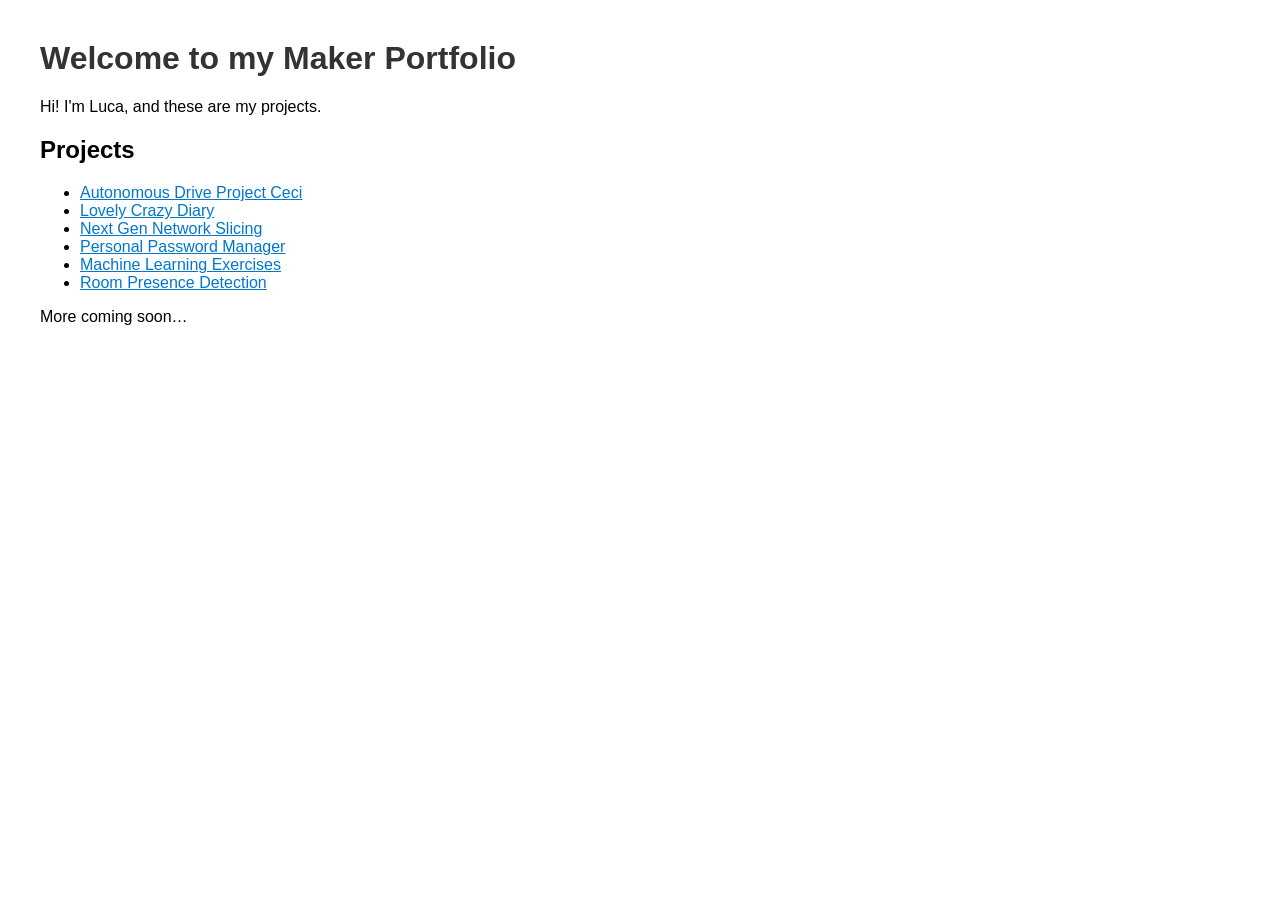
==== index.html @ e9050672 "first commit test1" ====
<!DOCTYPE html>
<html>
<head>
  <meta charset="UTF-8">
  <title>Luca Hardonk – Maker Portfolio</title>
  <style>
    body { font-family: Arial; margin: 40px; max-width: 800px; }
    h1 { color: #333; }
    a { color: #0077cc; }
  </style>
</head>
<body>
  <h1>Welcome to my Maker Portfolio</h1>
  <p>Hi! I'm Luca, and these are my projects.</p>

  <h2>Projects</h2>
  <ul>
    <li><a href="https://github.com/lucahardonk/Autonomous_Drive_Project_Ceci">Autonomous Drive Project Ceci</a></li>
    <li><a href="https://github.com/lucahardonk/lovely_crazy_diary">Lovely Crazy Diary</a></li>
    <li><a href="https://github.com/lucahardonk/next_gen_network_slicing">Next Gen Network Slicing</a></li>
    <li><a href="https://github.com/lucahardonk/personal_password_manager">Personal Password Manager</a></li>
    <li><a href="https://github.com/lucahardonk/MachineLearningExercises">Machine Learning Exercises</a></li>
    <li><a href="https://github.com/lucahardonk/room_presence_detection">Room Presence Detection</a></li>
  </ul>

  <p>More coming soon…</p>
</body>
</html>
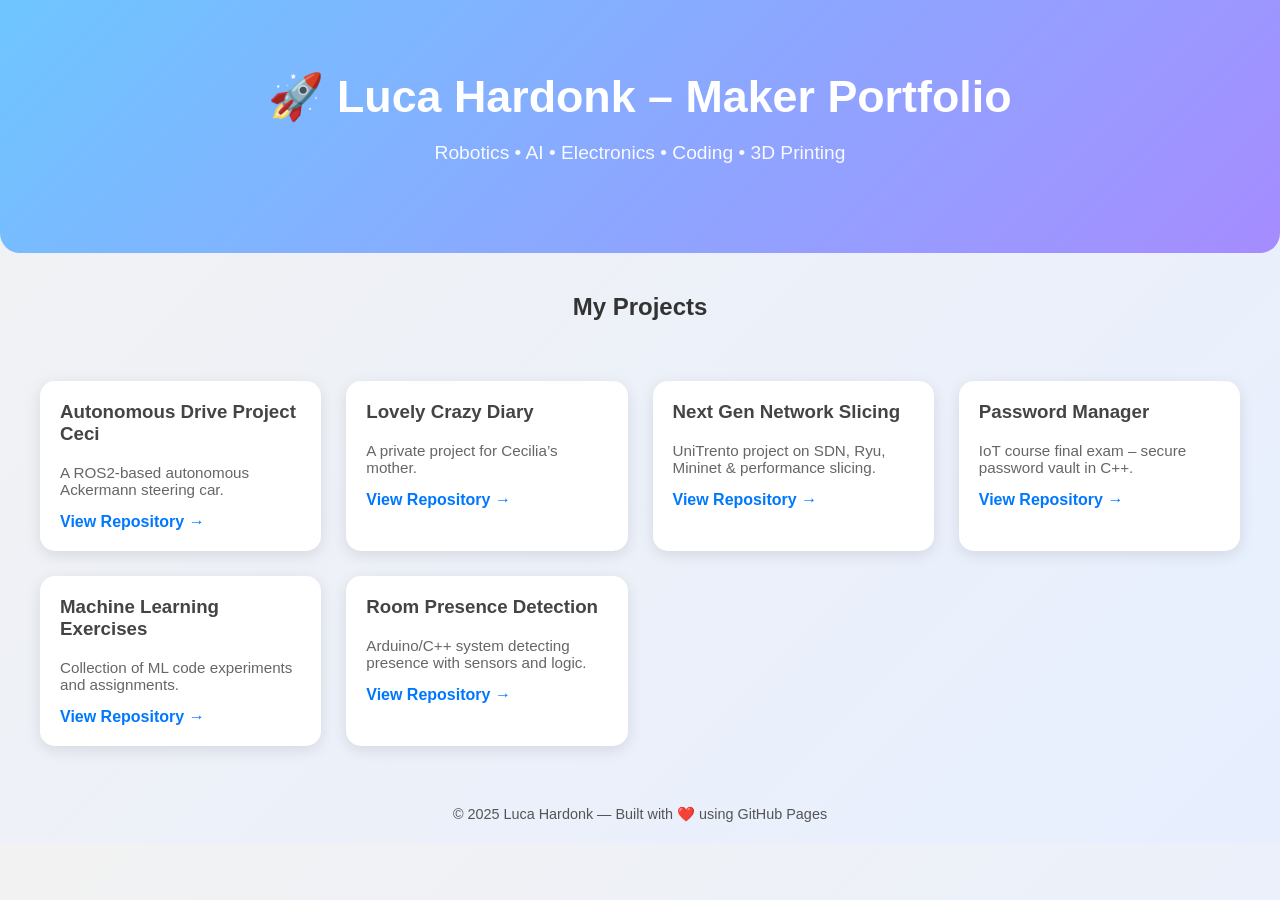
==== commit 1edc42bb: "Update index.html test2" ====
--- a/index.html
+++ b/index.html
@@ -1,29 +1,181 @@
 <!DOCTYPE html>
-<html>
+<html lang="en">
 <head>
-  <meta charset="UTF-8">
-  <title>Luca Hardonk – Maker Portfolio</title>
-  <style>
-    body { font-family: Arial; margin: 40px; max-width: 800px; }
-    h1 { color: #333; }
-    a { color: #0077cc; }
-  </style>
+<meta charset="UTF-8">
+<title>Luca Hardonk – Maker Portfolio</title>
+<meta name="viewport" content="width=device-width, initial-scale=1">
+
+<style>
+  /* ---------------- GLOBAL STYLE ---------------- */
+  body {
+    margin: 0;
+    font-family: 'Segoe UI', Arial, sans-serif;
+    background: linear-gradient(135deg, #f2f2f2, #e7efff);
+    color: #333;
+  }
+
+  h1, h2 {
+    text-align: center;
+    margin-top: 40px;
+  }
+
+  /* ---------------- HEADER BANNER ---------------- */
+  .hero {
+    text-align: center;
+    padding: 70px 20px;
+    background: linear-gradient(135deg, #6ec6ff, #a68cff);
+    color: white;
+    border-bottom-left-radius: 20px;
+    border-bottom-right-radius: 20px;
+    animation: fadeIn 1.5s ease-out;
+  }
+
+  .hero h1 {
+    margin: 0;
+    font-size: 2.8em;
+  }
+
+  .hero p {
+    font-size: 1.2em;
+    opacity: 0.95;
+  }
+
+  @keyframes fadeIn {
+    from { opacity: 0; transform: translateY(-20px); }
+    to { opacity: 1; transform: translateY(0); }
+  }
+
+  /* ---------------- PROJECT GRID ---------------- */
+  .project-grid {
+    display: grid;
+    grid-template-columns: repeat(auto-fit, minmax(260px, 1fr));
+    gap: 25px;
+    padding: 40px;
+    max-width: 1200px;
+    margin: 0 auto;
+  }
+
+  .card {
+    background: white;
+    padding: 20px;
+    border-radius: 15px;
+    box-shadow: 0 4px 15px rgba(0,0,0,0.1);
+    transition: transform 0.25s, box-shadow 0.25s;
+    cursor: pointer;
+    position: relative;
+    overflow: hidden;
+  }
+
+  .card:hover {
+    transform: translateY(-6px);
+    box-shadow: 0 8px 20px rgba(0,0,0,0.15);
+  }
+
+  .card h3 {
+    margin-top: 0;
+    color: #444;
+  }
+
+  .card p {
+    color: #666;
+    font-size: 0.95em;
+  }
+
+  .card a {
+    text-decoration: none;
+    color: #0077ff;
+    font-weight: bold;
+  }
+
+  /* Playful hover background */
+  .card::before {
+    content: "";
+    position: absolute;
+    top: -40%;
+    left: -40%;
+    width: 200%;
+    height: 200%;
+    background: radial-gradient(circle, rgba(0,140,255,0.25), rgba(255,255,255,0));
+    transform: scale(0);
+    transition: 0.5s;
+    border-radius: 50%;
+  }
+
+  .card:hover::before {
+    transform: scale(1);
+  }
+
+  /* ---------------- FOOTER ---------------- */
+  footer {
+    text-align: center;
+    padding: 20px;
+    color: #555;
+    font-size: 0.9em;
+  }
+
+</style>
 </head>
+
 <body>
-  <h1>Welcome to my Maker Portfolio</h1>
-  <p>Hi! I'm Luca, and these are my projects.</p>
 
-  <h2>Projects</h2>
-  <ul>
-    <li><a href="https://github.com/lucahardonk/Autonomous_Drive_Project_Ceci">Autonomous Drive Project Ceci</a></li>
-    <li><a href="https://github.com/lucahardonk/lovely_crazy_diary">Lovely Crazy Diary</a></li>
-    <li><a href="https://github.com/lucahardonk/next_gen_network_slicing">Next Gen Network Slicing</a></li>
-    <li><a href="https://github.com/lucahardonk/personal_password_manager">Personal Password Manager</a></li>
-    <li><a href="https://github.com/lucahardonk/MachineLearningExercises">Machine Learning Exercises</a></li>
-    <li><a href="https://github.com/lucahardonk/room_presence_detection">Room Presence Detection</a></li>
-  </ul>
+<!-- HERO SECTION -->
+<div class="hero">
+  <h1>🚀 Luca Hardonk – Maker Portfolio</h1>
+  <p>Robotics • AI • Electronics • Coding • 3D Printing</p>
+</div>
 
-  <p>More coming soon…</p>
+<h2>My Projects</h2>
+
+<!-- PROJECT GRID -->
+<div class="project-grid">
+
+  <div class="card" onclick="openLink('https://github.com/lucahardonk/Autonomous_Drive_Project_Ceci')">
+    <h3>Autonomous Drive Project Ceci</h3>
+    <p>A ROS2-based autonomous Ackermann steering car.</p>
+    <a href="#">View Repository →</a>
+  </div>
+
+  <div class="card" onclick="openLink('https://github.com/lucahardonk/lovely_crazy_diary')">
+    <h3>Lovely Crazy Diary</h3>
+    <p>A private project for Cecilia’s mother.</p>
+    <a href="#">View Repository →</a>
+  </div>
+
+  <div class="card" onclick="openLink('https://github.com/lucahardonk/next_gen_network_slicing')">
+    <h3>Next Gen Network Slicing</h3>
+    <p>UniTrento project on SDN, Ryu, Mininet & performance slicing.</p>
+    <a href="#">View Repository →</a>
+  </div>
+
+  <div class="card" onclick="openLink('https://github.com/lucahardonk/personal_password_manager')">
+    <h3>Password Manager</h3>
+    <p>IoT course final exam – secure password vault in C++.</p>
+    <a href="#">View Repository →</a>
+  </div>
+
+  <div class="card" onclick="openLink('https://github.com/lucahardonk/MachineLearningExercises')">
+    <h3>Machine Learning Exercises</h3>
+    <p>Collection of ML code experiments and assignments.</p>
+    <a href="#">View Repository →</a>
+  </div>
+
+  <div class="card" onclick="openLink('https://github.com/lucahardonk/room_presence_detection')">
+    <h3>Room Presence Detection</h3>
+    <p>Arduino/C++ system detecting presence with sensors and logic.</p>
+    <a href="#">View Repository →</a>
+  </div>
+
+</div>
+
+<footer>
+  © 2025 Luca Hardonk — Built with ❤️ using GitHub Pages
+</footer>
+
+<script>
+function openLink(url) {
+  window.location.href = url;
+}
+</script>
+
 </body>
 </html>
-
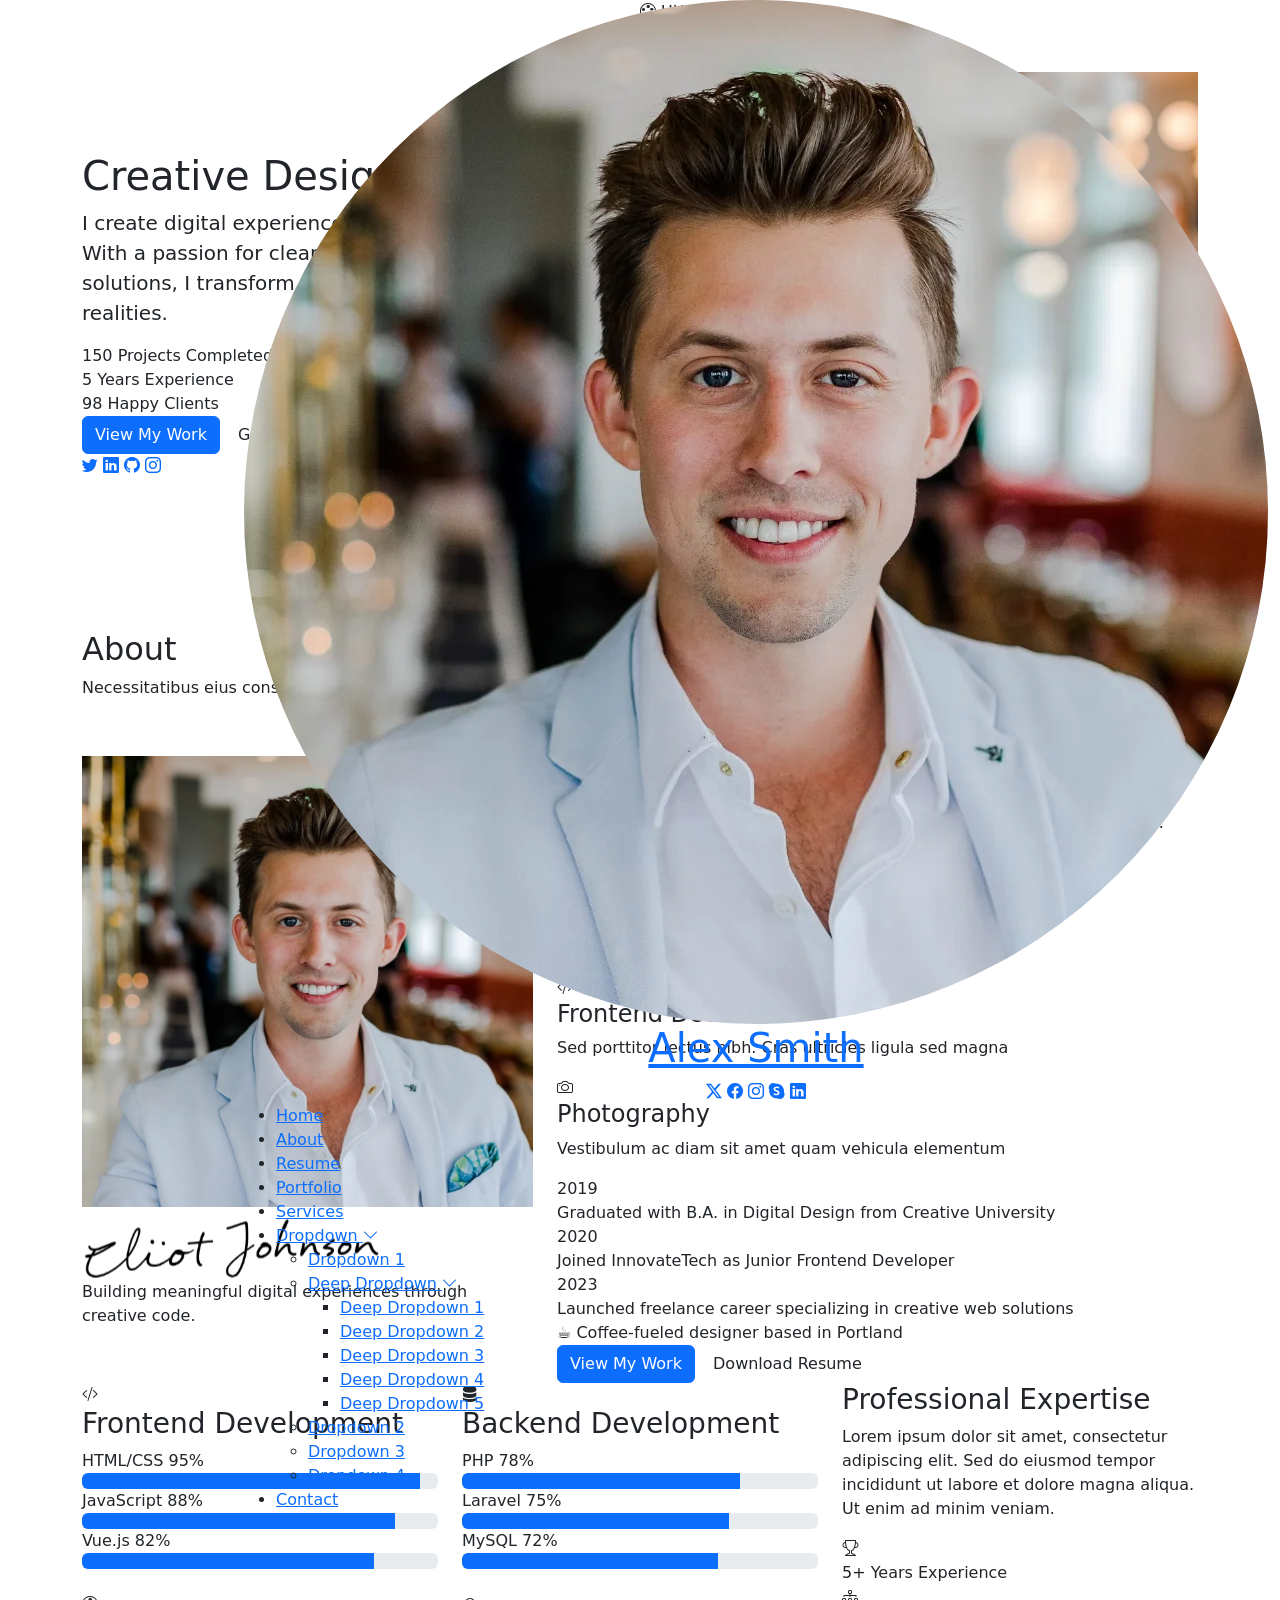
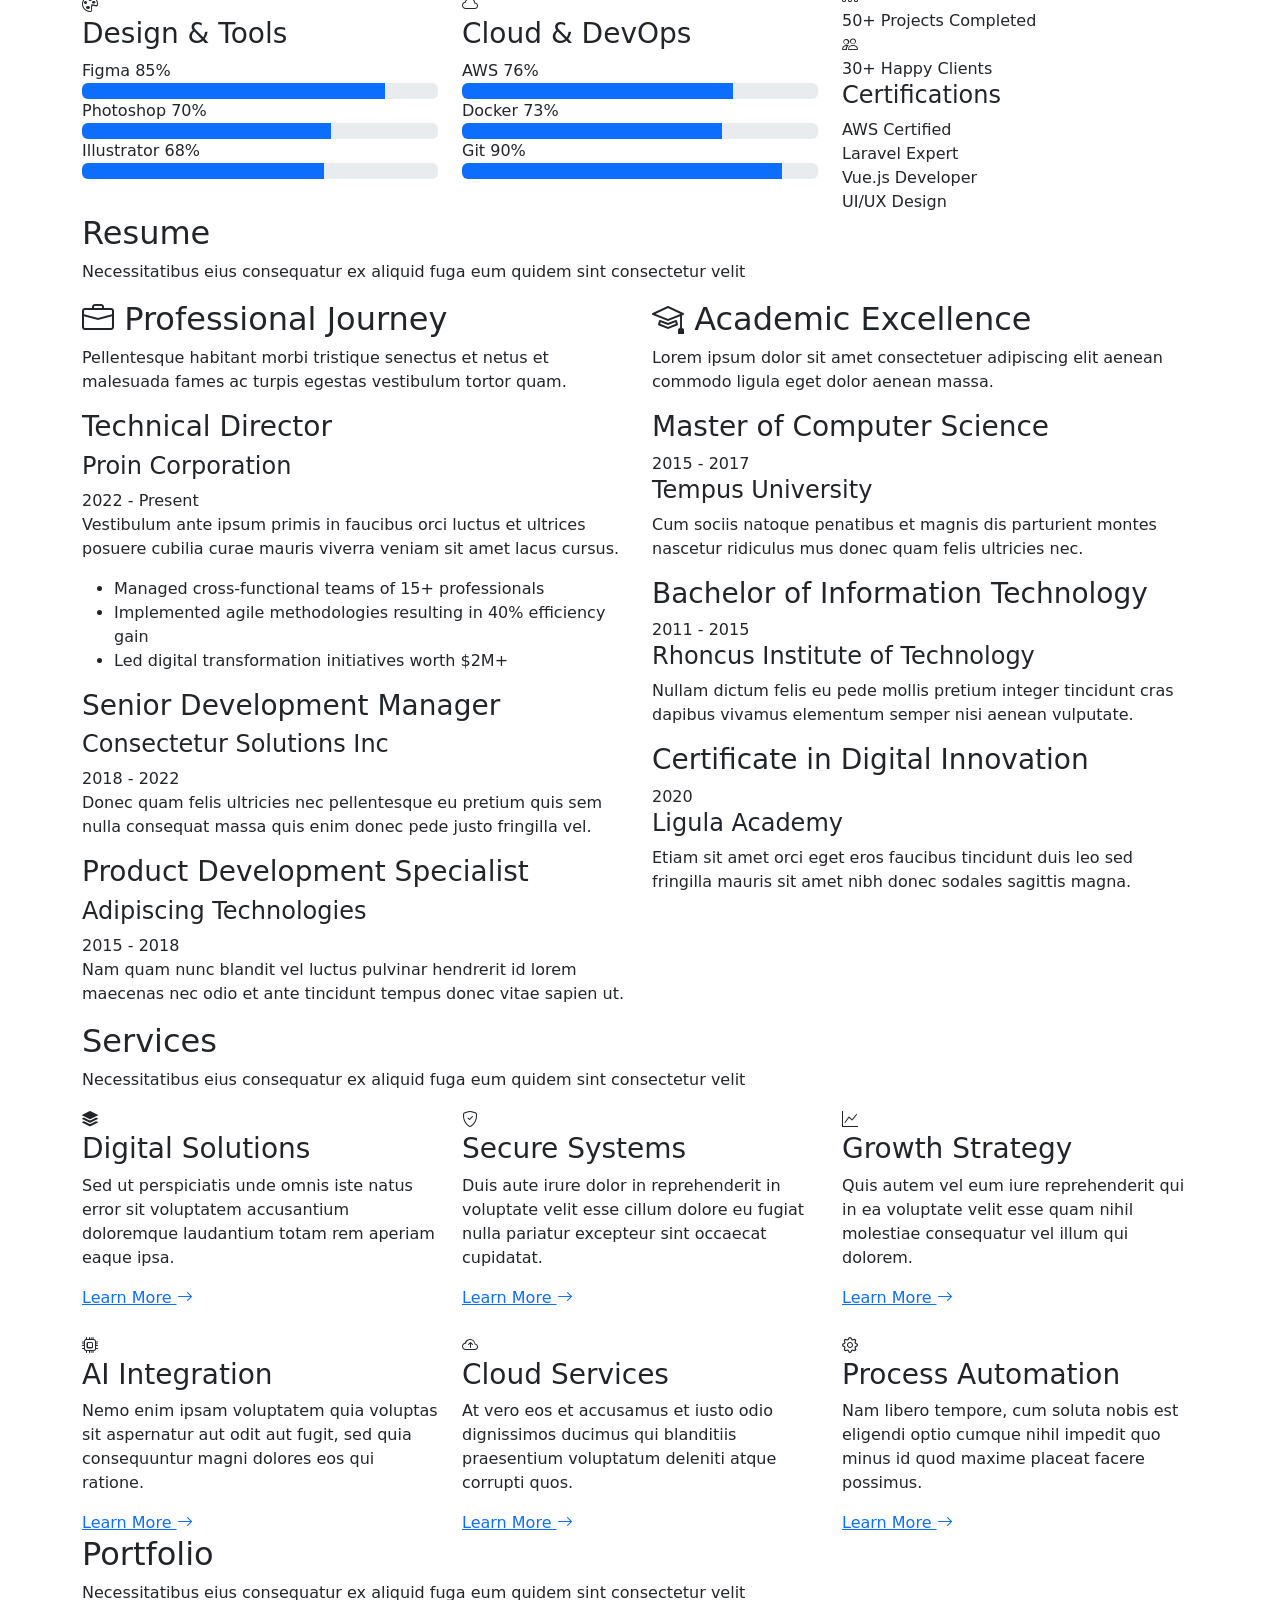
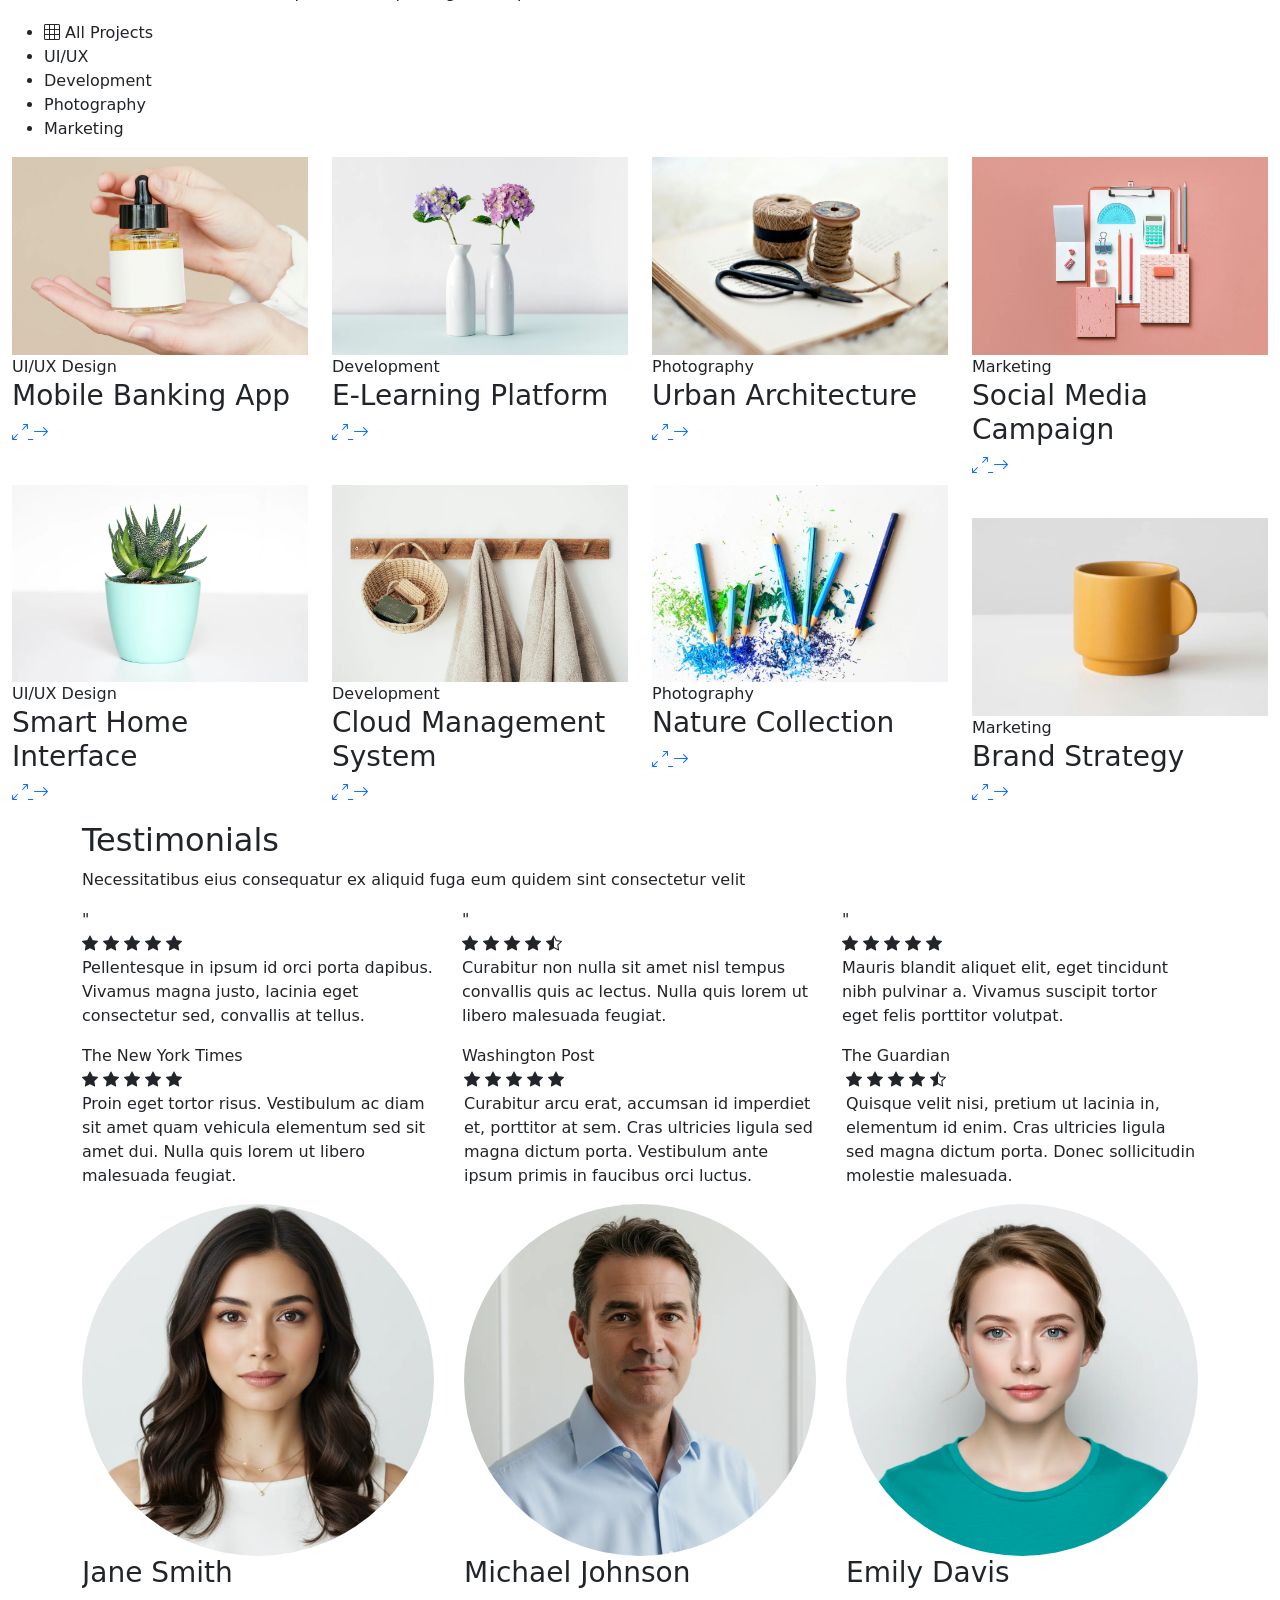
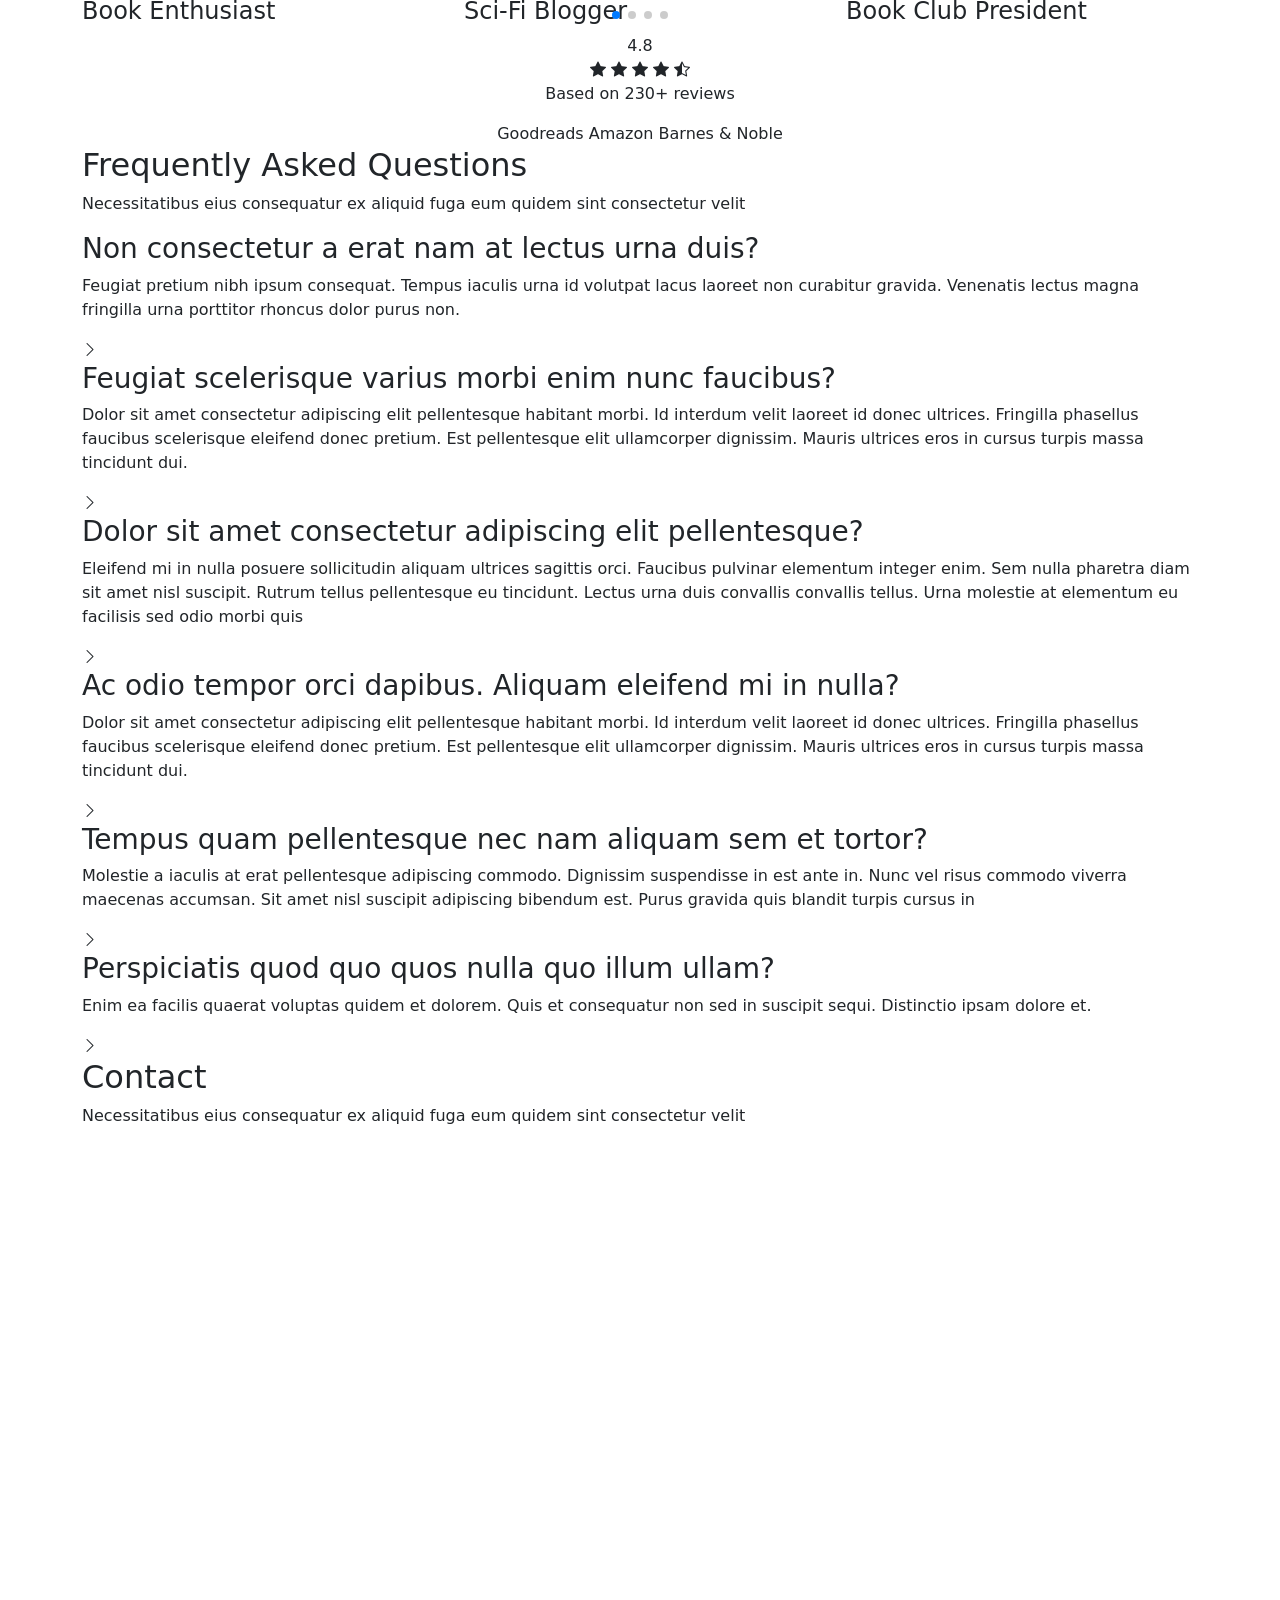
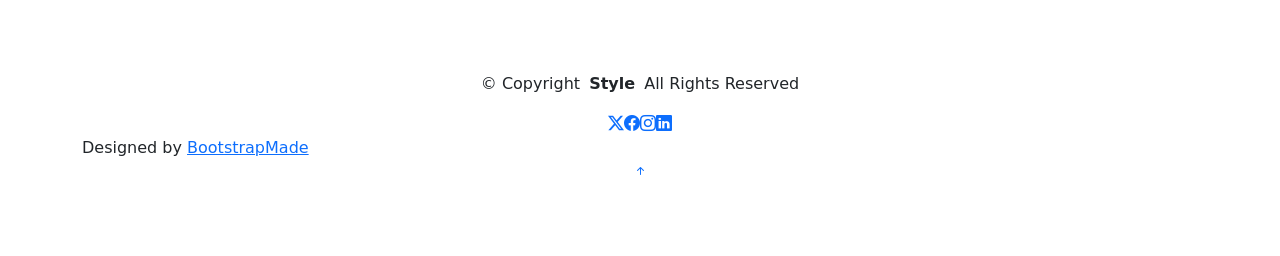
==== commit 1c657d6a: "first commit of the template + backup zip" ====
--- a/index.html
+++ b/index.html
@@ -1,181 +1,1373 @@
 <!DOCTYPE html>
 <html lang="en">
+
 <head>
-<meta charset="UTF-8">
-<title>Luca Hardonk – Maker Portfolio</title>
-<meta name="viewport" content="width=device-width, initial-scale=1">
-
-<style>
-  /* ---------------- GLOBAL STYLE ---------------- */
-  body {
-    margin: 0;
-    font-family: 'Segoe UI', Arial, sans-serif;
-    background: linear-gradient(135deg, #f2f2f2, #e7efff);
-    color: #333;
-  }
-
-  h1, h2 {
-    text-align: center;
-    margin-top: 40px;
-  }
-
-  /* ---------------- HEADER BANNER ---------------- */
-  .hero {
-    text-align: center;
-    padding: 70px 20px;
-    background: linear-gradient(135deg, #6ec6ff, #a68cff);
-    color: white;
-    border-bottom-left-radius: 20px;
-    border-bottom-right-radius: 20px;
-    animation: fadeIn 1.5s ease-out;
-  }
-
-  .hero h1 {
-    margin: 0;
-    font-size: 2.8em;
-  }
-
-  .hero p {
-    font-size: 1.2em;
-    opacity: 0.95;
-  }
-
-  @keyframes fadeIn {
-    from { opacity: 0; transform: translateY(-20px); }
-    to { opacity: 1; transform: translateY(0); }
-  }
-
-  /* ---------------- PROJECT GRID ---------------- */
-  .project-grid {
-    display: grid;
-    grid-template-columns: repeat(auto-fit, minmax(260px, 1fr));
-    gap: 25px;
-    padding: 40px;
-    max-width: 1200px;
-    margin: 0 auto;
-  }
-
-  .card {
-    background: white;
-    padding: 20px;
-    border-radius: 15px;
-    box-shadow: 0 4px 15px rgba(0,0,0,0.1);
-    transition: transform 0.25s, box-shadow 0.25s;
-    cursor: pointer;
-    position: relative;
-    overflow: hidden;
-  }
-
-  .card:hover {
-    transform: translateY(-6px);
-    box-shadow: 0 8px 20px rgba(0,0,0,0.15);
-  }
-
-  .card h3 {
-    margin-top: 0;
-    color: #444;
-  }
-
-  .card p {
-    color: #666;
-    font-size: 0.95em;
-  }
-
-  .card a {
-    text-decoration: none;
-    color: #0077ff;
-    font-weight: bold;
-  }
-
-  /* Playful hover background */
-  .card::before {
-    content: "";
-    position: absolute;
-    top: -40%;
-    left: -40%;
-    width: 200%;
-    height: 200%;
-    background: radial-gradient(circle, rgba(0,140,255,0.25), rgba(255,255,255,0));
-    transform: scale(0);
-    transition: 0.5s;
-    border-radius: 50%;
-  }
-
-  .card:hover::before {
-    transform: scale(1);
-  }
-
-  /* ---------------- FOOTER ---------------- */
-  footer {
-    text-align: center;
-    padding: 20px;
-    color: #555;
-    font-size: 0.9em;
-  }
-
-</style>
+  <meta charset="utf-8">
+  <meta content="width=device-width, initial-scale=1.0" name="viewport">
+  <title>Index - Style Bootstrap Template</title>
+  <meta name="description" content="">
+  <meta name="keywords" content="">
+
+  <!-- Favicons -->
+  <link href="assets/img/favicon.png" rel="icon">
+  <link href="assets/img/apple-touch-icon.png" rel="apple-touch-icon">
+
+  <!-- Fonts -->
+  <link href="https://fonts.googleapis.com" rel="preconnect">
+  <link href="https://fonts.gstatic.com" rel="preconnect" crossorigin>
+  <link href="https://fonts.googleapis.com/css2?family=Roboto:ital,wght@0,100;0,300;0,400;0,500;0,700;0,900;1,100;1,300;1,400;1,500;1,700;1,900&family=Open+Sans:ital,wght@0,300;0,400;0,500;0,600;0,700;0,800;1,300;1,400;1,500;1,600;1,700;1,800&family=Quicksand:wght@300;400;500;600;700&display=swap" rel="stylesheet">
+
+  <!-- Vendor CSS Files -->
+  <link href="assets/vendor/bootstrap/css/bootstrap.min.css" rel="stylesheet">
+  <link href="assets/vendor/bootstrap-icons/bootstrap-icons.css" rel="stylesheet">
+  <link href="assets/vendor/aos/aos.css" rel="stylesheet">
+  <link href="assets/vendor/glightbox/css/glightbox.min.css" rel="stylesheet">
+  <link href="assets/vendor/swiper/swiper-bundle.min.css" rel="stylesheet">
+
+  <!-- Main CSS File -->
+  <link href="assets/css/main.css" rel="stylesheet">
+
+  <!-- =======================================================
+  * Template Name: Style
+  * Template URL: https://bootstrapmade.com/style-bootstrap-portfolio-template/
+  * Updated: Jul 02 2025 with Bootstrap v5.3.7
+  * Author: BootstrapMade.com
+  * License: https://bootstrapmade.com/license/
+  ======================================================== -->
 </head>
 
-<body>
-
-<!-- HERO SECTION -->
-<div class="hero">
-  <h1>🚀 Luca Hardonk – Maker Portfolio</h1>
-  <p>Robotics • AI • Electronics • Coding • 3D Printing</p>
-</div>
-
-<h2>My Projects</h2>
-
-<!-- PROJECT GRID -->
-<div class="project-grid">
-
-  <div class="card" onclick="openLink('https://github.com/lucahardonk/Autonomous_Drive_Project_Ceci')">
-    <h3>Autonomous Drive Project Ceci</h3>
-    <p>A ROS2-based autonomous Ackermann steering car.</p>
-    <a href="#">View Repository →</a>
-  </div>
-
-  <div class="card" onclick="openLink('https://github.com/lucahardonk/lovely_crazy_diary')">
-    <h3>Lovely Crazy Diary</h3>
-    <p>A private project for Cecilia’s mother.</p>
-    <a href="#">View Repository →</a>
-  </div>
-
-  <div class="card" onclick="openLink('https://github.com/lucahardonk/next_gen_network_slicing')">
-    <h3>Next Gen Network Slicing</h3>
-    <p>UniTrento project on SDN, Ryu, Mininet & performance slicing.</p>
-    <a href="#">View Repository →</a>
-  </div>
-
-  <div class="card" onclick="openLink('https://github.com/lucahardonk/personal_password_manager')">
-    <h3>Password Manager</h3>
-    <p>IoT course final exam – secure password vault in C++.</p>
-    <a href="#">View Repository →</a>
-  </div>
-
-  <div class="card" onclick="openLink('https://github.com/lucahardonk/MachineLearningExercises')">
-    <h3>Machine Learning Exercises</h3>
-    <p>Collection of ML code experiments and assignments.</p>
-    <a href="#">View Repository →</a>
-  </div>
-
-  <div class="card" onclick="openLink('https://github.com/lucahardonk/room_presence_detection')">
-    <h3>Room Presence Detection</h3>
-    <p>Arduino/C++ system detecting presence with sensors and logic.</p>
-    <a href="#">View Repository →</a>
-  </div>
-
-</div>
-
-<footer>
-  © 2025 Luca Hardonk — Built with ❤️ using GitHub Pages
-</footer>
-
-<script>
-function openLink(url) {
-  window.location.href = url;
-}
-</script>
+<body class="index-page">
+
+  <header id="header" class="header d-flex align-items-center fixed-top">
+    <div class="container-fluid position-relative d-flex align-items-center justify-content-between">
+
+      <a href="index.html" class="logo d-flex align-items-center">
+        <!-- Uncomment the line below if you also wish to use an image logo -->
+        <!-- <img src="assets/img/logo.webp" alt=""> -->
+        <!-- Uncomment the line below if you also wish to use an text logo -->
+        <!-- <h1 class="sitename">Style</h1>  -->
+      </a>
+
+      <nav id="navmenu" class="navmenu">
+
+        <div class="profile-img">
+          <img src="assets/img/profile/profile-square-1.webp" alt="" class="img-fluid rounded-circle">
+        </div>
+
+        <a href="index.html" class="logo d-flex align-items-center justify-content-center active">
+          <!-- Uncomment the line below if you also wish to use an image logo -->
+          <!-- <img src="assets/img/logo.webp" alt=""> -->
+          <h1 class="sitename">Alex Smith</h1>
+        </a>
+
+        <div class="social-links text-center">
+          <a href="#" class="twitter"><i class="bi bi-twitter-x"></i></a>
+          <a href="#" class="facebook"><i class="bi bi-facebook"></i></a>
+          <a href="#" class="instagram"><i class="bi bi-instagram"></i></a>
+          <a href="#" class="google-plus"><i class="bi bi-skype"></i></a>
+          <a href="#" class="linkedin"><i class="bi bi-linkedin"></i></a>
+        </div>
+
+        <ul>
+          <li><a href="#hero">Home</a></li>
+          <li><a href="#about">About</a></li>
+          <li><a href="#resume">Resume</a></li>
+          <li><a href="#portfolio">Portfolio</a></li>
+          <li><a href="#services">Services</a></li>
+          <li class="dropdown"><a href="#"><span>Dropdown</span> <i class="bi bi-chevron-down toggle-dropdown"></i></a>
+            <ul>
+              <li><a href="#">Dropdown 1</a></li>
+              <li class="dropdown"><a href="#"><span>Deep Dropdown</span> <i class="bi bi-chevron-down toggle-dropdown"></i></a>
+                <ul>
+                  <li><a href="#">Deep Dropdown 1</a></li>
+                  <li><a href="#">Deep Dropdown 2</a></li>
+                  <li><a href="#">Deep Dropdown 3</a></li>
+                  <li><a href="#">Deep Dropdown 4</a></li>
+                  <li><a href="#">Deep Dropdown 5</a></li>
+                </ul>
+              </li>
+              <li><a href="#">Dropdown 2</a></li>
+              <li><a href="#">Dropdown 3</a></li>
+              <li><a href="#">Dropdown 4</a></li>
+            </ul>
+          </li>
+          <li><a href="#contact">Contact</a></li>
+        </ul>
+        <i class="mobile-nav-toggle d-xl-none bi bi-list"></i>
+      </nav>
+
+    </div>
+  </header>
+
+  <main class="main">
+
+    <!-- Hero Section -->
+    <section id="hero" class="hero section">
+
+      <div class="container">
+        <div class="row g-0 align-items-center">
+
+          <div class="col-lg-6 hero-content" data-aos="fade-right" data-aos-delay="100">
+            <div class="content-wrapper">
+              <h1 class="hero-title">Creative <span class="typed" data-typed-items="Designer, Developer, Freelancer, Artist"></span></h1>
+              <p class="lead">I create digital experiences that inspire and engage. With a passion for clean design and innovative solutions, I transform ideas into beautiful, functional realities.</p>
+
+              <div class="hero-stats" data-aos="fade-up" data-aos-delay="200">
+                <div class="stat-item">
+                  <span class="purecounter" data-purecounter-start="0" data-purecounter-end="150" data-purecounter-duration="2">0</span>
+                  <span class="stat-label">Projects Completed</span>
+                </div>
+                <div class="stat-item">
+                  <span class="purecounter" data-purecounter-start="0" data-purecounter-end="5" data-purecounter-duration="2">0</span>
+                  <span class="stat-label">Years Experience</span>
+                </div>
+                <div class="stat-item">
+                  <span class="purecounter" data-purecounter-start="0" data-purecounter-end="98" data-purecounter-duration="2">0</span>
+                  <span class="stat-label">Happy Clients</span>
+                </div>
+              </div>
+
+              <div class="hero-actions" data-aos="fade-up" data-aos-delay="300">
+                <a href="#portfolio" class="btn btn-primary">View My Work</a>
+                <a href="#contact" class="btn btn-outline">Get In Touch</a>
+              </div>
+
+              <div class="social-links" data-aos="fade-up" data-aos-delay="400">
+                <a href="#"><i class="bi bi-twitter"></i></a>
+                <a href="#"><i class="bi bi-linkedin"></i></a>
+                <a href="#"><i class="bi bi-github"></i></a>
+                <a href="#"><i class="bi bi-instagram"></i></a>
+              </div>
+            </div>
+          </div>
+
+          <div class="col-lg-6 hero-image" data-aos="fade-left" data-aos-delay="200">
+            <div class="image-container">
+              <div class="floating-elements">
+                <div class="floating-card card-1" data-aos="zoom-in" data-aos-delay="300">
+                  <i class="bi bi-palette"></i>
+                  <span>UI/UX Design</span>
+                </div>
+                <div class="floating-card card-2" data-aos="zoom-in" data-aos-delay="400">
+                  <i class="bi bi-code-slash"></i>
+                  <span>Development</span>
+                </div>
+                <div class="floating-card card-3" data-aos="zoom-in" data-aos-delay="500">
+                  <i class="bi bi-lightning"></i>
+                  <span>Creative Ideas</span>
+                </div>
+              </div>
+              <img src="assets/img/profile/profile-square-1.webp" alt="Portfolio Hero" class="img-fluid hero-main-image">
+              <div class="image-overlay"></div>
+            </div>
+          </div>
+
+        </div>
+      </div>
+
+    </section><!-- /Hero Section -->
+
+    <!-- About Section -->
+    <section id="about" class="about section">
+
+      <!-- Section Title -->
+      <div class="container section-title">
+        <h2>About</h2>
+        <p>Necessitatibus eius consequatur ex aliquid fuga eum quidem sint consectetur velit</p>
+      </div><!-- End Section Title -->
+
+      <div class="container" data-aos="fade-up" data-aos-delay="100">
+
+        <div class="row align-items-center">
+
+          <div class="col-lg-5" data-aos="fade-right" data-aos-delay="200">
+            <div class="profile-image-wrapper">
+              <div class="profile-image">
+                <img src="assets/img/profile/profile-square-1.webp" alt="Profile" class="img-fluid">
+              </div>
+              <div class="signature-section">
+                <img src="assets/img/misc/signature-1.webp" alt="Signature" class="signature">
+                <p class="quote">Building meaningful digital experiences through creative code.</p>
+              </div>
+            </div>
+          </div>
+
+          <div class="col-lg-7" data-aos="fade-left" data-aos-delay="300">
+            <div class="about-content">
+              <div class="intro">
+                <h2>Hi, I'm Brandon - a Creative Developer</h2>
+                <p>Lorem ipsum dolor sit amet, consectetur adipiscing elit. Pellentesque habitant morbi tristique senectus et netus et malesuada fames ac turpis egestas. Vestibulum tortor quam, feugiat vitae, ultricies eget, tempor sit amet, ante. Donec eu libero sit amet quam egestas semper.</p>
+              </div>
+
+              <div class="skills-grid">
+                <div class="skill-item" data-aos="zoom-in" data-aos-delay="400">
+                  <div class="skill-icon">
+                    <i class="bi bi-palette"></i>
+                  </div>
+                  <h4>UI/UX Design</h4>
+                  <p>Mauris blandit aliquet elit, eget tincidunt nibh pulvinar</p>
+                </div>
+                <div class="skill-item" data-aos="zoom-in" data-aos-delay="450">
+                  <div class="skill-icon">
+                    <i class="bi bi-code-slash"></i>
+                  </div>
+                  <h4>Frontend Dev</h4>
+                  <p>Sed porttitor lectus nibh. Cras ultricies ligula sed magna</p>
+                </div>
+                <div class="skill-item" data-aos="zoom-in" data-aos-delay="500">
+                  <div class="skill-icon">
+                    <i class="bi bi-camera"></i>
+                  </div>
+                  <h4>Photography</h4>
+                  <p>Vestibulum ac diam sit amet quam vehicula elementum</p>
+                </div>
+              </div>
+
+              <div class="journey-timeline" data-aos="fade-up" data-aos-delay="300">
+                <div class="timeline-item">
+                  <div class="year">2019</div>
+                  <div class="description">Graduated with B.A. in Digital Design from Creative University</div>
+                </div>
+                <div class="timeline-item">
+                  <div class="year">2020</div>
+                  <div class="description">Joined InnovateTech as Junior Frontend Developer</div>
+                </div>
+                <div class="timeline-item">
+                  <div class="year">2023</div>
+                  <div class="description">Launched freelance career specializing in creative web solutions</div>
+                </div>
+              </div>
+
+              <div class="cta-section" data-aos="fade-up" data-aos-delay="400">
+                <div class="fun-fact">
+                  <span class="emoji">☕</span>
+                  <span class="text">Coffee-fueled designer based in Portland</span>
+                </div>
+                <div class="action-buttons">
+                  <a href="#portfolio" class="btn btn-primary">View My Work</a>
+                  <a href="#" class="btn btn-outline">Download Resume</a>
+                </div>
+              </div>
+
+            </div>
+          </div>
+
+        </div>
+
+      </div>
+
+    </section><!-- /About Section -->
+
+    <!-- Skills Section -->
+    <section id="skills" class="skills section">
+
+      <div class="container" data-aos="fade-up" data-aos-delay="100">
+
+        <div class="row">
+          <div class="col-lg-8">
+            <div class="skills-grid">
+              <div class="row g-4">
+                <div class="col-md-6" data-aos="flip-left" data-aos-delay="200">
+                  <div class="skill-card">
+                    <div class="skill-header">
+                      <i class="bi bi-code-slash"></i>
+                      <h3>Frontend Development</h3>
+                    </div>
+                    <div class="skills-animation">
+                      <div class="skill-item">
+                        <div class="skill-info">
+                          <span class="skill-name">HTML/CSS</span>
+                          <span class="skill-percentage">95%</span>
+                        </div>
+                        <div class="skill-bar progress">
+                          <div class="progress-bar" role="progressbar" aria-valuenow="95" aria-valuemin="0" aria-valuemax="100"></div>
+                        </div>
+                      </div>
+
+                      <div class="skill-item">
+                        <div class="skill-info">
+                          <span class="skill-name">JavaScript</span>
+                          <span class="skill-percentage">88%</span>
+                        </div>
+                        <div class="skill-bar progress">
+                          <div class="progress-bar" role="progressbar" aria-valuenow="88" aria-valuemin="0" aria-valuemax="100"></div>
+                        </div>
+                      </div>
+
+                      <div class="skill-item">
+                        <div class="skill-info">
+                          <span class="skill-name">Vue.js</span>
+                          <span class="skill-percentage">82%</span>
+                        </div>
+                        <div class="skill-bar progress">
+                          <div class="progress-bar" role="progressbar" aria-valuenow="82" aria-valuemin="0" aria-valuemax="100"></div>
+                        </div>
+                      </div>
+                    </div>
+                  </div><!-- End Frontend Card -->
+                </div>
+
+                <div class="col-md-6" data-aos="flip-left" data-aos-delay="300">
+                  <div class="skill-card">
+                    <div class="skill-header">
+                      <i class="bi bi-server"></i>
+                      <h3>Backend Development</h3>
+                    </div>
+                    <div class="skills-animation">
+                      <div class="skill-item">
+                        <div class="skill-info">
+                          <span class="skill-name">PHP</span>
+                          <span class="skill-percentage">78%</span>
+                        </div>
+                        <div class="skill-bar progress">
+                          <div class="progress-bar" role="progressbar" aria-valuenow="78" aria-valuemin="0" aria-valuemax="100"></div>
+                        </div>
+                      </div>
+
+                      <div class="skill-item">
+                        <div class="skill-info">
+                          <span class="skill-name">Laravel</span>
+                          <span class="skill-percentage">75%</span>
+                        </div>
+                        <div class="skill-bar progress">
+                          <div class="progress-bar" role="progressbar" aria-valuenow="75" aria-valuemin="0" aria-valuemax="100"></div>
+                        </div>
+                      </div>
+
+                      <div class="skill-item">
+                        <div class="skill-info">
+                          <span class="skill-name">MySQL</span>
+                          <span class="skill-percentage">72%</span>
+                        </div>
+                        <div class="skill-bar progress">
+                          <div class="progress-bar" role="progressbar" aria-valuenow="72" aria-valuemin="0" aria-valuemax="100"></div>
+                        </div>
+                      </div>
+                    </div>
+                  </div><!-- End Backend Card -->
+                </div>
+
+                <div class="col-md-6" data-aos="flip-left" data-aos-delay="400">
+                  <div class="skill-card">
+                    <div class="skill-header">
+                      <i class="bi bi-palette"></i>
+                      <h3>Design &amp; Tools</h3>
+                    </div>
+                    <div class="skills-animation">
+                      <div class="skill-item">
+                        <div class="skill-info">
+                          <span class="skill-name">Figma</span>
+                          <span class="skill-percentage">85%</span>
+                        </div>
+                        <div class="skill-bar progress">
+                          <div class="progress-bar" role="progressbar" aria-valuenow="85" aria-valuemin="0" aria-valuemax="100"></div>
+                        </div>
+                      </div>
+
+                      <div class="skill-item">
+                        <div class="skill-info">
+                          <span class="skill-name">Photoshop</span>
+                          <span class="skill-percentage">70%</span>
+                        </div>
+                        <div class="skill-bar progress">
+                          <div class="progress-bar" role="progressbar" aria-valuenow="70" aria-valuemin="0" aria-valuemax="100"></div>
+                        </div>
+                      </div>
+
+                      <div class="skill-item">
+                        <div class="skill-info">
+                          <span class="skill-name">Illustrator</span>
+                          <span class="skill-percentage">68%</span>
+                        </div>
+                        <div class="skill-bar progress">
+                          <div class="progress-bar" role="progressbar" aria-valuenow="68" aria-valuemin="0" aria-valuemax="100"></div>
+                        </div>
+                      </div>
+                    </div>
+                  </div><!-- End Design Card -->
+                </div>
+
+                <div class="col-md-6" data-aos="flip-left" data-aos-delay="500">
+                  <div class="skill-card">
+                    <div class="skill-header">
+                      <i class="bi bi-cloud"></i>
+                      <h3>Cloud &amp; DevOps</h3>
+                    </div>
+                    <div class="skills-animation">
+                      <div class="skill-item">
+                        <div class="skill-info">
+                          <span class="skill-name">AWS</span>
+                          <span class="skill-percentage">76%</span>
+                        </div>
+                        <div class="skill-bar progress">
+                          <div class="progress-bar" role="progressbar" aria-valuenow="76" aria-valuemin="0" aria-valuemax="100"></div>
+                        </div>
+                      </div>
+
+                      <div class="skill-item">
+                        <div class="skill-info">
+                          <span class="skill-name">Docker</span>
+                          <span class="skill-percentage">73%</span>
+                        </div>
+                        <div class="skill-bar progress">
+                          <div class="progress-bar" role="progressbar" aria-valuenow="73" aria-valuemin="0" aria-valuemax="100"></div>
+                        </div>
+                      </div>
+
+                      <div class="skill-item">
+                        <div class="skill-info">
+                          <span class="skill-name">Git</span>
+                          <span class="skill-percentage">90%</span>
+                        </div>
+                        <div class="skill-bar progress">
+                          <div class="progress-bar" role="progressbar" aria-valuenow="90" aria-valuemin="0" aria-valuemax="100"></div>
+                        </div>
+                      </div>
+                    </div>
+                  </div><!-- End DevOps Card -->
+                </div>
+              </div>
+            </div><!-- End Skills Grid -->
+          </div>
+
+          <div class="col-lg-4">
+            <div class="skills-summary" data-aos="fade-left" data-aos-delay="200">
+              <h3>Professional Expertise</h3>
+              <p>Lorem ipsum dolor sit amet, consectetur adipiscing elit. Sed do eiusmod tempor incididunt ut labore et dolore magna aliqua. Ut enim ad minim veniam.</p>
+
+              <div class="summary-stats">
+                <div class="stat-item" data-aos="zoom-in" data-aos-delay="300">
+                  <div class="stat-circle">
+                    <i class="bi bi-trophy"></i>
+                  </div>
+                  <div class="stat-info">
+                    <span class="stat-number">5+</span>
+                    <span class="stat-label">Years Experience</span>
+                  </div>
+                </div>
+
+                <div class="stat-item" data-aos="zoom-in" data-aos-delay="400">
+                  <div class="stat-circle">
+                    <i class="bi bi-diagram-3"></i>
+                  </div>
+                  <div class="stat-info">
+                    <span class="stat-number">50+</span>
+                    <span class="stat-label">Projects Completed</span>
+                  </div>
+                </div>
+
+                <div class="stat-item" data-aos="zoom-in" data-aos-delay="500">
+                  <div class="stat-circle">
+                    <i class="bi bi-people"></i>
+                  </div>
+                  <div class="stat-info">
+                    <span class="stat-number">30+</span>
+                    <span class="stat-label">Happy Clients</span>
+                  </div>
+                </div>
+              </div>
+
+              <div class="skills-badges" data-aos="fade-up" data-aos-delay="600">
+                <h4>Certifications</h4>
+                <div class="badge-list">
+                  <div class="skill-badge">AWS Certified</div>
+                  <div class="skill-badge">Laravel Expert</div>
+                  <div class="skill-badge">Vue.js Developer</div>
+                  <div class="skill-badge">UI/UX Design</div>
+                </div>
+              </div>
+            </div><!-- End Skills Summary -->
+          </div>
+        </div>
+
+      </div>
+
+    </section><!-- /Skills Section -->
+
+    <!-- Resume Section -->
+    <section id="resume" class="resume section">
+
+      <!-- Section Title -->
+      <div class="container section-title">
+        <h2>Resume</h2>
+        <p>Necessitatibus eius consequatur ex aliquid fuga eum quidem sint consectetur velit</p>
+      </div><!-- End Section Title -->
+
+      <div class="container" data-aos="fade-up" data-aos-delay="100">
+
+        <div class="row">
+          <div class="col-lg-6" data-aos="fade-right" data-aos-delay="200">
+            <div class="experience-section">
+              <div class="section-header">
+                <h2><i class="bi bi-briefcase"></i> Professional Journey</h2>
+                <p class="section-subtitle">Pellentesque habitant morbi tristique senectus et netus et malesuada fames ac turpis egestas vestibulum tortor quam.</p>
+              </div>
+
+              <div class="experience-cards">
+                <div class="experience-card" data-aos="zoom-in" data-aos-delay="300">
+                  <div class="card-header">
+                    <div class="role-info">
+                      <h3>Technical Director</h3>
+                      <h4>Proin Corporation</h4>
+                    </div>
+                    <span class="duration">2022 - Present</span>
+                  </div>
+                  <div class="card-body">
+                    <p>Vestibulum ante ipsum primis in faucibus orci luctus et ultrices posuere cubilia curae mauris viverra veniam sit amet lacus cursus.</p>
+                    <ul class="achievements">
+                      <li>Managed cross-functional teams of 15+ professionals</li>
+                      <li>Implemented agile methodologies resulting in 40% efficiency gain</li>
+                      <li>Led digital transformation initiatives worth $2M+</li>
+                    </ul>
+                  </div>
+                </div>
+
+                <div class="experience-card" data-aos="zoom-in" data-aos-delay="400">
+                  <div class="card-header">
+                    <div class="role-info">
+                      <h3>Senior Development Manager</h3>
+                      <h4>Consectetur Solutions Inc</h4>
+                    </div>
+                    <span class="duration">2018 - 2022</span>
+                  </div>
+                  <div class="card-body">
+                    <p>Donec quam felis ultricies nec pellentesque eu pretium quis sem nulla consequat massa quis enim donec pede justo fringilla vel.</p>
+                  </div>
+                </div>
+
+                <div class="experience-card" data-aos="zoom-in" data-aos-delay="500">
+                  <div class="card-header">
+                    <div class="role-info">
+                      <h3>Product Development Specialist</h3>
+                      <h4>Adipiscing Technologies</h4>
+                    </div>
+                    <span class="duration">2015 - 2018</span>
+                  </div>
+                  <div class="card-body">
+                    <p>Nam quam nunc blandit vel luctus pulvinar hendrerit id lorem maecenas nec odio et ante tincidunt tempus donec vitae sapien ut.</p>
+                  </div>
+                </div>
+              </div>
+            </div>
+          </div>
+
+          <div class="col-lg-6" data-aos="fade-left" data-aos-delay="200">
+            <div class="education-section">
+              <div class="section-header">
+                <h2><i class="bi bi-mortarboard"></i> Academic Excellence</h2>
+                <p class="section-subtitle">Lorem ipsum dolor sit amet consectetuer adipiscing elit aenean commodo ligula eget dolor aenean massa.</p>
+              </div>
+
+              <div class="education-timeline">
+                <div class="timeline-track"></div>
+
+                <div class="education-item" data-aos="slide-up" data-aos-delay="300">
+                  <div class="timeline-marker"></div>
+                  <div class="education-content">
+                    <div class="degree-header">
+                      <h3>Master of Computer Science</h3>
+                      <span class="year">2015 - 2017</span>
+                    </div>
+                    <h4 class="institution">Tempus University</h4>
+                    <p>Cum sociis natoque penatibus et magnis dis parturient montes nascetur ridiculus mus donec quam felis ultricies nec.</p>
+                  </div>
+                </div>
+
+                <div class="education-item" data-aos="slide-up" data-aos-delay="400">
+                  <div class="timeline-marker"></div>
+                  <div class="education-content">
+                    <div class="degree-header">
+                      <h3>Bachelor of Information Technology</h3>
+                      <span class="year">2011 - 2015</span>
+                    </div>
+                    <h4 class="institution">Rhoncus Institute of Technology</h4>
+                    <p>Nullam dictum felis eu pede mollis pretium integer tincidunt cras dapibus vivamus elementum semper nisi aenean vulputate.</p>
+                  </div>
+                </div>
+
+                <div class="education-item" data-aos="slide-up" data-aos-delay="500">
+                  <div class="timeline-marker"></div>
+                  <div class="education-content">
+                    <div class="degree-header">
+                      <h3>Certificate in Digital Innovation</h3>
+                      <span class="year">2020</span>
+                    </div>
+                    <h4 class="institution">Ligula Academy</h4>
+                    <p>Etiam sit amet orci eget eros faucibus tincidunt duis leo sed fringilla mauris sit amet nibh donec sodales sagittis magna.</p>
+                  </div>
+                </div>
+              </div>
+            </div>
+          </div>
+        </div>
+
+      </div>
+
+    </section><!-- /Resume Section -->
+
+    <!-- Services Section -->
+    <section id="services" class="services section">
+
+      <!-- Section Title -->
+      <div class="container section-title">
+        <h2>Services</h2>
+        <p>Necessitatibus eius consequatur ex aliquid fuga eum quidem sint consectetur velit</p>
+      </div><!-- End Section Title -->
+
+      <div class="container" data-aos="fade-up" data-aos-delay="100">
+
+        <div class="row g-4">
+
+          <!-- Card 1 -->
+          <div class="col-lg-4 col-md-6" data-aos="fade-up" data-aos-delay="100">
+            <div class="service-item">
+              <div class="icon">
+                <i class="bi bi-stack"></i>
+              </div>
+              <h3>Digital Solutions</h3>
+              <p>Sed ut perspiciatis unde omnis iste natus error sit voluptatem accusantium doloremque laudantium totam rem aperiam eaque ipsa.</p>
+              <div class="card-links">
+                <a href="#" class="link-item">
+                  Learn More
+                  <i class="bi bi-arrow-right"></i>
+                </a>
+              </div>
+            </div>
+          </div><!-- End Service Item -->
+
+          <!-- Card 2 -->
+          <div class="col-lg-4 col-md-6" data-aos="fade-up" data-aos-delay="200">
+            <div class="service-item">
+              <div class="icon">
+                <i class="bi bi-shield-check"></i>
+              </div>
+              <h3>Secure Systems</h3>
+              <p>Duis aute irure dolor in reprehenderit in voluptate velit esse cillum dolore eu fugiat nulla pariatur excepteur sint occaecat cupidatat.</p>
+              <div class="card-links">
+                <a href="#" class="link-item">
+                  Learn More
+                  <i class="bi bi-arrow-right"></i>
+                </a>
+              </div>
+            </div>
+          </div><!-- End Service Item -->
+
+          <!-- Card 3 -->
+          <div class="col-lg-4 col-md-6" data-aos="fade-up" data-aos-delay="300">
+            <div class="service-item">
+              <div class="icon">
+                <i class="bi bi-graph-up"></i>
+              </div>
+              <h3>Growth Strategy</h3>
+              <p>Quis autem vel eum iure reprehenderit qui in ea voluptate velit esse quam nihil molestiae consequatur vel illum qui dolorem.</p>
+              <div class="card-links">
+                <a href="#" class="link-item">
+                  Learn More
+                  <i class="bi bi-arrow-right"></i>
+                </a>
+              </div>
+            </div>
+          </div><!-- End Service Item -->
+
+          <!-- Card 4 -->
+          <div class="col-lg-4 col-md-6" data-aos="fade-up" data-aos-delay="100">
+            <div class="service-item">
+              <div class="icon">
+                <i class="bi bi-cpu"></i>
+              </div>
+              <h3>AI Integration</h3>
+              <p>Nemo enim ipsam voluptatem quia voluptas sit aspernatur aut odit aut fugit, sed quia consequuntur magni dolores eos qui ratione.</p>
+              <div class="card-links">
+                <a href="#" class="link-item">
+                  Learn More
+                  <i class="bi bi-arrow-right"></i>
+                </a>
+              </div>
+            </div>
+          </div><!-- End Service Item -->
+
+          <!-- Card 5 -->
+          <div class="col-lg-4 col-md-6" data-aos="fade-up" data-aos-delay="200">
+            <div class="service-item">
+              <div class="icon">
+                <i class="bi bi-cloud-arrow-up"></i>
+              </div>
+              <h3>Cloud Services</h3>
+              <p>At vero eos et accusamus et iusto odio dignissimos ducimus qui blanditiis praesentium voluptatum deleniti atque corrupti quos.</p>
+              <div class="card-links">
+                <a href="#" class="link-item">
+                  Learn More
+                  <i class="bi bi-arrow-right"></i>
+                </a>
+              </div>
+            </div>
+          </div><!-- End Service Item -->
+
+          <!-- Card 6 -->
+          <div class="col-lg-4 col-md-6" data-aos="fade-up" data-aos-delay="300">
+            <div class="service-item">
+              <div class="icon">
+                <i class="bi bi-gear"></i>
+              </div>
+              <h3>Process Automation</h3>
+              <p>Nam libero tempore, cum soluta nobis est eligendi optio cumque nihil impedit quo minus id quod maxime placeat facere possimus.</p>
+              <div class="card-links">
+                <a href="#" class="link-item">
+                  Learn More
+                  <i class="bi bi-arrow-right"></i>
+                </a>
+              </div>
+            </div>
+          </div><!-- End Service Item -->
+
+        </div>
+
+      </div>
+
+    </section><!-- /Services Section -->
+
+    <!-- Portfolio Section -->
+    <section id="portfolio" class="portfolio section">
+
+      <!-- Section Title -->
+      <div class="container section-title">
+        <h2>Portfolio</h2>
+        <p>Necessitatibus eius consequatur ex aliquid fuga eum quidem sint consectetur velit</p>
+      </div><!-- End Section Title -->
+
+      <div class="container-fluid" data-aos="fade-up" data-aos-delay="100">
+
+        <div class="isotope-layout" data-default-filter="*" data-layout="masonry" data-sort="original-order">
+
+          <ul class="portfolio-filters isotope-filters" data-aos="fade-up" data-aos-delay="200">
+            <li data-filter="*" class="filter-active">
+              <i class="bi bi-grid-3x3"></i> All Projects
+            </li>
+            <li data-filter=".filter-ui">
+              UI/UX
+            </li>
+            <li data-filter=".filter-development">
+              Development
+            </li>
+            <li data-filter=".filter-photography">
+              Photography
+            </li>
+            <li data-filter=".filter-marketing">
+              Marketing
+            </li>
+          </ul>
+
+          <div class="row g-4 isotope-container" data-aos="fade-up" data-aos-delay="300">
+
+            <div class="col-xl-3 col-lg-4 col-md-6 portfolio-item isotope-item filter-ui">
+              <article class="portfolio-entry">
+                <figure class="entry-image">
+                  <img src="assets/img/portfolio/portfolio-1.webp" class="img-fluid" alt="" loading="lazy">
+                  <div class="entry-overlay">
+                    <div class="overlay-content">
+                      <div class="entry-meta">UI/UX Design</div>
+                      <h3 class="entry-title">Mobile Banking App</h3>
+                      <div class="entry-links">
+                        <a href="assets/img/portfolio/portfolio-1.webp" class="glightbox" data-gallery="portfolio-gallery-ui" data-glightbox="title: Mobile Banking App; description: Praesent commodo cursus magna, vel scelerisque nisl consectetur.">
+                          <i class="bi bi-arrows-angle-expand"></i>
+                        </a>
+                        <a href="portfolio-details.html">
+                          <i class="bi bi-arrow-right"></i>
+                        </a>
+                      </div>
+                    </div>
+                  </div>
+                </figure>
+              </article>
+            </div><!-- End Portfolio Item -->
+
+            <div class="col-xl-3 col-lg-4 col-md-6 portfolio-item isotope-item filter-development">
+              <article class="portfolio-entry">
+                <figure class="entry-image">
+                  <img src="assets/img/portfolio/portfolio-10.webp" class="img-fluid" alt="" loading="lazy">
+                  <div class="entry-overlay">
+                    <div class="overlay-content">
+                      <div class="entry-meta">Development</div>
+                      <h3 class="entry-title">E-Learning Platform</h3>
+                      <div class="entry-links">
+                        <a href="assets/img/portfolio/portfolio-10.webp" class="glightbox" data-gallery="portfolio-gallery-development" data-glightbox="title: E-Learning Platform; description: Nulla vitae elit libero, a pharetra augue mollis interdum.">
+                          <i class="bi bi-arrows-angle-expand"></i>
+                        </a>
+                        <a href="portfolio-details.html">
+                          <i class="bi bi-arrow-right"></i>
+                        </a>
+                      </div>
+                    </div>
+                  </div>
+                </figure>
+              </article>
+            </div><!-- End Portfolio Item -->
+
+            <div class="col-xl-3 col-lg-4 col-md-6 portfolio-item isotope-item filter-photography">
+              <article class="portfolio-entry">
+                <figure class="entry-image">
+                  <img src="assets/img/portfolio/portfolio-7.webp" class="img-fluid" alt="" loading="lazy">
+                  <div class="entry-overlay">
+                    <div class="overlay-content">
+                      <div class="entry-meta">Photography</div>
+                      <h3 class="entry-title">Urban Architecture</h3>
+                      <div class="entry-links">
+                        <a href="assets/img/portfolio/portfolio-7.webp" class="glightbox" data-gallery="portfolio-gallery-photography" data-glightbox="title: Urban Architecture; description: Sed ut perspiciatis unde omnis iste natus error sit voluptatem.">
+                          <i class="bi bi-arrows-angle-expand"></i>
+                        </a>
+                        <a href="portfolio-details.html">
+                          <i class="bi bi-arrow-right"></i>
+                        </a>
+                      </div>
+                    </div>
+                  </div>
+                </figure>
+              </article>
+            </div><!-- End Portfolio Item -->
+
+            <div class="col-xl-3 col-lg-4 col-md-6 portfolio-item isotope-item filter-marketing">
+              <article class="portfolio-entry">
+                <figure class="entry-image">
+                  <img src="assets/img/portfolio/portfolio-4.webp" class="img-fluid" alt="" loading="lazy">
+                  <div class="entry-overlay">
+                    <div class="overlay-content">
+                      <div class="entry-meta">Marketing</div>
+                      <h3 class="entry-title">Social Media Campaign</h3>
+                      <div class="entry-links">
+                        <a href="assets/img/portfolio/portfolio-4.webp" class="glightbox" data-gallery="portfolio-gallery-marketing" data-glightbox="title: Social Media Campaign; description: Quis autem vel eum iure reprehenderit qui in ea voluptate.">
+                          <i class="bi bi-arrows-angle-expand"></i>
+                        </a>
+                        <a href="portfolio-details.html">
+                          <i class="bi bi-arrow-right"></i>
+                        </a>
+                      </div>
+                    </div>
+                  </div>
+                </figure>
+              </article>
+            </div><!-- End Portfolio Item -->
+
+            <div class="col-xl-3 col-lg-4 col-md-6 portfolio-item isotope-item filter-ui">
+              <article class="portfolio-entry">
+                <figure class="entry-image">
+                  <img src="assets/img/portfolio/portfolio-2.webp" class="img-fluid" alt="" loading="lazy">
+                  <div class="entry-overlay">
+                    <div class="overlay-content">
+                      <div class="entry-meta">UI/UX Design</div>
+                      <h3 class="entry-title">Smart Home Interface</h3>
+                      <div class="entry-links">
+                        <a href="assets/img/portfolio/portfolio-2.webp" class="glightbox" data-gallery="portfolio-gallery-ui" data-glightbox="title: Smart Home Interface; description: At vero eos et accusamus et iusto odio dignissimos ducimus.">
+                          <i class="bi bi-arrows-angle-expand"></i>
+                        </a>
+                        <a href="portfolio-details.html">
+                          <i class="bi bi-arrow-right"></i>
+                        </a>
+                      </div>
+                    </div>
+                  </div>
+                </figure>
+              </article>
+            </div><!-- End Portfolio Item -->
+
+            <div class="col-xl-3 col-lg-4 col-md-6 portfolio-item isotope-item filter-development">
+              <article class="portfolio-entry">
+                <figure class="entry-image">
+                  <img src="assets/img/portfolio/portfolio-11.webp" class="img-fluid" alt="" loading="lazy">
+                  <div class="entry-overlay">
+                    <div class="overlay-content">
+                      <div class="entry-meta">Development</div>
+                      <h3 class="entry-title">Cloud Management System</h3>
+                      <div class="entry-links">
+                        <a href="assets/img/portfolio/portfolio-11.webp" class="glightbox" data-gallery="portfolio-gallery-development" data-glightbox="title: Cloud Management System; description: Temporibus autem quibusdam et aut officiis debitis.">
+                          <i class="bi bi-arrows-angle-expand"></i>
+                        </a>
+                        <a href="portfolio-details.html">
+                          <i class="bi bi-arrow-right"></i>
+                        </a>
+                      </div>
+                    </div>
+                  </div>
+                </figure>
+              </article>
+            </div><!-- End Portfolio Item -->
+
+            <div class="col-xl-3 col-lg-4 col-md-6 portfolio-item isotope-item filter-photography">
+              <article class="portfolio-entry">
+                <figure class="entry-image">
+                  <img src="assets/img/portfolio/portfolio-8.webp" class="img-fluid" alt="" loading="lazy">
+                  <div class="entry-overlay">
+                    <div class="overlay-content">
+                      <div class="entry-meta">Photography</div>
+                      <h3 class="entry-title">Nature Collection</h3>
+                      <div class="entry-links">
+                        <a href="assets/img/portfolio/portfolio-8.webp" class="glightbox" data-gallery="portfolio-gallery-photography" data-glightbox="title: Nature Collection; description: Integer posuere erat a ante venenatis dapibus posuere velit aliquet.">
+                          <i class="bi bi-arrows-angle-expand"></i>
+                        </a>
+                        <a href="portfolio-details.html">
+                          <i class="bi bi-arrow-right"></i>
+                        </a>
+                      </div>
+                    </div>
+                  </div>
+                </figure>
+              </article>
+            </div><!-- End Portfolio Item -->
+
+            <div class="col-xl-3 col-lg-4 col-md-6 portfolio-item isotope-item filter-marketing">
+              <article class="portfolio-entry">
+                <figure class="entry-image">
+                  <img src="assets/img/portfolio/portfolio-5.webp" class="img-fluid" alt="" loading="lazy">
+                  <div class="entry-overlay">
+                    <div class="overlay-content">
+                      <div class="entry-meta">Marketing</div>
+                      <h3 class="entry-title">Brand Strategy</h3>
+                      <div class="entry-links">
+                        <a href="assets/img/portfolio/portfolio-5.webp" class="glightbox" data-gallery="portfolio-gallery-marketing" data-glightbox="title: Brand Strategy; description: Fusce dapibus, tellus ac cursus commodo, tortor mauris condimentum.">
+                          <i class="bi bi-arrows-angle-expand"></i>
+                        </a>
+                        <a href="portfolio-details.html">
+                          <i class="bi bi-arrow-right"></i>
+                        </a>
+                      </div>
+                    </div>
+                  </div>
+                </figure>
+              </article>
+            </div><!-- End Portfolio Item -->
+
+          </div><!-- End Portfolio Container -->
+
+        </div>
+
+      </div>
+
+    </section><!-- /Portfolio Section -->
+
+    <!-- Testimonials Section -->
+    <section id="testimonials" class="testimonials section">
+      <!-- Section Title -->
+      <div class="container section-title">
+        <h2>Testimonials</h2>
+        <p>Necessitatibus eius consequatur ex aliquid fuga eum quidem sint consectetur velit</p>
+      </div><!-- End Section Title -->
+
+      <div class="container" data-aos="fade-up" data-aos-delay="100">
+
+        <div class="row">
+          <div class="col-12">
+            <div class="critic-reviews" data-aos="fade-up" data-aos-delay="300">
+              <div class="row">
+                <div class="col-md-4">
+                  <div class="critic-review">
+                    <div class="review-quote">"</div>
+                    <div class="stars">
+                      <i class="bi bi-star-fill"></i>
+                      <i class="bi bi-star-fill"></i>
+                      <i class="bi bi-star-fill"></i>
+                      <i class="bi bi-star-fill"></i>
+                      <i class="bi bi-star-fill"></i>
+                    </div>
+                    <p>Pellentesque in ipsum id orci porta dapibus. Vivamus magna justo, lacinia eget consectetur sed, convallis at tellus.</p>
+                    <div class="critic-info">
+                      <div class="critic-name">The New York Times</div>
+                    </div>
+                  </div>
+                </div>
+                <div class="col-md-4">
+                  <div class="critic-review">
+                    <div class="review-quote">"</div>
+                    <div class="stars">
+                      <i class="bi bi-star-fill"></i>
+                      <i class="bi bi-star-fill"></i>
+                      <i class="bi bi-star-fill"></i>
+                      <i class="bi bi-star-fill"></i>
+                      <i class="bi bi-star-half"></i>
+                    </div>
+                    <p>Curabitur non nulla sit amet nisl tempus convallis quis ac lectus. Nulla quis lorem ut libero malesuada feugiat.</p>
+                    <div class="critic-info">
+                      <div class="critic-name">Washington Post</div>
+                    </div>
+                  </div>
+                </div>
+                <div class="col-md-4">
+                  <div class="critic-review">
+                    <div class="review-quote">"</div>
+                    <div class="stars">
+                      <i class="bi bi-star-fill"></i>
+                      <i class="bi bi-star-fill"></i>
+                      <i class="bi bi-star-fill"></i>
+                      <i class="bi bi-star-fill"></i>
+                      <i class="bi bi-star-fill"></i>
+                    </div>
+                    <p>Mauris blandit aliquet elit, eget tincidunt nibh pulvinar a. Vivamus suscipit tortor eget felis porttitor volutpat.</p>
+                    <div class="critic-info">
+                      <div class="critic-name">The Guardian</div>
+                    </div>
+                  </div>
+                </div>
+              </div>
+            </div>
+
+            <div class="testimonials-container">
+              <div class="swiper testimonials-slider init-swiper" data-aos="fade-up" data-aos-delay="400">
+                <script type="application/json" class="swiper-config">
+                  {
+                    "loop": true,
+                    "speed": 600,
+                    "autoplay": {
+                      "delay": 5000
+                    },
+                    "slidesPerView": 1,
+                    "spaceBetween": 30,
+                    "pagination": {
+                      "el": ".swiper-pagination",
+                      "type": "bullets",
+                      "clickable": true
+                    },
+                    "breakpoints": {
+                      "768": {
+                        "slidesPerView": 2
+                      },
+                      "992": {
+                        "slidesPerView": 3
+                      }
+                    }
+                  }
+                </script>
+
+                <div class="swiper-wrapper">
+                  <div class="swiper-slide">
+                    <div class="testimonial-item">
+                      <div class="stars">
+                        <i class="bi bi-star-fill"></i>
+                        <i class="bi bi-star-fill"></i>
+                        <i class="bi bi-star-fill"></i>
+                        <i class="bi bi-star-fill"></i>
+                        <i class="bi bi-star-fill"></i>
+                      </div>
+                      <p>
+                        Proin eget tortor risus. Vestibulum ac diam sit amet quam vehicula elementum sed sit amet dui. Nulla quis lorem ut libero malesuada feugiat.
+                      </p>
+                      <div class="testimonial-profile">
+                        <img src="assets/img/person/person-f-1.webp" alt="Reviewer" class="img-fluid rounded-circle">
+                        <div>
+                          <h3>Jane Smith</h3>
+                          <h4>Book Enthusiast</h4>
+                        </div>
+                      </div>
+                    </div>
+                  </div><!-- End testimonial item -->
+
+                  <div class="swiper-slide">
+                    <div class="testimonial-item">
+                      <div class="stars">
+                        <i class="bi bi-star-fill"></i>
+                        <i class="bi bi-star-fill"></i>
+                        <i class="bi bi-star-fill"></i>
+                        <i class="bi bi-star-fill"></i>
+                        <i class="bi bi-star-fill"></i>
+                      </div>
+                      <p>
+                        Curabitur arcu erat, accumsan id imperdiet et, porttitor at sem. Cras ultricies ligula sed magna dictum porta. Vestibulum ante ipsum primis in faucibus orci luctus.
+                      </p>
+                      <div class="testimonial-profile">
+                        <img src="assets/img/person/person-m-2.webp" alt="Reviewer" class="img-fluid rounded-circle">
+                        <div>
+                          <h3>Michael Johnson</h3>
+                          <h4>Sci-Fi Blogger</h4>
+                        </div>
+                      </div>
+                    </div>
+                  </div><!-- End testimonial item -->
+
+                  <div class="swiper-slide">
+                    <div class="testimonial-item">
+                      <div class="stars">
+                        <i class="bi bi-star-fill"></i>
+                        <i class="bi bi-star-fill"></i>
+                        <i class="bi bi-star-fill"></i>
+                        <i class="bi bi-star-fill"></i>
+                        <i class="bi bi-star-half"></i>
+                      </div>
+                      <p>
+                        Quisque velit nisi, pretium ut lacinia in, elementum id enim. Cras ultricies ligula sed magna dictum porta. Donec sollicitudin molestie malesuada.
+                      </p>
+                      <div class="testimonial-profile">
+                        <img src="assets/img/person/person-f-3.webp" alt="Reviewer" class="img-fluid rounded-circle">
+                        <div>
+                          <h3>Emily Davis</h3>
+                          <h4>Book Club President</h4>
+                        </div>
+                      </div>
+                    </div>
+                  </div><!-- End testimonial item -->
+
+                  <div class="swiper-slide">
+                    <div class="testimonial-item">
+                      <div class="stars">
+                        <i class="bi bi-star-fill"></i>
+                        <i class="bi bi-star-fill"></i>
+                        <i class="bi bi-star-fill"></i>
+                        <i class="bi bi-star-fill"></i>
+                        <i class="bi bi-star-fill"></i>
+                      </div>
+                      <p>
+                        Mauris blandit aliquet elit, eget tincidunt nibh pulvinar a. Curabitur aliquet quam id dui posuere blandit. Lorem ipsum dolor sit amet, consectetur.
+                      </p>
+                      <div class="testimonial-profile">
+                        <img src="assets/img/person/person-m-4.webp" alt="Reviewer" class="img-fluid rounded-circle">
+                        <div>
+                          <h3>Robert Wilson</h3>
+                          <h4>Literary Reviewer</h4>
+                        </div>
+                      </div>
+                    </div>
+                  </div><!-- End testimonial item -->
+
+                </div>
+                <div class="swiper-pagination"></div>
+              </div>
+            </div>
+          </div>
+        </div>
+
+        <div class="row">
+          <div class="col-12 text-center" data-aos="fade-up">
+            <div class="overall-rating">
+              <div class="rating-number">4.8</div>
+              <div class="rating-stars">
+                <i class="bi bi-star-fill"></i>
+                <i class="bi bi-star-fill"></i>
+                <i class="bi bi-star-fill"></i>
+                <i class="bi bi-star-fill"></i>
+                <i class="bi bi-star-half"></i>
+              </div>
+              <p>Based on 230+ reviews</p>
+              <div class="rating-platforms">
+                <span>Goodreads</span>
+                <span>Amazon</span>
+                <span>Barnes &amp; Noble</span>
+              </div>
+            </div>
+          </div>
+        </div>
+      </div>
+    </section><!-- /Testimonials Section -->
+
+    <!-- Faq Section -->
+    <section id="faq" class="faq section">
+
+      <!-- Section Title -->
+      <div class="container section-title">
+        <h2>Frequently Asked Questions</h2>
+        <p>Necessitatibus eius consequatur ex aliquid fuga eum quidem sint consectetur velit</p>
+      </div><!-- End Section Title -->
+
+      <div class="container">
+
+        <div class="row justify-content-center">
+
+          <div class="col-lg-12" data-aos="fade-up" data-aos-delay="100">
+
+            <div class="faq-container">
+
+              <div class="faq-item faq-active">
+                <h3>Non consectetur a erat nam at lectus urna duis?</h3>
+                <div class="faq-content">
+                  <p>Feugiat pretium nibh ipsum consequat. Tempus iaculis urna id volutpat lacus laoreet non curabitur gravida. Venenatis lectus magna fringilla urna porttitor rhoncus dolor purus non.</p>
+                </div>
+                <i class="faq-toggle bi bi-chevron-right"></i>
+              </div><!-- End Faq item-->
+
+              <div class="faq-item">
+                <h3>Feugiat scelerisque varius morbi enim nunc faucibus?</h3>
+                <div class="faq-content">
+                  <p>Dolor sit amet consectetur adipiscing elit pellentesque habitant morbi. Id interdum velit laoreet id donec ultrices. Fringilla phasellus faucibus scelerisque eleifend donec pretium. Est pellentesque elit ullamcorper dignissim. Mauris ultrices eros in cursus turpis massa tincidunt dui.</p>
+                </div>
+                <i class="faq-toggle bi bi-chevron-right"></i>
+              </div><!-- End Faq item-->
+
+              <div class="faq-item">
+                <h3>Dolor sit amet consectetur adipiscing elit pellentesque?</h3>
+                <div class="faq-content">
+                  <p>Eleifend mi in nulla posuere sollicitudin aliquam ultrices sagittis orci. Faucibus pulvinar elementum integer enim. Sem nulla pharetra diam sit amet nisl suscipit. Rutrum tellus pellentesque eu tincidunt. Lectus urna duis convallis convallis tellus. Urna molestie at elementum eu facilisis sed odio morbi quis</p>
+                </div>
+                <i class="faq-toggle bi bi-chevron-right"></i>
+              </div><!-- End Faq item-->
+
+              <div class="faq-item">
+                <h3>Ac odio tempor orci dapibus. Aliquam eleifend mi in nulla?</h3>
+                <div class="faq-content">
+                  <p>Dolor sit amet consectetur adipiscing elit pellentesque habitant morbi. Id interdum velit laoreet id donec ultrices. Fringilla phasellus faucibus scelerisque eleifend donec pretium. Est pellentesque elit ullamcorper dignissim. Mauris ultrices eros in cursus turpis massa tincidunt dui.</p>
+                </div>
+                <i class="faq-toggle bi bi-chevron-right"></i>
+              </div><!-- End Faq item-->
+
+              <div class="faq-item">
+                <h3>Tempus quam pellentesque nec nam aliquam sem et tortor?</h3>
+                <div class="faq-content">
+                  <p>Molestie a iaculis at erat pellentesque adipiscing commodo. Dignissim suspendisse in est ante in. Nunc vel risus commodo viverra maecenas accumsan. Sit amet nisl suscipit adipiscing bibendum est. Purus gravida quis blandit turpis cursus in</p>
+                </div>
+                <i class="faq-toggle bi bi-chevron-right"></i>
+              </div><!-- End Faq item-->
+
+              <div class="faq-item">
+                <h3>Perspiciatis quod quo quos nulla quo illum ullam?</h3>
+                <div class="faq-content">
+                  <p>Enim ea facilis quaerat voluptas quidem et dolorem. Quis et consequatur non sed in suscipit sequi. Distinctio ipsam dolore et.</p>
+                </div>
+                <i class="faq-toggle bi bi-chevron-right"></i>
+              </div><!-- End Faq item-->
+
+            </div>
+
+          </div><!-- End Faq Column-->
+
+        </div>
+
+      </div>
+
+    </section><!-- /Faq Section -->
+
+    <!-- Contact Section -->
+    <section id="contact" class="contact section light-background">
+
+      <!-- Section Title -->
+      <div class="container section-title">
+        <h2>Contact</h2>
+        <p>Necessitatibus eius consequatur ex aliquid fuga eum quidem sint consectetur velit</p>
+      </div><!-- End Section Title -->
+
+      <div class="container" data-aos="fade-up" data-aos-delay="100">
+
+        <div class="row g-4 g-lg-5">
+          <div class="col-lg-5">
+            <div class="info-box" data-aos="fade-up" data-aos-delay="200">
+              <h3>Contact Info</h3>
+              <p>Praesent sapien massa, convallis a pellentesque nec, egestas non nisi. Vestibulum ante ipsum primis.</p>
+
+              <div class="info-item" data-aos="fade-up" data-aos-delay="300">
+                <div class="icon-box">
+                  <i class="bi bi-geo-alt"></i>
+                </div>
+                <div class="content">
+                  <h4>Our Location</h4>
+                  <p>A108 Adam Street</p>
+                  <p>New York, NY 535022</p>
+                </div>
+              </div>
+
+              <div class="info-item" data-aos="fade-up" data-aos-delay="400">
+                <div class="icon-box">
+                  <i class="bi bi-telephone"></i>
+                </div>
+                <div class="content">
+                  <h4>Phone Number</h4>
+                  <p>+1 5589 55488 55</p>
+                  <p>+1 6678 254445 41</p>
+                </div>
+              </div>
+
+              <div class="info-item" data-aos="fade-up" data-aos-delay="500">
+                <div class="icon-box">
+                  <i class="bi bi-envelope"></i>
+                </div>
+                <div class="content">
+                  <h4>Email Address</h4>
+                  <p>info@example.com</p>
+                  <p>contact@example.com</p>
+                </div>
+              </div>
+            </div>
+          </div>
+
+          <div class="col-lg-7">
+            <div class="contact-form" data-aos="fade-up" data-aos-delay="300">
+              <h3>Get In Touch</h3>
+              <p>Praesent sapien massa, convallis a pellentesque nec, egestas non nisi. Vestibulum ante ipsum primis.</p>
+
+              <form action="forms/contact.php" method="post" class="php-email-form" data-aos="fade-up" data-aos-delay="200">
+                <div class="row gy-4">
+
+                  <div class="col-md-6">
+                    <input type="text" name="name" class="form-control" placeholder="Your Name" required="">
+                  </div>
+
+                  <div class="col-md-6 ">
+                    <input type="email" class="form-control" name="email" placeholder="Your Email" required="">
+                  </div>
+
+                  <div class="col-12">
+                    <input type="text" class="form-control" name="subject" placeholder="Subject" required="">
+                  </div>
+
+                  <div class="col-12">
+                    <textarea class="form-control" name="message" rows="6" placeholder="Message" required=""></textarea>
+                  </div>
+
+                  <div class="col-12 text-center">
+                    <div class="loading">Loading</div>
+                    <div class="error-message"></div>
+                    <div class="sent-message">Your message has been sent. Thank you!</div>
+
+                    <button type="submit" class="btn">Send Message</button>
+                  </div>
+
+                </div>
+              </form>
+
+            </div>
+          </div>
+
+        </div>
+
+      </div>
+
+    </section><!-- /Contact Section -->
+
+  </main>
+
+  <footer id="footer" class="footer dark-background">
+
+    <div class="container">
+      <div class="copyright text-center ">
+        <p>© <span>Copyright</span> <strong class="px-1 sitename">Style</strong> <span>All Rights Reserved</span></p>
+      </div>
+      <div class="social-links d-flex justify-content-center">
+        <a href=""><i class="bi bi-twitter-x"></i></a>
+        <a href=""><i class="bi bi-facebook"></i></a>
+        <a href=""><i class="bi bi-instagram"></i></a>
+        <a href=""><i class="bi bi-linkedin"></i></a>
+      </div>
+      <div class="credits">
+        <!-- All the links in the footer should remain intact. -->
+        <!-- You can delete the links only if you've purchased the pro version. -->
+        <!-- Licensing information: https://bootstrapmade.com/license/ -->
+        <!-- Purchase the pro version with working PHP/AJAX contact form: [buy-url] -->
+        Designed by <a href="https://bootstrapmade.com/">BootstrapMade</a>
+      </div>
+    </div>
+
+  </footer>
+
+  <!-- Scroll Top -->
+  <a href="#" id="scroll-top" class="scroll-top d-flex align-items-center justify-content-center"><i class="bi bi-arrow-up-short"></i></a>
+
+  <!-- Vendor JS Files -->
+  <script src="assets/vendor/bootstrap/js/bootstrap.bundle.min.js"></script>
+  <script src="assets/vendor/php-email-form/validate.js"></script>
+  <script src="assets/vendor/aos/aos.js"></script>
+  <script src="assets/vendor/purecounter/purecounter_vanilla.js"></script>
+  <script src="assets/vendor/typed.js/typed.umd.js"></script>
+  <script src="assets/vendor/waypoints/noframework.waypoints.js"></script>
+  <script src="assets/vendor/glightbox/js/glightbox.min.js"></script>
+  <script src="assets/vendor/imagesloaded/imagesloaded.pkgd.min.js"></script>
+  <script src="assets/vendor/isotope-layout/isotope.pkgd.min.js"></script>
+  <script src="assets/vendor/swiper/swiper-bundle.min.js"></script>
+
+  <!-- Main JS File -->
+  <script src="assets/js/main.js"></script>
 
 </body>
-</html>
+
+</html>
--- a/assets/css/main.css
+++ b/assets/css/main.css
@@ -0,0 +1,3174 @@
+/**
+* Template Name: Style
+* Template URL: https://bootstrapmade.com/style-bootstrap-portfolio-template/
+* Updated: Jul 02 2025 with Bootstrap v5.3.7
+* Author: BootstrapMade.com
+* License: https://bootstrapmade.com/license/
+*/
+
+@charset "UTF-8";
+
+/*--------------------------------------------------------------
+# Font & Color Variables
+# Help: https://bootstrapmade.com/color-system/
+--------------------------------------------------------------*/
+/* Fonts */
+:root {
+  --default-font: "Roboto",  system-ui, -apple-system, "Segoe UI", Roboto, "Helvetica Neue", Arial, "Noto Sans", "Liberation Sans", sans-serif, "Apple Color Emoji", "Segoe UI Emoji", "Segoe UI Symbol", "Noto Color Emoji";
+  --heading-font: "Quicksand",  sans-serif;
+  --nav-font: "Open Sans",  sans-serif;
+}
+
+/* Global Colors - The following color variables are used throughout the website. Updating them here will change the color scheme of the entire website */
+:root { 
+  --background-color: #ffffff; /* Background color for the entire website, including individual sections */
+  --default-color: #314862; /* Default color used for the majority of the text content across the entire website */
+  --heading-color: #13447f; /* Color for headings, subheadings and title throughout the website */
+  --accent-color: #065cc2; /* Accent color that represents your brand on the website. It's used for buttons, links, and other elements that need to stand out */
+  --surface-color: #ffffff; /* The surface color is used as a background of boxed elements within sections, such as cards, icon boxes, or other elements that require a visual separation from the global background. */
+  --contrast-color: #ffffff; /* Contrast color for text, ensuring readability against backgrounds of accent, heading, or default colors. */
+}
+
+/* Nav Menu Colors - The following color variables are used specifically for the navigation menu. They are separate from the global colors to allow for more customization options */
+:root {
+  --nav-color: #314862;  /* The default color of the main navmenu links */
+  --nav-hover-color: #065cc2; /* Applied to main navmenu links when they are hovered over or active */
+  --nav-mobile-background-color: #11427d; /* Used as the background color for mobile navigation menu */
+  --nav-dropdown-background-color: #065cc2; /* Used as the background color for dropdown items that appear when hovering over primary navigation items */
+  --nav-dropdown-color: #acc4e0; /* Used for navigation links of the dropdown items in the navigation menu. */
+  --nav-dropdown-hover-color: #ffffff; /* Similar to --nav-hover-color, this color is applied to dropdown navigation links when they are hovered over. */
+}
+
+/* Color Presets - These classes override global colors when applied to any section or element, providing reuse of the sam color scheme. */
+
+.light-background {
+  --background-color: #f7faff;
+  --surface-color: #ffffff;
+}
+
+.dark-background {
+  --background-color: #065cc2;
+  --default-color: #ffffff;
+  --heading-color: #ffffff;
+  --accent-color: #afcdf1;
+  --surface-color: #2973cc;
+  --contrast-color: #ffffff;
+}
+
+/* Smooth scroll */
+:root {
+  scroll-behavior: smooth;
+}
+
+/*--------------------------------------------------------------
+# General Styling & Shared Classes
+--------------------------------------------------------------*/
+body {
+  color: var(--default-color);
+  background-color: var(--background-color);
+  font-family: var(--default-font);
+}
+
+a {
+  color: var(--accent-color);
+  text-decoration: none;
+  transition: 0.3s;
+}
+
+a:hover {
+  color: color-mix(in srgb, var(--accent-color), transparent 25%);
+  text-decoration: none;
+}
+
+h1,
+h2,
+h3,
+h4,
+h5,
+h6 {
+  color: var(--heading-color);
+  font-family: var(--heading-font);
+}
+
+/* PHP Email Form Messages
+------------------------------*/
+.php-email-form .error-message {
+  display: none;
+  background: #df1529;
+  color: #ffffff;
+  text-align: left;
+  padding: 15px;
+  margin-bottom: 24px;
+  font-weight: 600;
+}
+
+.php-email-form .sent-message {
+  display: none;
+  color: #ffffff;
+  background: #059652;
+  text-align: center;
+  padding: 15px;
+  margin-bottom: 24px;
+  font-weight: 600;
+}
+
+.php-email-form .loading {
+  display: none;
+  background: var(--surface-color);
+  text-align: center;
+  padding: 15px;
+  margin-bottom: 24px;
+}
+
+.php-email-form .loading:before {
+  content: "";
+  display: inline-block;
+  border-radius: 50%;
+  width: 24px;
+  height: 24px;
+  margin: 0 10px -6px 0;
+  border: 3px solid var(--accent-color);
+  border-top-color: var(--surface-color);
+  animation: php-email-form-loading 1s linear infinite;
+}
+
+@keyframes php-email-form-loading {
+  0% {
+    transform: rotate(0deg);
+  }
+
+  100% {
+    transform: rotate(360deg);
+  }
+}
+
+/*--------------------------------------------------------------
+# Global Header
+--------------------------------------------------------------*/
+.header {
+  --background-color: rgba(255, 255, 255, 0);
+  color: var(--default-color);
+  background-color: var(--background-color);
+  padding: 15px 0;
+  transition: all 0.5s;
+  z-index: 997;
+}
+
+.header .logo {
+  line-height: 1;
+}
+
+.header .logo img {
+  max-height: 32px;
+  margin-right: 8px;
+}
+
+.header .logo h1 {
+  font-size: 30px;
+  margin: 0;
+  font-weight: 700;
+  color: var(--heading-color);
+}
+
+/*--------------------------------------------------------------
+# Navigation Menu
+--------------------------------------------------------------*/
+/* Navmenu */
+.mobile-nav-toggle {
+  color: var(--nav-color);
+  position: fixed;
+  top: 20px;
+  right: 20px;
+  font-size: 32px;
+  line-height: 0;
+  cursor: pointer;
+  display: block !important;
+  z-index: 998;
+  transition: 0.3s;
+}
+
+.mobile-nav-toggle:hover {
+  color: var(--nav-hover-color);
+}
+
+.navmenu {
+  position: fixed;
+  top: 0;
+  bottom: 0;
+  right: -300px;
+  z-index: 997;
+  transition: 0.3s;
+  width: 300px;
+  overflow: hidden;
+}
+
+.navmenu .profile-img img {
+  margin: 15px auto;
+  display: block;
+  width: 160px;
+  border: 8px solid color-mix(in srgb, var(--contrast-color), transparent 85%);
+}
+
+.navmenu .logo {
+  line-height: 1;
+  margin-bottom: 15px;
+}
+
+.navmenu .logo img {
+  max-height: 32px;
+  margin-right: 8px;
+}
+
+.navmenu .logo h1 {
+  font-size: 24px;
+  margin: 0;
+  font-weight: 700;
+  color: var(--contrast-color);
+}
+
+.navmenu .social-links {
+  margin: 0 0 20px 0;
+}
+
+.navmenu .social-links a {
+  font-size: 16px;
+  display: inline-flex;
+  align-items: center;
+  justify-content: center;
+  padding: 0;
+  background: color-mix(in srgb, var(--contrast-color), transparent 90%);
+  color: var(--contrast-color);
+  margin: 0 2px;
+  border-radius: 50%;
+  width: 40px;
+  height: 40px;
+  transition: 0.3s;
+}
+
+.navmenu .social-links a i {
+  margin: 0;
+}
+
+.navmenu .social-links a:hover {
+  color: var(--contrast-color);
+  background: var(--accent-color);
+}
+
+.navmenu ul {
+  display: block;
+  list-style: none;
+  padding: 10px 0;
+  margin: 0;
+  overflow-y: auto;
+  transition: 0.3s;
+  z-index: 998;
+}
+
+.navmenu a,
+.navmenu a:focus {
+  color: var(--nav-dropdown-color);
+  padding: 10px 20px;
+  font-family: var(--nav-font);
+  font-size: 17px;
+  font-weight: 500;
+  display: flex;
+  align-items: center;
+  justify-content: space-between;
+  white-space: nowrap;
+  transition: 0.3s;
+}
+
+.navmenu a i,
+.navmenu a:focus i {
+  font-size: 12px;
+  line-height: 0;
+  margin-left: 5px;
+  width: 30px;
+  height: 30px;
+  display: flex;
+  align-items: center;
+  justify-content: center;
+  border-radius: 50%;
+  transition: 0.3s;
+  background-color: color-mix(in srgb, var(--accent-color), transparent 90%);
+}
+
+.navmenu a i:hover,
+.navmenu a:focus i:hover {
+  background-color: var(--accent-color);
+  color: var(--contrast-color);
+}
+
+.navmenu a:hover,
+.navmenu .active,
+.navmenu .active:focus {
+  color: var(--nav-dropdown-hover-color);
+}
+
+.navmenu .active i,
+.navmenu .active:focus i {
+  background-color: var(--accent-color);
+  color: var(--contrast-color);
+  transform: rotate(180deg);
+}
+
+.navmenu .dropdown ul {
+  position: static;
+  display: none;
+  z-index: 99;
+  padding: 10px 0;
+  margin: 10px 20px;
+  box-shadow: none;
+  transition: all 0.5s ease-in-out;
+}
+
+.navmenu .dropdown>.dropdown-active {
+  display: block;
+  background-color: var(--nav-dropdown-background-color);
+  border: 1px solid color-mix(in srgb, var(--nav-dropdown-color), transparent 90%);
+}
+
+.mobile-nav-active {
+  overflow: hidden;
+}
+
+.mobile-nav-active .mobile-nav-toggle {
+  right: 310px;
+  font-size: 36px;
+}
+
+.mobile-nav-active .navmenu {
+  position: fixed;
+  overflow: hidden;
+  top: 0;
+  bottom: 0;
+  right: 0;
+  background-color: var(--nav-mobile-background-color);
+  transition: 0.3s;
+}
+
+/*--------------------------------------------------------------
+# Global Footer
+--------------------------------------------------------------*/
+.footer {
+  color: var(--default-color);
+  background-color: var(--background-color);
+  font-size: 14px;
+  padding: 40px 0;
+  position: relative;
+}
+
+.footer .copyright p {
+  margin-bottom: 0;
+}
+
+.footer .social-links {
+  margin-top: 20px;
+}
+
+.footer .social-links a {
+  display: flex;
+  align-items: center;
+  justify-content: center;
+  width: 40px;
+  height: 40px;
+  border-radius: 50%;
+  border: 1px solid color-mix(in srgb, var(--default-color), transparent 50%);
+  font-size: 16px;
+  color: color-mix(in srgb, var(--default-color), transparent 50%);
+  margin: 0 5px;
+  transition: 0.3s;
+}
+
+.footer .social-links a:hover {
+  color: var(--accent-color);
+  border-color: var(--accent-color);
+}
+
+.footer .credits {
+  margin-top: 10px;
+  font-size: 13px;
+  text-align: center;
+}
+
+/*--------------------------------------------------------------
+# Scroll Top Button
+--------------------------------------------------------------*/
+.scroll-top {
+  position: fixed;
+  visibility: hidden;
+  opacity: 0;
+  right: 15px;
+  bottom: -15px;
+  z-index: 99999;
+  background-color: var(--accent-color);
+  width: 44px;
+  height: 44px;
+  border-radius: 50px;
+  transition: all 0.4s;
+}
+
+.scroll-top i {
+  font-size: 24px;
+  color: var(--contrast-color);
+  line-height: 0;
+}
+
+.scroll-top:hover {
+  background-color: color-mix(in srgb, var(--accent-color), transparent 20%);
+  color: var(--contrast-color);
+}
+
+.scroll-top.active {
+  visibility: visible;
+  opacity: 1;
+  bottom: 15px;
+}
+
+/*--------------------------------------------------------------
+# Disable aos animation delay on mobile devices
+--------------------------------------------------------------*/
+@media screen and (max-width: 768px) {
+  [data-aos-delay] {
+    transition-delay: 0 !important;
+  }
+}
+
+/*--------------------------------------------------------------
+# Global Page Titles & Breadcrumbs
+--------------------------------------------------------------*/
+.page-title {
+  color: var(--default-color);
+  background-color: var(--background-color);
+  padding: 25px 0;
+  position: relative;
+}
+
+.page-title h1 {
+  font-size: 24px;
+  font-weight: 700;
+}
+
+.page-title .breadcrumbs ol {
+  display: flex;
+  flex-wrap: wrap;
+  list-style: none;
+  padding: 0;
+  margin: 0;
+  font-size: 14px;
+  font-weight: 400;
+}
+
+.page-title .breadcrumbs ol li+li {
+  padding-left: 10px;
+}
+
+.page-title .breadcrumbs ol li+li::before {
+  content: "/";
+  display: inline-block;
+  padding-right: 10px;
+  color: color-mix(in srgb, var(--default-color), transparent 70%);
+}
+
+/*--------------------------------------------------------------
+# Global Sections
+--------------------------------------------------------------*/
+section,
+.section {
+  color: var(--default-color);
+  background-color: var(--background-color);
+  padding: 60px 0;
+  overflow: clip;
+}
+
+/*--------------------------------------------------------------
+# Global Section Titles
+--------------------------------------------------------------*/
+.section-title {
+  padding-bottom: 60px;
+  position: relative;
+}
+
+.section-title h2 {
+  font-size: 36px;
+  font-weight: 700;
+  padding: 0;
+  line-height: 1px;
+  margin: 0;
+  letter-spacing: 0.5px;
+  position: relative;
+}
+
+.section-title h2::after {
+  content: "";
+  width: 120px;
+  height: 1px;
+  display: inline-block;
+  background: var(--accent-color);
+  margin: 10px 10px;
+}
+
+.section-title p {
+  color: color-mix(in srgb, var(--default-color), transparent 50%);
+  margin: 5px 0 0 0;
+  font-size: 16px;
+  font-weight: 500;
+  font-family: var(--heading-font);
+}
+
+/*--------------------------------------------------------------
+# Hero Section
+--------------------------------------------------------------*/
+.hero {
+  padding: 120px 0;
+  position: relative;
+  overflow: hidden;
+  min-height: 100vh;
+  display: flex;
+  align-items: center;
+}
+
+.hero::before {
+  content: "";
+  position: absolute;
+  top: 0;
+  left: 0;
+  right: 0;
+  bottom: 0;
+  background: url("../img/bg/abstract-bg-1.webp") no-repeat center center;
+  background-size: cover;
+  opacity: 0.08;
+  z-index: 1;
+}
+
+.hero .container {
+  position: relative;
+  z-index: 2;
+}
+
+@media (max-width: 991px) {
+  .hero .hero-content {
+    padding: 60px 30px;
+    text-align: center;
+  }
+}
+
+@media (max-width: 576px) {
+  .hero .hero-content {
+    padding: 40px 20px;
+  }
+}
+
+.hero .content-wrapper {
+  max-width: 600px;
+}
+
+.hero .hero-title {
+  font-size: 3.5rem;
+  font-weight: 700;
+  margin-bottom: 1.5rem;
+  line-height: 1.2;
+}
+
+@media (max-width: 768px) {
+  .hero .hero-title {
+    font-size: 2.8rem;
+  }
+}
+
+@media (max-width: 576px) {
+  .hero .hero-title {
+    font-size: 2.2rem;
+  }
+}
+
+.hero .hero-title .typed {
+  color: var(--accent-color);
+  position: relative;
+}
+
+.hero .lead {
+  font-size: 1.2rem;
+  color: color-mix(in srgb, var(--default-color), transparent 20%);
+  margin-bottom: 3rem;
+  line-height: 1.6;
+}
+
+@media (max-width: 768px) {
+  .hero .lead {
+    font-size: 1.1rem;
+    margin-bottom: 2rem;
+  }
+}
+
+.hero .hero-stats {
+  display: flex;
+  gap: 2rem;
+  margin-bottom: 3rem;
+}
+
+@media (max-width: 768px) {
+  .hero .hero-stats {
+    justify-content: center;
+    gap: 1.5rem;
+    margin-bottom: 2rem;
+  }
+}
+
+@media (max-width: 576px) {
+  .hero .hero-stats {
+    flex-direction: column;
+    gap: 1rem;
+  }
+}
+
+.hero .hero-stats .stat-item {
+  display: flex;
+  flex-direction: column;
+  align-items: center;
+}
+
+.hero .hero-stats .stat-item .purecounter {
+  font-size: 2rem;
+  font-weight: 700;
+  color: var(--accent-color);
+  line-height: 1;
+}
+
+.hero .hero-stats .stat-item .stat-label {
+  font-size: 0.9rem;
+  color: color-mix(in srgb, var(--default-color), transparent 40%);
+  margin-top: 0.25rem;
+}
+
+.hero .hero-actions {
+  display: flex;
+  gap: 1rem;
+  margin-bottom: 3rem;
+}
+
+@media (max-width: 768px) {
+  .hero .hero-actions {
+    justify-content: center;
+    margin-bottom: 2rem;
+  }
+}
+
+@media (max-width: 576px) {
+  .hero .hero-actions {
+    flex-direction: column;
+    align-items: center;
+  }
+}
+
+.hero .hero-actions .btn {
+  padding: 12px 30px;
+  font-weight: 600;
+  border-radius: 50px;
+  text-decoration: none;
+  transition: all 0.3s ease;
+}
+
+.hero .hero-actions .btn.btn-primary {
+  background-color: var(--accent-color);
+  color: var(--contrast-color);
+  border: 2px solid var(--accent-color);
+}
+
+.hero .hero-actions .btn.btn-primary:hover {
+  background-color: transparent;
+  color: var(--accent-color);
+}
+
+.hero .hero-actions .btn.btn-outline {
+  background-color: transparent;
+  color: var(--default-color);
+  border: 2px solid color-mix(in srgb, var(--default-color), transparent 70%);
+}
+
+.hero .hero-actions .btn.btn-outline:hover {
+  background-color: var(--accent-color);
+  color: var(--contrast-color);
+  border-color: var(--accent-color);
+}
+
+.hero .social-links {
+  display: flex;
+  gap: 1rem;
+}
+
+@media (max-width: 768px) {
+  .hero .social-links {
+    justify-content: center;
+  }
+}
+
+.hero .social-links a {
+  width: 45px;
+  height: 45px;
+  display: flex;
+  align-items: center;
+  justify-content: center;
+  border-radius: 50%;
+  background-color: var(--surface-color);
+  color: var(--default-color);
+  text-decoration: none;
+  transition: all 0.3s ease;
+  box-shadow: 0 2px 10px color-mix(in srgb, var(--default-color), transparent 90%);
+}
+
+.hero .social-links a:hover {
+  background-color: var(--accent-color);
+  color: var(--contrast-color);
+  transform: translateY(-3px);
+}
+
+.hero .social-links a i {
+  font-size: 1.2rem;
+}
+
+.hero .hero-image {
+  position: relative;
+  display: flex;
+  align-items: center;
+  justify-content: center;
+  padding: 60px 30px;
+}
+
+@media (max-width: 991px) {
+  .hero .hero-image {
+    min-height: auto;
+    padding: 40px 30px;
+  }
+}
+
+.hero .image-container {
+  position: relative;
+  max-width: 500px;
+  width: 100%;
+}
+
+.hero .hero-main-image {
+  border-radius: 20px;
+  box-shadow: 0 20px 60px color-mix(in srgb, var(--default-color), transparent 85%);
+  position: relative;
+  z-index: 2;
+}
+
+.hero .image-overlay {
+  position: absolute;
+  top: 20px;
+  left: 20px;
+  right: -20px;
+  bottom: -20px;
+  background: linear-gradient(45deg, var(--accent-color), color-mix(in srgb, var(--accent-color), transparent 30%));
+  border-radius: 20px;
+  z-index: 1;
+}
+
+.hero .floating-elements {
+  position: absolute;
+  top: 0;
+  left: 0;
+  right: 0;
+  bottom: 0;
+  z-index: 3;
+}
+
+.hero .floating-card {
+  position: absolute;
+  background-color: var(--surface-color);
+  padding: 15px 20px;
+  border-radius: 15px;
+  box-shadow: 0 10px 30px color-mix(in srgb, var(--default-color), transparent 90%);
+  display: flex;
+  align-items: center;
+  gap: 10px;
+  white-space: nowrap;
+  animation: float 6s ease-in-out infinite;
+}
+
+@media (max-width: 768px) {
+  .hero .floating-card {
+    padding: 10px 15px;
+    font-size: 0.9rem;
+  }
+}
+
+.hero .floating-card i {
+  font-size: 1.5rem;
+  color: var(--accent-color);
+}
+
+@media (max-width: 768px) {
+  .hero .floating-card i {
+    font-size: 1.2rem;
+  }
+}
+
+.hero .floating-card span {
+  font-weight: 600;
+  color: var(--default-color);
+}
+
+.hero .floating-card.card-1 {
+  top: 10%;
+  left: -10%;
+  animation-delay: 0s;
+}
+
+@media (max-width: 768px) {
+  .hero .floating-card.card-1 {
+    top: 5%;
+    left: -5%;
+  }
+}
+
+.hero .floating-card.card-2 {
+  top: 60%;
+  right: -15%;
+  animation-delay: 2s;
+}
+
+@media (max-width: 768px) {
+  .hero .floating-card.card-2 {
+    top: 70%;
+    right: -10%;
+  }
+}
+
+.hero .floating-card.card-3 {
+  bottom: 15%;
+  left: -5%;
+  animation-delay: 4s;
+}
+
+@media (max-width: 768px) {
+  .hero .floating-card.card-3 {
+    bottom: 10%;
+    left: 0%;
+  }
+}
+
+@keyframes float {
+
+  0%,
+  100% {
+    transform: translateY(0px);
+  }
+
+  50% {
+    transform: translateY(-20px);
+  }
+}
+
+/*--------------------------------------------------------------
+# About Section
+--------------------------------------------------------------*/
+.about .profile-image-wrapper {
+  position: relative;
+}
+
+.about .profile-image-wrapper .profile-image {
+  position: relative;
+  width: 280px;
+  height: 280px;
+  margin: 0 auto 40px;
+  border-radius: 50%;
+  overflow: hidden;
+  border: 5px solid var(--accent-color);
+  box-shadow: 0 10px 30px color-mix(in srgb, var(--accent-color), transparent 80%);
+}
+
+.about .profile-image-wrapper .profile-image img {
+  width: 100%;
+  height: 100%;
+  object-fit: cover;
+}
+
+@media (max-width: 768px) {
+  .about .profile-image-wrapper .profile-image {
+    width: 200px;
+    height: 200px;
+  }
+}
+
+.about .profile-image-wrapper .signature-section {
+  text-align: center;
+}
+
+.about .profile-image-wrapper .signature-section .signature {
+  max-width: 200px;
+  height: auto;
+  margin-bottom: 15px;
+  opacity: 0.8;
+}
+
+.about .profile-image-wrapper .signature-section .quote {
+  font-style: italic;
+  color: color-mix(in srgb, var(--default-color), transparent 30%);
+  font-size: 14px;
+  margin: 0;
+  max-width: 250px;
+  margin: 0 auto;
+}
+
+.about .about-content .intro {
+  margin-bottom: 40px;
+}
+
+.about .about-content .intro h2 {
+  font-size: 2.5rem;
+  margin-bottom: 20px;
+  font-weight: 700;
+}
+
+@media (max-width: 768px) {
+  .about .about-content .intro h2 {
+    font-size: 2rem;
+    text-align: center;
+  }
+}
+
+.about .about-content .intro p {
+  font-size: 16px;
+  line-height: 1.7;
+  color: color-mix(in srgb, var(--default-color), transparent 20%);
+}
+
+@media (max-width: 768px) {
+  .about .about-content .intro p {
+    text-align: center;
+  }
+}
+
+.about .about-content .skills-grid {
+  display: grid;
+  grid-template-columns: repeat(auto-fit, minmax(200px, 1fr));
+  gap: 20px;
+  margin-bottom: 40px;
+}
+
+.about .about-content .skills-grid .skill-item {
+  text-align: center;
+  padding: 20px;
+  border-radius: 10px;
+  background: color-mix(in srgb, var(--accent-color), transparent 94%);
+  border: 1px solid color-mix(in srgb, var(--accent-color), transparent 85%);
+  transition: all 0.3s ease;
+}
+
+.about .about-content .skills-grid .skill-item:hover {
+  transform: translateY(-5px);
+  box-shadow: 0 10px 25px color-mix(in srgb, var(--accent-color), transparent 85%);
+}
+
+.about .about-content .skills-grid .skill-item .skill-icon {
+  width: 60px;
+  height: 60px;
+  margin: 0 auto 15px;
+  display: flex;
+  align-items: center;
+  justify-content: center;
+  background: var(--accent-color);
+  border-radius: 50%;
+  color: var(--contrast-color);
+  font-size: 24px;
+}
+
+.about .about-content .skills-grid .skill-item h4 {
+  font-size: 18px;
+  margin-bottom: 10px;
+  color: var(--heading-color);
+}
+
+.about .about-content .skills-grid .skill-item p {
+  font-size: 14px;
+  color: color-mix(in srgb, var(--default-color), transparent 30%);
+  margin: 0;
+}
+
+.about .about-content .journey-timeline {
+  margin-bottom: 40px;
+}
+
+.about .about-content .journey-timeline .timeline-item {
+  display: flex;
+  align-items: center;
+  margin-bottom: 20px;
+  padding: 15px;
+  border-left: 3px solid var(--accent-color);
+  background: color-mix(in srgb, var(--surface-color), transparent 30%);
+  border-radius: 0 8px 8px 0;
+  transition: all 0.3s ease;
+}
+
+.about .about-content .journey-timeline .timeline-item:hover {
+  background: color-mix(in srgb, var(--accent-color), transparent 95%);
+  border-left-color: color-mix(in srgb, var(--accent-color), transparent 10%);
+}
+
+.about .about-content .journey-timeline .timeline-item:last-child {
+  margin-bottom: 0;
+}
+
+.about .about-content .journey-timeline .timeline-item .year {
+  font-weight: 700;
+  color: var(--accent-color);
+  font-size: 18px;
+  min-width: 80px;
+  margin-right: 20px;
+}
+
+.about .about-content .journey-timeline .timeline-item .description {
+  color: color-mix(in srgb, var(--default-color), transparent 20%);
+  font-size: 15px;
+  line-height: 1.5;
+}
+
+@media (max-width: 576px) {
+  .about .about-content .journey-timeline .timeline-item {
+    flex-direction: column;
+    align-items: flex-start;
+  }
+
+  .about .about-content .journey-timeline .timeline-item .year {
+    margin-right: 0;
+    margin-bottom: 8px;
+  }
+}
+
+.about .about-content .cta-section .fun-fact {
+  display: flex;
+  align-items: center;
+  justify-content: center;
+  margin-bottom: 30px;
+  padding: 15px 25px;
+  background: color-mix(in srgb, var(--accent-color), transparent 94%);
+  border-radius: 50px;
+  border: 1px solid color-mix(in srgb, var(--accent-color), transparent 85%);
+}
+
+.about .about-content .cta-section .fun-fact .emoji {
+  font-size: 20px;
+  margin-right: 10px;
+}
+
+.about .about-content .cta-section .fun-fact .text {
+  color: color-mix(in srgb, var(--default-color), transparent 20%);
+  font-size: 14px;
+  font-weight: 500;
+}
+
+@media (max-width: 768px) {
+  .about .about-content .cta-section .fun-fact {
+    justify-content: center;
+    text-align: center;
+  }
+}
+
+.about .about-content .cta-section .action-buttons {
+  display: flex;
+  gap: 15px;
+  justify-content: center;
+}
+
+@media (max-width: 576px) {
+  .about .about-content .cta-section .action-buttons {
+    flex-direction: column;
+    align-items: center;
+  }
+}
+
+.about .about-content .cta-section .action-buttons .btn {
+  padding: 12px 30px;
+  font-weight: 600;
+  border-radius: 50px;
+  text-decoration: none;
+  transition: all 0.3s ease;
+  font-size: 15px;
+}
+
+.about .about-content .cta-section .action-buttons .btn.btn-primary {
+  background: var(--accent-color);
+  color: var(--contrast-color);
+  border: 2px solid var(--accent-color);
+}
+
+.about .about-content .cta-section .action-buttons .btn.btn-primary:hover {
+  background: color-mix(in srgb, var(--accent-color), black 10%);
+  border-color: color-mix(in srgb, var(--accent-color), black 10%);
+  transform: translateY(-2px);
+}
+
+.about .about-content .cta-section .action-buttons .btn.btn-outline {
+  background: transparent;
+  color: var(--accent-color);
+  border: 2px solid var(--accent-color);
+}
+
+.about .about-content .cta-section .action-buttons .btn.btn-outline:hover {
+  background: var(--accent-color);
+  color: var(--contrast-color);
+  transform: translateY(-2px);
+}
+
+@media (max-width: 992px) {
+  .about .profile-image-wrapper {
+    margin-bottom: 40px;
+  }
+}
+
+/*--------------------------------------------------------------
+# Skills Section
+--------------------------------------------------------------*/
+.skills .skills-grid .skill-card {
+  background: linear-gradient(135deg, var(--surface-color) 0%, color-mix(in srgb, var(--surface-color), var(--accent-color) 5%) 100%);
+  border-radius: 15px;
+  padding: 30px;
+  height: 100%;
+  position: relative;
+  overflow: hidden;
+  border: 1px solid color-mix(in srgb, var(--accent-color), transparent 85%);
+  transition: all 0.3s ease;
+}
+
+.skills .skills-grid .skill-card:before {
+  content: "";
+  position: absolute;
+  top: 0;
+  left: 0;
+  width: 100%;
+  height: 3px;
+  background: linear-gradient(90deg, var(--accent-color), color-mix(in srgb, var(--accent-color), var(--heading-color) 30%));
+}
+
+.skills .skills-grid .skill-card:hover {
+  transform: translateY(-10px);
+  box-shadow: 0 20px 40px color-mix(in srgb, var(--accent-color), transparent 80%);
+  border-color: color-mix(in srgb, var(--accent-color), transparent 60%);
+}
+
+.skills .skills-grid .skill-card .skill-header {
+  display: flex;
+  align-items: center;
+  margin-bottom: 25px;
+  gap: 15px;
+}
+
+.skills .skills-grid .skill-card .skill-header i {
+  font-size: 28px;
+  color: var(--accent-color);
+  width: 50px;
+  height: 50px;
+  display: flex;
+  align-items: center;
+  justify-content: center;
+  background: color-mix(in srgb, var(--accent-color), transparent 90%);
+  border-radius: 12px;
+}
+
+.skills .skills-grid .skill-card .skill-header h3 {
+  font-size: 20px;
+  margin: 0;
+  color: var(--heading-color);
+}
+
+.skills .skills-grid .skill-card .skill-item {
+  margin-bottom: 20px;
+}
+
+.skills .skills-grid .skill-card .skill-item:last-child {
+  margin-bottom: 0;
+}
+
+.skills .skills-grid .skill-card .skill-item .skill-info {
+  display: flex;
+  justify-content: space-between;
+  align-items: center;
+  margin-bottom: 8px;
+}
+
+.skills .skills-grid .skill-card .skill-item .skill-info .skill-name {
+  font-weight: 600;
+  color: var(--heading-color);
+  font-size: 15px;
+}
+
+.skills .skills-grid .skill-card .skill-item .skill-info .skill-percentage {
+  font-size: 14px;
+  font-weight: 700;
+  color: var(--accent-color);
+}
+
+.skills .skills-grid .skill-card .skill-item .skill-bar {
+  height: 6px;
+  background: color-mix(in srgb, var(--default-color), transparent 92%);
+  border-radius: 10px;
+  overflow: hidden;
+  position: relative;
+}
+
+.skills .skills-grid .skill-card .skill-item .skill-bar .progress-bar {
+  height: 100%;
+  background: linear-gradient(45deg, var(--accent-color), color-mix(in srgb, var(--accent-color), var(--heading-color) 20%));
+  border-radius: 10px;
+  width: 0;
+  transition: width 1.8s cubic-bezier(0.4, 0, 0.2, 1);
+  position: relative;
+}
+
+.skills .skills-grid .skill-card .skill-item .skill-bar .progress-bar:after {
+  content: "";
+  position: absolute;
+  top: 0;
+  left: 0;
+  right: 0;
+  bottom: 0;
+  background: linear-gradient(90deg, transparent, rgba(255, 255, 255, 0.3), transparent);
+  animation: shimmer 2s infinite;
+}
+
+.skills .skills-summary {
+  background: var(--surface-color);
+  padding: 40px 30px;
+  border-radius: 15px;
+  height: fit-content;
+  position: sticky;
+  top: 20px;
+  box-shadow: 0 10px 30px color-mix(in srgb, var(--default-color), transparent 90%);
+}
+
+.skills .skills-summary h3 {
+  color: var(--heading-color);
+  margin-bottom: 20px;
+  font-size: 24px;
+}
+
+.skills .skills-summary p {
+  color: color-mix(in srgb, var(--default-color), transparent 20%);
+  margin-bottom: 30px;
+  line-height: 1.6;
+}
+
+.skills .skills-summary .summary-stats {
+  margin-bottom: 30px;
+}
+
+.skills .skills-summary .summary-stats .stat-item {
+  display: flex;
+  align-items: center;
+  margin-bottom: 20px;
+  gap: 15px;
+}
+
+.skills .skills-summary .summary-stats .stat-item:last-child {
+  margin-bottom: 0;
+}
+
+.skills .skills-summary .summary-stats .stat-item .stat-circle {
+  width: 50px;
+  height: 50px;
+  border-radius: 50%;
+  background: linear-gradient(135deg, var(--accent-color), color-mix(in srgb, var(--accent-color), var(--heading-color) 30%));
+  display: flex;
+  align-items: center;
+  justify-content: center;
+  flex-shrink: 0;
+}
+
+.skills .skills-summary .summary-stats .stat-item .stat-circle i {
+  color: var(--contrast-color);
+  font-size: 20px;
+}
+
+.skills .skills-summary .summary-stats .stat-item .stat-info .stat-number {
+  display: block;
+  font-size: 24px;
+  font-weight: 700;
+  color: var(--heading-color);
+  line-height: 1;
+}
+
+.skills .skills-summary .summary-stats .stat-item .stat-info .stat-label {
+  font-size: 14px;
+  color: color-mix(in srgb, var(--default-color), transparent 30%);
+}
+
+.skills .skills-summary .skills-badges h4 {
+  color: var(--heading-color);
+  margin-bottom: 15px;
+  font-size: 18px;
+}
+
+.skills .skills-summary .skills-badges .badge-list {
+  display: flex;
+  flex-wrap: wrap;
+  gap: 10px;
+}
+
+.skills .skills-summary .skills-badges .badge-list .skill-badge {
+  background: linear-gradient(45deg, var(--accent-color), color-mix(in srgb, var(--accent-color), var(--heading-color) 20%));
+  color: var(--contrast-color);
+  padding: 8px 16px;
+  border-radius: 20px;
+  font-size: 12px;
+  font-weight: 600;
+  text-transform: uppercase;
+  letter-spacing: 0.5px;
+}
+
+@keyframes shimmer {
+  0% {
+    transform: translateX(-100%);
+  }
+
+  100% {
+    transform: translateX(100%);
+  }
+}
+
+@media (max-width: 991px) {
+  .skills .skills-summary {
+    margin-top: 30px;
+    position: relative;
+    top: auto;
+  }
+}
+
+@media (max-width: 767px) {
+  .skills .skills-grid .skill-card {
+    padding: 25px 20px;
+  }
+
+  .skills .skills-grid .skill-card .skill-header {
+    flex-direction: column;
+    text-align: center;
+    gap: 10px;
+  }
+
+  .skills .skills-grid .skill-card .skill-header h3 {
+    font-size: 18px;
+  }
+
+  .skills .skills-summary {
+    padding: 30px 20px;
+  }
+
+  .skills .skills-summary .summary-stats .stat-item .stat-circle {
+    width: 45px;
+    height: 45px;
+  }
+
+  .skills .skills-summary .summary-stats .stat-item .stat-circle i {
+    font-size: 18px;
+  }
+
+  .skills .skills-summary .summary-stats .stat-item .stat-info .stat-number {
+    font-size: 20px;
+  }
+}
+
+/*--------------------------------------------------------------
+# Resume Section
+--------------------------------------------------------------*/
+.resume .section-header {
+  margin-bottom: 2.5rem;
+}
+
+.resume .section-header h2 {
+  font-size: 1.8rem;
+  font-weight: 700;
+  margin-bottom: 1rem;
+  display: flex;
+  align-items: center;
+  gap: 0.75rem;
+}
+
+.resume .section-header h2 i {
+  color: var(--accent-color);
+  font-size: 1.5rem;
+}
+
+.resume .section-header .section-subtitle {
+  color: color-mix(in srgb, var(--default-color), transparent 30%);
+  font-size: 1rem;
+  line-height: 1.6;
+}
+
+.resume .experience-section {
+  padding-right: 1.5rem;
+}
+
+.resume .experience-section .experience-cards .experience-card {
+  background: var(--surface-color);
+  border: 1px solid color-mix(in srgb, var(--default-color), transparent 90%);
+  border-radius: 12px;
+  padding: 1.8rem;
+  margin-bottom: 1.5rem;
+  transition: all 0.3s ease;
+  position: relative;
+  overflow: hidden;
+}
+
+.resume .experience-section .experience-cards .experience-card::before {
+  content: "";
+  position: absolute;
+  top: 0;
+  left: 0;
+  width: 4px;
+  height: 100%;
+  background: linear-gradient(135deg, var(--accent-color), color-mix(in srgb, var(--accent-color), transparent 30%));
+}
+
+.resume .experience-section .experience-cards .experience-card:hover {
+  box-shadow: 0 8px 30px color-mix(in srgb, var(--default-color), transparent 85%);
+  transform: translateY(-5px);
+}
+
+.resume .experience-section .experience-cards .experience-card .card-header {
+  display: flex;
+  justify-content: space-between;
+  align-items: flex-start;
+  margin-bottom: 1rem;
+}
+
+.resume .experience-section .experience-cards .experience-card .card-header .role-info h3 {
+  color: var(--heading-color);
+  font-size: 1.25rem;
+  font-weight: 600;
+  margin-bottom: 0.25rem;
+}
+
+.resume .experience-section .experience-cards .experience-card .card-header .role-info h4 {
+  color: var(--accent-color);
+  font-size: 1rem;
+  font-weight: 500;
+  margin: 0;
+}
+
+.resume .experience-section .experience-cards .experience-card .card-header .duration {
+  background: color-mix(in srgb, var(--accent-color), transparent 90%);
+  color: var(--accent-color);
+  padding: 0.4rem 0.8rem;
+  border-radius: 20px;
+  font-size: 0.85rem;
+  font-weight: 500;
+  white-space: nowrap;
+}
+
+.resume .experience-section .experience-cards .experience-card .card-body p {
+  color: color-mix(in srgb, var(--default-color), transparent 25%);
+  margin-bottom: 1rem;
+  line-height: 1.6;
+}
+
+.resume .experience-section .experience-cards .experience-card .card-body .achievements {
+  margin: 0;
+  padding-left: 0;
+  list-style: none;
+}
+
+.resume .experience-section .experience-cards .experience-card .card-body .achievements li {
+  position: relative;
+  padding-left: 1.5rem;
+  margin-bottom: 0.5rem;
+  color: color-mix(in srgb, var(--default-color), transparent 15%);
+  font-size: 0.9rem;
+}
+
+.resume .experience-section .experience-cards .experience-card .card-body .achievements li::before {
+  content: "✓";
+  position: absolute;
+  left: 0;
+  top: 0;
+  color: var(--accent-color);
+  font-weight: bold;
+}
+
+.resume .experience-section .experience-cards .experience-card .card-body .achievements li:last-child {
+  margin-bottom: 0;
+}
+
+.resume .education-section {
+  padding-left: 1.5rem;
+}
+
+.resume .education-section .education-timeline {
+  position: relative;
+}
+
+.resume .education-section .education-timeline .timeline-track {
+  position: absolute;
+  left: 1rem;
+  top: 2rem;
+  bottom: 2rem;
+  width: 2px;
+  background: linear-gradient(to bottom, var(--accent-color), color-mix(in srgb, var(--accent-color), transparent 70%));
+}
+
+.resume .education-section .education-timeline .education-item {
+  position: relative;
+  padding-left: 3rem;
+  margin-bottom: 2.5rem;
+}
+
+.resume .education-section .education-timeline .education-item:last-child {
+  margin-bottom: 0;
+}
+
+.resume .education-section .education-timeline .education-item .timeline-marker {
+  position: absolute;
+  left: 0.5rem;
+  top: 1.5rem;
+  width: 1rem;
+  height: 1rem;
+  background: var(--accent-color);
+  border: 3px solid var(--surface-color);
+  border-radius: 50%;
+  box-shadow: 0 0 0 4px color-mix(in srgb, var(--accent-color), transparent 85%);
+}
+
+.resume .education-section .education-timeline .education-item .education-content {
+  background: var(--surface-color);
+  border: 1px solid color-mix(in srgb, var(--default-color), transparent 90%);
+  border-radius: 8px;
+  padding: 1.5rem;
+  transition: all 0.3s ease;
+}
+
+.resume .education-section .education-timeline .education-item .education-content:hover {
+  box-shadow: 0 5px 20px color-mix(in srgb, var(--default-color), transparent 90%);
+}
+
+.resume .education-section .education-timeline .education-item .education-content .degree-header {
+  display: flex;
+  justify-content: space-between;
+  align-items: flex-start;
+  margin-bottom: 0.5rem;
+}
+
+.resume .education-section .education-timeline .education-item .education-content .degree-header h3 {
+  color: var(--heading-color);
+  font-size: 1.1rem;
+  font-weight: 600;
+  margin: 0;
+  line-height: 1.3;
+}
+
+.resume .education-section .education-timeline .education-item .education-content .degree-header .year {
+  background: var(--accent-color);
+  color: var(--contrast-color);
+  padding: 0.3rem 0.7rem;
+  border-radius: 15px;
+  font-size: 0.8rem;
+  font-weight: 500;
+  white-space: nowrap;
+}
+
+.resume .education-section .education-timeline .education-item .education-content .institution {
+  color: color-mix(in srgb, var(--accent-color), transparent 20%);
+  font-size: 1rem;
+  font-weight: 500;
+  margin-bottom: 0.8rem;
+}
+
+.resume .education-section .education-timeline .education-item .education-content p {
+  color: color-mix(in srgb, var(--default-color), transparent 30%);
+  margin: 0;
+  font-size: 0.9rem;
+  line-height: 1.5;
+}
+
+@media (max-width: 992px) {
+
+  .resume .experience-section,
+  .resume .education-section {
+    padding-left: 0;
+    padding-right: 0;
+    margin-bottom: 3rem;
+  }
+
+  .resume .section-header h2 {
+    font-size: 1.6rem;
+  }
+
+  .resume .experience-cards .experience-card .card-header {
+    flex-direction: column;
+    gap: 0.8rem;
+  }
+
+  .resume .experience-cards .experience-card .card-header .duration {
+    align-self: flex-start;
+  }
+
+  .resume .education-timeline .education-item .education-content .degree-header {
+    flex-direction: column;
+    gap: 0.5rem;
+  }
+
+  .resume .education-timeline .education-item .education-content .degree-header .year {
+    align-self: flex-start;
+  }
+}
+
+@media (max-width: 576px) {
+  .resume .section-header h2 {
+    font-size: 1.4rem;
+  }
+
+  .resume .section-header h2 i {
+    font-size: 1.2rem;
+  }
+
+  .resume .experience-cards .experience-card {
+    padding: 1.3rem;
+  }
+
+  .resume .education-timeline .timeline-track {
+    left: 0.5rem;
+  }
+
+  .resume .education-timeline .education-item {
+    padding-left: 2rem;
+  }
+
+  .resume .education-timeline .education-item .timeline-marker {
+    left: 0;
+  }
+}
+
+/*--------------------------------------------------------------
+# Services Section
+--------------------------------------------------------------*/
+.services .service-item {
+  height: 100%;
+  padding: 2rem;
+  background-color: var(--surface-color);
+  border-radius: 12px;
+  box-shadow: 0 5px 25px -5px rgba(0, 0, 0, 0.05);
+  transition: all 0.3s ease-in-out;
+  position: relative;
+  overflow: hidden;
+}
+
+.services .service-item::before {
+  content: "";
+  position: absolute;
+  top: 0;
+  left: 0;
+  width: 3px;
+  height: 0;
+  background-color: var(--accent-color);
+  transition: height 0.3s ease-in-out;
+}
+
+.services .service-item:hover {
+  transform: translateY(-5px);
+  box-shadow: 0 8px 30px -5px rgba(0, 0, 0, 0.08);
+}
+
+.services .service-item:hover::before {
+  height: 100%;
+}
+
+.services .service-item:hover .icon i {
+  transform: scale(1.1) rotate(5deg);
+  color: var(--accent-color);
+}
+
+.services .service-item:hover .link-item i {
+  transform: translateX(5px);
+}
+
+.services .service-item .icon {
+  margin-bottom: 1.5rem;
+}
+
+.services .service-item .icon i {
+  font-size: 2.5rem;
+  color: color-mix(in srgb, var(--accent-color), transparent 15%);
+  transition: all 0.3s ease-in-out;
+}
+
+.services .service-item h3 {
+  font-size: 1.5rem;
+  margin-bottom: 1rem;
+  font-weight: 600;
+  color: var(--heading-color);
+  font-family: var(--heading-font);
+}
+
+.services .service-item p {
+  color: color-mix(in srgb, var(--default-color), transparent 25%);
+  font-size: 1rem;
+  line-height: 1.6;
+  margin-bottom: 1.5rem;
+}
+
+.services .service-item .card-links {
+  margin-top: auto;
+}
+
+.services .service-item .card-links .link-item {
+  display: inline-flex;
+  align-items: center;
+  color: var(--accent-color);
+  font-weight: 500;
+  font-size: 0.95rem;
+  transition: color 0.3s ease;
+}
+
+.services .service-item .card-links .link-item i {
+  margin-left: 0.5rem;
+  font-size: 1.1rem;
+  transition: transform 0.3s ease;
+}
+
+.services .service-item .card-links .link-item:hover {
+  color: color-mix(in srgb, var(--accent-color), transparent 25%);
+}
+
+@media (max-width: 991px) {
+  .services .card-item {
+    padding: 1.75rem;
+  }
+
+  .services .card-item h3 {
+    font-size: 1.35rem;
+  }
+
+  .services .card-item .icon i {
+    font-size: 2.25rem;
+  }
+}
+
+@media (max-width: 767px) {
+  .services .card-item {
+    padding: 1.5rem;
+  }
+
+  .services .card-item h3 {
+    font-size: 1.25rem;
+  }
+
+  .services .card-item .icon i {
+    font-size: 2rem;
+  }
+
+  .services .card-item:hover {
+    transform: translateY(-3px);
+  }
+}
+
+/*--------------------------------------------------------------
+# Portfolio Section
+--------------------------------------------------------------*/
+.portfolio .portfolio-filters {
+  display: flex;
+  justify-content: center;
+  flex-wrap: wrap;
+  gap: 15px;
+  padding: 0;
+  margin: 0 0 40px;
+  list-style: none;
+}
+
+.portfolio .portfolio-filters li {
+  font-size: 15px;
+  font-weight: 500;
+  padding: 12px 25px;
+  cursor: pointer;
+  background: var(--surface-color);
+  color: var(--default-color);
+  border-radius: 30px;
+  display: flex;
+  align-items: center;
+  gap: 8px;
+  transition: all 0.3s ease;
+}
+
+.portfolio .portfolio-filters li i {
+  font-size: 1.1em;
+  transition: transform 0.3s ease;
+}
+
+.portfolio .portfolio-filters li:hover {
+  color: var(--accent-color);
+  transform: translateY(-2px);
+  background: color-mix(in srgb, var(--accent-color), transparent 92%);
+}
+
+.portfolio .portfolio-filters li:hover i {
+  transform: scale(1.1);
+}
+
+.portfolio .portfolio-filters li.filter-active {
+  background: var(--accent-color);
+  color: var(--contrast-color);
+}
+
+@media (max-width: 768px) {
+  .portfolio .portfolio-filters {
+    gap: 10px;
+  }
+
+  .portfolio .portfolio-filters li {
+    padding: 8px 20px;
+    font-size: 14px;
+  }
+}
+
+.portfolio .portfolio-entry {
+  position: relative;
+  border-radius: 16px;
+  overflow: hidden;
+  background: var(--surface-color);
+  box-shadow: 0 4px 30px rgba(0, 0, 0, 0.05);
+}
+
+.portfolio .portfolio-entry .entry-image {
+  position: relative;
+  margin: 0;
+  overflow: hidden;
+  aspect-ratio: 16/9;
+}
+
+.portfolio .portfolio-entry .entry-image img {
+  width: 100%;
+  height: 100%;
+  object-fit: cover;
+  transition: transform 0.6s cubic-bezier(0.4, 0, 0.2, 1);
+}
+
+.portfolio .portfolio-entry .entry-image .entry-overlay {
+  position: absolute;
+  inset: 0;
+  background: linear-gradient(180deg, transparent 0%, rgba(0, 0, 0, 0.8) 100%);
+  display: flex;
+  align-items: flex-end;
+  padding: 30px;
+  opacity: 0;
+  transform: translateY(20px);
+  transition: all 0.4s cubic-bezier(0.4, 0, 0.2, 1);
+}
+
+.portfolio .portfolio-entry .entry-image .entry-overlay .overlay-content {
+  width: 100%;
+  transform: translateY(20px);
+  transition: transform 0.4s cubic-bezier(0.4, 0, 0.2, 1);
+}
+
+.portfolio .portfolio-entry .entry-image .entry-overlay .entry-meta {
+  color: var(--accent-color);
+  font-size: 14px;
+  font-weight: 500;
+  text-transform: uppercase;
+  letter-spacing: 1px;
+  margin-bottom: 10px;
+}
+
+.portfolio .portfolio-entry .entry-image .entry-overlay .entry-title {
+  color: var(--contrast-color);
+  font-size: 24px;
+  font-weight: 600;
+  margin: 0 0 20px;
+}
+
+.portfolio .portfolio-entry .entry-image .entry-overlay .entry-links {
+  display: flex;
+  gap: 15px;
+}
+
+.portfolio .portfolio-entry .entry-image .entry-overlay .entry-links a {
+  width: 46px;
+  height: 46px;
+  display: flex;
+  align-items: center;
+  justify-content: center;
+  background: var(--surface-color);
+  color: var(--accent-color);
+  border-radius: 12px;
+  font-size: 20px;
+  transition: all 0.3s ease;
+  opacity: 0;
+  transform: translateY(20px);
+}
+
+.portfolio .portfolio-entry .entry-image .entry-overlay .entry-links a:hover {
+  background: var(--accent-color);
+  color: var(--contrast-color);
+  transform: translateY(-2px);
+}
+
+.portfolio .portfolio-entry .entry-image .entry-overlay .entry-links a:nth-child(1) {
+  transition-delay: 0.1s;
+}
+
+.portfolio .portfolio-entry .entry-image .entry-overlay .entry-links a:nth-child(2) {
+  transition-delay: 0.2s;
+}
+
+.portfolio .portfolio-entry:hover .entry-image img {
+  transform: scale(1.05);
+}
+
+.portfolio .portfolio-entry:hover .entry-image .entry-overlay {
+  opacity: 1;
+  transform: translateY(0);
+}
+
+.portfolio .portfolio-entry:hover .entry-image .entry-overlay .overlay-content {
+  transform: translateY(0);
+}
+
+.portfolio .portfolio-entry:hover .entry-image .entry-overlay .entry-links a {
+  opacity: 1;
+  transform: translateY(0);
+}
+
+@media (max-width: 768px) {
+  .portfolio .portfolio-entry .entry-image .entry-overlay {
+    padding: 20px;
+  }
+
+  .portfolio .portfolio-entry .entry-image .entry-overlay .entry-title {
+    font-size: 20px;
+    margin-bottom: 15px;
+  }
+
+  .portfolio .portfolio-entry .entry-image .entry-overlay .entry-links a {
+    width: 40px;
+    height: 40px;
+    font-size: 18px;
+  }
+}
+
+.portfolio .portfolio-item .entry-image {
+  aspect-ratio: 4/3;
+}
+
+@media (min-width: 1200px) {
+  .portfolio .portfolio-item .entry-title {
+    font-size: 20px;
+  }
+}
+
+@media (min-width: 768px) {
+  .portfolio .row {
+    margin-left: -10px;
+    margin-right: -10px;
+  }
+
+  .portfolio .row .portfolio-item {
+    padding-left: 10px;
+    padding-right: 10px;
+  }
+}
+
+@media (min-width: 992px) {
+  .portfolio .row {
+    margin-left: -12px;
+    margin-right: -12px;
+  }
+
+  .portfolio .row .portfolio-item {
+    padding-left: 12px;
+    padding-right: 12px;
+  }
+}
+
+@media (min-width: 1200px) {
+  .portfolio .row {
+    margin-left: -15px;
+    margin-right: -15px;
+  }
+
+  .portfolio .row .portfolio-item {
+    padding-left: 15px;
+    padding-right: 15px;
+  }
+}
+
+@media (min-width: 1200px) {
+  .portfolio .entry-overlay {
+    padding: 25px;
+  }
+}
+
+@media (min-width: 992px) and (max-width: 1199px) {
+  .portfolio .entry-overlay {
+    padding: 20px;
+  }
+}
+
+@media (max-width: 991px) {
+  .portfolio .entry-overlay {
+    padding: 20px;
+  }
+}
+
+/*--------------------------------------------------------------
+# Testimonials Section
+--------------------------------------------------------------*/
+.testimonials {
+  padding: 80px 0;
+  overflow: hidden;
+}
+
+.testimonials .critic-reviews {
+  margin-bottom: 60px;
+}
+
+.testimonials .critic-reviews .critic-review {
+  background-color: var(--surface-color);
+  padding: 30px;
+  border-radius: 15px;
+  position: relative;
+  box-shadow: 0 10px 25px rgba(0, 0, 0, 0.05);
+  height: 100%;
+  transition: transform 0.3s ease;
+}
+
+.testimonials .critic-reviews .critic-review .review-quote {
+  position: absolute;
+  top: -20px;
+  left: 20px;
+  font-size: 80px;
+  font-family: Georgia, serif;
+  color: var(--accent-color);
+  opacity: 0.2;
+  line-height: 1;
+}
+
+.testimonials .critic-reviews .critic-review .stars {
+  margin-bottom: 15px;
+  display: flex;
+}
+
+.testimonials .critic-reviews .critic-review .stars i {
+  color: #FFD700;
+  margin-right: 3px;
+  font-size: 18px;
+}
+
+.testimonials .critic-reviews .critic-review p {
+  font-size: 15px;
+  line-height: 1.6;
+  margin-bottom: 20px;
+  color: var(--default-color);
+  font-style: italic;
+}
+
+.testimonials .critic-reviews .critic-review .critic-info .critic-name {
+  font-weight: 600;
+  color: var(--heading-color);
+  font-size: 16px;
+}
+
+.testimonials .critic-reviews .critic-review:hover {
+  transform: translateY(-10px);
+}
+
+.testimonials .testimonials-container {
+  margin-bottom: 60px;
+}
+
+.testimonials .testimonials-container .swiper-wrapper {
+  height: auto !important;
+  padding-bottom: 20px;
+}
+
+.testimonials .testimonials-container .testimonial-item {
+  background-color: var(--surface-color);
+  padding: 30px;
+  border-radius: 10px;
+  box-shadow: 0 5px 15px rgba(0, 0, 0, 0.05);
+  height: 100%;
+  border-top: 3px solid var(--accent-color);
+}
+
+.testimonials .testimonials-container .testimonial-item .stars {
+  margin-bottom: 15px;
+  display: flex;
+}
+
+.testimonials .testimonials-container .testimonial-item .stars i {
+  color: #FFD700;
+  margin-right: 3px;
+  font-size: 16px;
+}
+
+.testimonials .testimonials-container .testimonial-item p {
+  font-size: 15px;
+  font-style: italic;
+  margin-bottom: 20px;
+  color: var(--default-color);
+  line-height: 1.6;
+}
+
+.testimonials .testimonials-container .testimonial-item .testimonial-profile {
+  display: flex;
+  align-items: center;
+}
+
+.testimonials .testimonials-container .testimonial-item .testimonial-profile img {
+  width: 50px;
+  height: 50px;
+  border-radius: 50%;
+  border: 4px solid color-mix(in srgb, var(--accent-color), transparent 80%);
+  margin-right: 15px;
+}
+
+.testimonials .testimonials-container .testimonial-item .testimonial-profile div h3 {
+  font-size: 16px;
+  font-weight: 600;
+  margin: 0 0 5px;
+  color: var(--heading-color);
+}
+
+.testimonials .testimonials-container .testimonial-item .testimonial-profile div h4 {
+  font-size: 14px;
+  color: color-mix(in srgb, var(--default-color), transparent 30%);
+  margin: 0;
+  font-weight: normal;
+}
+
+.testimonials .testimonials-container .swiper-pagination {
+  margin-top: 20px;
+  position: relative;
+}
+
+.testimonials .testimonials-container .swiper-pagination .swiper-pagination-bullet {
+  width: 10px;
+  height: 10px;
+  background-color: color-mix(in srgb, var(--accent-color), transparent 70%);
+  opacity: 1;
+}
+
+.testimonials .testimonials-container .swiper-pagination .swiper-pagination-bullet.swiper-pagination-bullet-active {
+  background-color: var(--accent-color);
+  width: 20px;
+  border-radius: 10px;
+}
+
+.testimonials .overall-rating {
+  background-color: var(--surface-color);
+  padding: 40px;
+  border-radius: 15px;
+  box-shadow: 0 10px 25px rgba(0, 0, 0, 0.05);
+  display: inline-block;
+}
+
+.testimonials .overall-rating .rating-number {
+  font-size: 48px;
+  font-weight: 700;
+  color: var(--heading-color);
+  line-height: 1;
+  margin-bottom: 10px;
+}
+
+.testimonials .overall-rating .rating-stars {
+  margin-bottom: 15px;
+}
+
+.testimonials .overall-rating .rating-stars i {
+  color: #FFD700;
+  font-size: 22px;
+  margin: 0 3px;
+}
+
+.testimonials .overall-rating p {
+  color: var(--default-color);
+  font-size: 15px;
+  margin-bottom: 15px;
+}
+
+.testimonials .overall-rating .rating-platforms {
+  display: flex;
+  justify-content: center;
+  flex-wrap: wrap;
+  gap: 15px;
+}
+
+.testimonials .overall-rating .rating-platforms span {
+  font-size: 14px;
+  color: var(--accent-color);
+  background-color: color-mix(in srgb, var(--accent-color), transparent 90%);
+  padding: 5px 15px;
+  border-radius: 20px;
+}
+
+@media (max-width: 992px) {
+  .testimonials .section-header h2 {
+    font-size: 28px;
+  }
+
+  .testimonials .critic-reviews .critic-review {
+    margin-bottom: 30px;
+  }
+
+  .testimonials .testimonials-container .testimonial-item {
+    margin-bottom: 30px;
+  }
+}
+
+@media (max-width: 768px) {
+  .testimonials {
+    padding: 60px 0;
+  }
+
+  .testimonials .section-header h2 {
+    font-size: 24px;
+  }
+
+  .testimonials .overall-rating {
+    padding: 30px;
+  }
+
+  .testimonials .overall-rating .rating-number {
+    font-size: 36px;
+  }
+
+  .testimonials .overall-rating .rating-stars i {
+    font-size: 18px;
+  }
+}
+
+/*--------------------------------------------------------------
+# Faq Section
+--------------------------------------------------------------*/
+.faq {
+  padding-top: 60px;
+  padding-bottom: 60px;
+}
+
+.faq .faq-container .faq-item {
+  background-color: var(--surface-color);
+  position: relative;
+  padding: 20px;
+  margin-bottom: 15px;
+  border: 1px solid color-mix(in srgb, var(--default-color), transparent 85%);
+  border-radius: 5px;
+  overflow: hidden;
+}
+
+.faq .faq-container .faq-item:last-child {
+  margin-bottom: 0;
+}
+
+.faq .faq-container .faq-item h3 {
+  font-weight: 600;
+  font-size: 16px;
+  line-height: 24px;
+  margin: 0 30px 0 0;
+  transition: 0.3s;
+  cursor: pointer;
+  display: flex;
+  align-items: center;
+}
+
+.faq .faq-container .faq-item h3 .num {
+  color: var(--accent-color);
+  padding-right: 5px;
+}
+
+.faq .faq-container .faq-item h3:hover {
+  color: var(--accent-color);
+}
+
+.faq .faq-container .faq-item .faq-content {
+  display: grid;
+  grid-template-rows: 0fr;
+  transition: 0.3s ease-in-out;
+  visibility: hidden;
+  opacity: 0;
+}
+
+.faq .faq-container .faq-item .faq-content p {
+  margin-bottom: 0;
+  overflow: hidden;
+}
+
+.faq .faq-container .faq-item .faq-toggle {
+  position: absolute;
+  top: 20px;
+  right: 20px;
+  font-size: 16px;
+  line-height: 0;
+  transition: 0.3s;
+  cursor: pointer;
+}
+
+.faq .faq-container .faq-item .faq-toggle:hover {
+  color: var(--accent-color);
+}
+
+.faq .faq-container .faq-active {
+  background-color: color-mix(in srgb, var(--accent-color), transparent 97%);
+  border-color: color-mix(in srgb, var(--accent-color), transparent 80%);
+}
+
+.faq .faq-container .faq-active h3 {
+  color: var(--accent-color);
+}
+
+.faq .faq-container .faq-active .faq-content {
+  grid-template-rows: 1fr;
+  visibility: visible;
+  opacity: 1;
+  padding-top: 10px;
+}
+
+.faq .faq-container .faq-active .faq-toggle {
+  transform: rotate(90deg);
+  color: var(--accent-color);
+}
+
+/*--------------------------------------------------------------
+# Contact Section
+--------------------------------------------------------------*/
+.contact .info-box {
+  background-color: var(--accent-color);
+  color: var(--contrast-color);
+  padding: 3rem;
+  border-radius: 1rem;
+  height: 100%;
+}
+
+.contact .info-box h3 {
+  color: var(--contrast-color);
+  font-size: 2rem;
+  margin-bottom: 1rem;
+}
+
+@media (max-width: 767.98px) {
+  .contact .info-box h3 {
+    font-size: 1.75rem;
+  }
+}
+
+.contact .info-box p {
+  opacity: 0.8;
+  margin-bottom: 2rem;
+}
+
+.contact .info-box a {
+  color: var(--contrast-color);
+}
+
+@media (max-width: 992px) {
+  .contact .info-box {
+    padding: 1.5rem;
+  }
+}
+
+.contact .info-item {
+  display: flex;
+  gap: 1.5rem;
+  margin-bottom: 2rem;
+}
+
+.contact .info-item:last-child {
+  margin-bottom: 0;
+}
+
+.contact .info-item .icon-box {
+  width: 3.5rem;
+  height: 3.5rem;
+  background-color: color-mix(in srgb, var(--contrast-color), transparent 85%);
+  border-radius: 50%;
+  display: flex;
+  align-items: center;
+  justify-content: center;
+  flex-shrink: 0;
+  transition: 0.3s;
+}
+
+.contact .info-item .icon-box i {
+  font-size: 1.5rem;
+  color: var(--contrast-color);
+}
+
+.contact .info-item:hover .icon-box {
+  background-color: color-mix(in srgb, var(--contrast-color), transparent 70%);
+}
+
+.contact .info-item .content h4 {
+  color: var(--contrast-color);
+  font-size: 1.25rem;
+  margin-bottom: 0.5rem;
+  font-weight: 700;
+}
+
+.contact .info-item .content p {
+  margin-bottom: 0.25rem;
+  font-size: 0.95rem;
+}
+
+.contact .info-item .content p:last-child {
+  margin-bottom: 0;
+}
+
+.contact .contact-form {
+  background-color: var(--surface-color);
+  padding: 3rem;
+  border-radius: 1rem;
+  height: 100%;
+  box-shadow: 0 0 25px rgba(0, 0, 0, 0.05);
+}
+
+@media (max-width: 992px) {
+  .contact .contact-form {
+    padding: 1.5rem;
+  }
+}
+
+.contact .contact-form h3 {
+  font-size: 2rem;
+  margin-bottom: 1rem;
+}
+
+@media (max-width: 768px) {
+  .contact .contact-form h3 {
+    font-size: 1.75rem;
+  }
+}
+
+.contact .contact-form p {
+  color: color-mix(in srgb, var(--default-color), transparent 25%);
+  margin-bottom: 2rem;
+}
+
+.contact .contact-form .form-control,
+.contact .contact-form .form-select {
+  padding: 0.875rem 1.25rem;
+  border-color: color-mix(in srgb, var(--default-color), transparent 90%);
+  border-radius: 0.5rem;
+  background-color: color-mix(in srgb, var(--surface-color) 90%, white 5%);
+  color: var(--default-color);
+}
+
+.contact .contact-form .form-control:focus,
+.contact .contact-form .form-select:focus {
+  box-shadow: none;
+  border-color: var(--accent-color);
+}
+
+.contact .contact-form .form-control::placeholder,
+.contact .contact-form .form-select::placeholder {
+  color: color-mix(in srgb, var(--default-color), transparent 50%);
+}
+
+.contact .contact-form .btn {
+  background-color: var(--accent-color);
+  color: var(--contrast-color);
+  padding: 1rem 2rem;
+  border-radius: 2rem;
+  display: inline-flex;
+  align-items: center;
+  gap: 0.5rem;
+  transition: 0.3s;
+}
+
+.contact .contact-form .btn i {
+  font-size: 1.25rem;
+}
+
+.contact .contact-form .btn:hover {
+  background-color: color-mix(in srgb, var(--accent-color), var(--contrast-color) 20%);
+}
+
+/*--------------------------------------------------------------
+# Portfolio Details Section
+--------------------------------------------------------------*/
+.portfolio-details {
+  --section-spacing: 2.5rem;
+}
+
+.portfolio-details .portfolio-details-media {
+  position: relative;
+}
+
+.portfolio-details .portfolio-details-media .main-image {
+  margin-bottom: 1rem;
+  border-radius: 20px;
+  overflow: hidden;
+  box-shadow: 0 10px 30px rgba(0, 0, 0, 0.08);
+}
+
+.portfolio-details .portfolio-details-media .main-image .portfolio-details-slider {
+  position: relative;
+}
+
+.portfolio-details .portfolio-details-media .main-image .portfolio-details-slider .swiper-wrapper {
+  height: auto !important;
+}
+
+.portfolio-details .portfolio-details-media .main-image .portfolio-details-slider .swiper-slide img {
+  aspect-ratio: 3/2;
+  object-fit: cover;
+  width: 100%;
+}
+
+.portfolio-details .portfolio-details-media .main-image .portfolio-details-slider .swiper-button-next,
+.portfolio-details .portfolio-details-media .main-image .portfolio-details-slider .swiper-button-prev {
+  background-color: var(--contrast-color);
+  width: 40px;
+  height: 40px;
+  border-radius: 50%;
+  transition: all 0.3s ease;
+}
+
+.portfolio-details .portfolio-details-media .main-image .portfolio-details-slider .swiper-button-next:after,
+.portfolio-details .portfolio-details-media .main-image .portfolio-details-slider .swiper-button-prev:after {
+  font-size: 16px;
+  color: var(--accent-color);
+  font-weight: bold;
+}
+
+.portfolio-details .portfolio-details-media .main-image .portfolio-details-slider .swiper-button-next:hover,
+.portfolio-details .portfolio-details-media .main-image .portfolio-details-slider .swiper-button-prev:hover {
+  background-color: var(--accent-color);
+}
+
+.portfolio-details .portfolio-details-media .main-image .portfolio-details-slider .swiper-button-next:hover:after,
+.portfolio-details .portfolio-details-media .main-image .portfolio-details-slider .swiper-button-prev:hover:after {
+  color: var(--contrast-color);
+}
+
+.portfolio-details .portfolio-details-media .thumbnail-grid img {
+  height: 80px;
+  object-fit: cover;
+  border-radius: 8px;
+  cursor: pointer;
+  transition: all 0.3s ease;
+  box-shadow: 0 4px 10px rgba(0, 0, 0, 0.05);
+}
+
+.portfolio-details .portfolio-details-media .thumbnail-grid img:hover {
+  transform: translateY(-5px);
+  box-shadow: 0 8px 15px rgba(0, 0, 0, 0.1);
+}
+
+.portfolio-details .portfolio-details-media .tech-stack-badges {
+  display: flex;
+  flex-wrap: wrap;
+  gap: 10px;
+  margin-top: 1.5rem;
+}
+
+.portfolio-details .portfolio-details-media .tech-stack-badges span {
+  display: inline-block;
+  padding: 6px 12px;
+  font-size: 13px;
+  font-weight: 500;
+  border-radius: 20px;
+  background-color: color-mix(in srgb, var(--heading-color), transparent 85%);
+  color: var(--heading-color);
+  transition: all 0.3s ease;
+}
+
+.portfolio-details .portfolio-details-media .tech-stack-badges span:hover {
+  background-color: color-mix(in srgb, var(--heading-color), transparent 70%);
+  transform: translateY(-2px);
+}
+
+.portfolio-details .portfolio-details-content {
+  padding: 0 0 0 2rem;
+  height: 100%;
+  display: flex;
+  flex-direction: column;
+}
+
+.portfolio-details .portfolio-details-content .project-meta {
+  display: flex;
+  flex-wrap: wrap;
+  justify-content: space-between;
+  margin-bottom: 1.5rem;
+}
+
+.portfolio-details .portfolio-details-content .project-meta .badge-wrapper .project-badge {
+  display: inline-block;
+  padding: 8px 16px;
+  background-color: color-mix(in srgb, var(--accent-color), transparent 90%);
+  color: var(--accent-color);
+  border-radius: 30px;
+  font-weight: 600;
+  font-size: 14px;
+}
+
+.portfolio-details .portfolio-details-content .project-meta .date-client {
+  display: flex;
+  gap: 1.5rem;
+}
+
+.portfolio-details .portfolio-details-content .project-meta .date-client .meta-item {
+  display: flex;
+  align-items: center;
+  font-size: 14px;
+  color: color-mix(in srgb, var(--default-color), transparent 30%);
+}
+
+.portfolio-details .portfolio-details-content .project-meta .date-client .meta-item i {
+  margin-right: 6px;
+  color: var(--accent-color);
+}
+
+.portfolio-details .portfolio-details-content .project-title {
+  font-size: 2.2rem;
+  margin-bottom: 1rem;
+  font-weight: 700;
+  line-height: 1.2;
+  color: var(--heading-color);
+}
+
+.portfolio-details .portfolio-details-content .project-website {
+  display: flex;
+  align-items: center;
+  margin-bottom: 1.5rem;
+}
+
+.portfolio-details .portfolio-details-content .project-website i {
+  font-size: 22px;
+  color: var(--accent-color);
+  margin-right: 8px;
+}
+
+.portfolio-details .portfolio-details-content .project-website a {
+  font-weight: 500;
+  transition: all 0.3s;
+}
+
+.portfolio-details .portfolio-details-content .project-website a:hover {
+  letter-spacing: 0.5px;
+}
+
+.portfolio-details .portfolio-details-content .project-overview {
+  margin-bottom: var(--section-spacing);
+}
+
+.portfolio-details .portfolio-details-content .project-overview .lead {
+  font-size: 1.1rem;
+  line-height: 1.7;
+  color: color-mix(in srgb, var(--default-color), transparent 15%);
+  margin-bottom: 1.5rem;
+}
+
+.portfolio-details .portfolio-details-content .project-overview .project-accordion .accordion-item {
+  border: none;
+  background: none;
+  margin-bottom: 10px;
+}
+
+.portfolio-details .portfolio-details-content .project-overview .project-accordion .accordion-item .accordion-header .accordion-button {
+  padding: 1rem;
+  font-weight: 600;
+  font-size: 1rem;
+  color: var(--heading-color);
+  background-color: color-mix(in srgb, var(--surface-color), transparent 70%);
+  border-radius: 8px !important;
+  box-shadow: none;
+}
+
+.portfolio-details .portfolio-details-content .project-overview .project-accordion .accordion-item .accordion-header .accordion-button:not(.collapsed) {
+  background-color: var(--surface-color);
+  color: var(--accent-color);
+  border-bottom-left-radius: 0 !important;
+  border-bottom-right-radius: 0 !important;
+  box-shadow: 0 4px 10px rgba(0, 0, 0, 0.03);
+}
+
+.portfolio-details .portfolio-details-content .project-overview .project-accordion .accordion-item .accordion-header .accordion-button:not(.collapsed) i {
+  color: var(--accent-color);
+}
+
+.portfolio-details .portfolio-details-content .project-overview .project-accordion .accordion-item .accordion-header .accordion-button::after {
+  background-size: 14px;
+  width: 14px;
+  height: 14px;
+}
+
+.portfolio-details .portfolio-details-content .project-overview .project-accordion .accordion-item .accordion-header .accordion-button i {
+  font-size: 1.1rem;
+}
+
+.portfolio-details .portfolio-details-content .project-overview .project-accordion .accordion-item .accordion-body {
+  padding: 1rem;
+  background-color: var(--surface-color);
+  border-bottom-left-radius: 8px;
+  border-bottom-right-radius: 8px;
+}
+
+.portfolio-details .portfolio-details-content .project-overview .project-accordion .accordion-item .accordion-body p {
+  margin-bottom: 0;
+  color: color-mix(in srgb, var(--default-color), transparent 25%);
+  line-height: 1.6;
+}
+
+.portfolio-details .portfolio-details-content .project-features {
+  margin-bottom: var(--section-spacing);
+}
+
+.portfolio-details .portfolio-details-content .project-features h3 {
+  display: flex;
+  align-items: center;
+  font-size: 1.25rem;
+  margin-bottom: 1.2rem;
+}
+
+.portfolio-details .portfolio-details-content .project-features h3 i {
+  margin-right: 10px;
+  color: var(--accent-color);
+  font-size: 1.1em;
+}
+
+.portfolio-details .portfolio-details-content .project-features .feature-list {
+  list-style: none;
+  padding-left: 0;
+}
+
+.portfolio-details .portfolio-details-content .project-features .feature-list li {
+  display: flex;
+  align-items: center;
+  padding: 8px 0;
+  font-size: 15px;
+  color: color-mix(in srgb, var(--default-color), transparent 15%);
+}
+
+.portfolio-details .portfolio-details-content .project-features .feature-list li i {
+  color: var(--accent-color);
+  margin-right: 10px;
+  font-size: 1.1em;
+}
+
+.portfolio-details .portfolio-details-content .cta-buttons {
+  display: flex;
+  flex-wrap: wrap;
+  gap: 1rem;
+  margin-top: auto;
+}
+
+.portfolio-details .portfolio-details-content .cta-buttons .btn-view-project {
+  padding: 12px 28px;
+  background-color: var(--accent-color);
+  color: var(--contrast-color);
+  border-radius: 30px;
+  font-weight: 500;
+  transition: all 0.3s ease;
+}
+
+.portfolio-details .portfolio-details-content .cta-buttons .btn-view-project:hover {
+  background-color: color-mix(in srgb, var(--accent-color), black 15%);
+  transform: translateY(-3px);
+  box-shadow: 0 8px 15px rgba(0, 0, 0, 0.1);
+}
+
+.portfolio-details .portfolio-details-content .cta-buttons .btn-next-project {
+  padding: 12px 28px;
+  background-color: color-mix(in srgb, var(--heading-color), transparent 90%);
+  color: var(--heading-color);
+  border-radius: 30px;
+  font-weight: 500;
+  transition: all 0.3s ease;
+  display: flex;
+  align-items: center;
+  gap: 8px;
+}
+
+.portfolio-details .portfolio-details-content .cta-buttons .btn-next-project i {
+  transition: transform 0.3s ease;
+}
+
+.portfolio-details .portfolio-details-content .cta-buttons .btn-next-project:hover {
+  background-color: color-mix(in srgb, var(--heading-color), transparent 80%);
+}
+
+.portfolio-details .portfolio-details-content .cta-buttons .btn-next-project:hover i {
+  transform: translateX(3px);
+}
+
+@media (max-width: 1199.98px) {
+  .portfolio-details .portfolio-details-content {
+    padding-left: 1rem;
+  }
+}
+
+@media (max-width: 991.98px) {
+  .portfolio-details .portfolio-details-content {
+    padding: 2rem 0 0 0;
+  }
+
+  .portfolio-details .portfolio-details-content .cta-buttons {
+    margin-top: 2rem;
+  }
+}
+
+@media (max-width: 767.98px) {
+  .portfolio-details .project-meta {
+    flex-direction: column;
+    gap: 1rem;
+  }
+
+  .portfolio-details .project-meta .date-client {
+    flex-direction: column;
+    gap: 0.5rem;
+  }
+
+  .portfolio-details .cta-buttons {
+    flex-direction: column;
+    width: 100%;
+  }
+
+  .portfolio-details .cta-buttons a {
+    width: 100%;
+    text-align: center;
+  }
+}
+
+/*--------------------------------------------------------------
+# Service Details Section
+--------------------------------------------------------------*/
+.service-details .service-hero {
+  position: relative;
+  margin-bottom: 40px;
+  border-radius: 12px;
+  overflow: hidden;
+}
+
+.service-details .service-hero img {
+  width: 100%;
+  height: 400px;
+  object-fit: cover;
+}
+
+.service-details .service-hero .service-badge {
+  position: absolute;
+  top: 20px;
+  right: 20px;
+  background: var(--accent-color);
+  color: var(--contrast-color);
+  padding: 8px 20px;
+  border-radius: 25px;
+  font-size: 14px;
+  font-weight: 600;
+}
+
+.service-details .service-content .service-header {
+  margin-bottom: 40px;
+}
+
+.service-details .service-content .service-header h2 {
+  font-size: 32px;
+  font-weight: 700;
+  margin-bottom: 20px;
+  color: var(--heading-color);
+}
+
+.service-details .service-content .service-header .service-intro {
+  font-size: 18px;
+  line-height: 1.7;
+  color: color-mix(in srgb, var(--default-color), transparent 20%);
+}
+
+.service-details .service-content h4 {
+  font-size: 24px;
+  font-weight: 600;
+  margin-bottom: 30px;
+  color: var(--heading-color);
+}
+
+.service-details .service-features {
+  margin-bottom: 50px;
+}
+
+.service-details .service-features .feature-item {
+  display: flex;
+  align-items: flex-start;
+  padding: 20px;
+  background: var(--surface-color);
+  border-radius: 8px;
+  border: 1px solid color-mix(in srgb, var(--default-color), transparent 90%);
+  transition: all 0.3s ease;
+}
+
+.service-details .service-features .feature-item:hover {
+  box-shadow: 0 8px 25px color-mix(in srgb, var(--default-color), transparent 90%);
+  transform: translateY(-2px);
+}
+
+.service-details .service-features .feature-item .feature-icon {
+  background: color-mix(in srgb, var(--accent-color), transparent 90%);
+  width: 60px;
+  height: 60px;
+  border-radius: 50%;
+  display: flex;
+  align-items: center;
+  justify-content: center;
+  margin-right: 20px;
+  flex-shrink: 0;
+}
+
+.service-details .service-features .feature-item .feature-icon i {
+  font-size: 24px;
+  color: var(--accent-color);
+}
+
+.service-details .service-features .feature-item .feature-content h5 {
+  font-size: 18px;
+  font-weight: 600;
+  margin-bottom: 8px;
+  color: var(--heading-color);
+}
+
+.service-details .service-features .feature-item .feature-content p {
+  font-size: 14px;
+  margin: 0;
+  color: color-mix(in srgb, var(--default-color), transparent 30%);
+}
+
+.service-details .service-process {
+  margin-bottom: 50px;
+}
+
+.service-details .service-process .process-steps .process-step {
+  display: flex;
+  margin-bottom: 30px;
+  position: relative;
+}
+
+.service-details .service-process .process-steps .process-step:not(:last-child)::after {
+  content: "";
+  position: absolute;
+  left: 25px;
+  top: 60px;
+  width: 2px;
+  height: 40px;
+  background: color-mix(in srgb, var(--accent-color), transparent 70%);
+}
+
+.service-details .service-process .process-steps .process-step .step-number {
+  background: var(--accent-color);
+  color: var(--contrast-color);
+  width: 50px;
+  height: 50px;
+  border-radius: 50%;
+  display: flex;
+  align-items: center;
+  justify-content: center;
+  font-weight: 700;
+  margin-right: 25px;
+  flex-shrink: 0;
+  font-size: 16px;
+}
+
+.service-details .service-process .process-steps .process-step .step-content h5 {
+  font-size: 20px;
+  font-weight: 600;
+  margin-bottom: 10px;
+  color: var(--heading-color);
+}
+
+.service-details .service-process .process-steps .process-step .step-content p {
+  font-size: 15px;
+  line-height: 1.6;
+  margin: 0;
+  color: color-mix(in srgb, var(--default-color), transparent 20%);
+}
+
+.service-details .service-gallery {
+  margin-bottom: 30px;
+}
+
+.service-details .service-gallery img {
+  transition: transform 0.3s ease;
+}
+
+.service-details .service-gallery img:hover {
+  transform: scale(1.05);
+}
+
+.service-details .service-sidebar .service-menu {
+  background: var(--surface-color);
+  padding: 30px;
+  border-radius: 10px;
+  margin-bottom: 30px;
+  border: 1px solid color-mix(in srgb, var(--default-color), transparent 90%);
+}
+
+.service-details .service-sidebar .service-menu h4 {
+  font-size: 20px;
+  font-weight: 600;
+  margin-bottom: 25px;
+  color: var(--heading-color);
+}
+
+.service-details .service-sidebar .service-menu .menu-list .menu-item {
+  display: flex;
+  align-items: center;
+  padding: 15px 0;
+  border-bottom: 1px solid color-mix(in srgb, var(--default-color), transparent 90%);
+  color: var(--default-color);
+  text-decoration: none;
+  transition: all 0.3s ease;
+}
+
+.service-details .service-sidebar .service-menu .menu-list .menu-item:last-child {
+  border-bottom: none;
+}
+
+.service-details .service-sidebar .service-menu .menu-list .menu-item:hover,
+.service-details .service-sidebar .service-menu .menu-list .menu-item.active {
+  color: var(--accent-color);
+  padding-left: 10px;
+}
+
+.service-details .service-sidebar .service-menu .menu-list .menu-item:hover i,
+.service-details .service-sidebar .service-menu .menu-list .menu-item.active i {
+  color: var(--accent-color);
+}
+
+.service-details .service-sidebar .service-menu .menu-list .menu-item i {
+  margin-right: 12px;
+  font-size: 16px;
+  color: color-mix(in srgb, var(--default-color), transparent 40%);
+  transition: color 0.3s ease;
+}
+
+.service-details .service-sidebar .service-menu .menu-list .menu-item span {
+  font-weight: 500;
+}
+
+.service-details .service-sidebar .service-info {
+  background: var(--surface-color);
+  padding: 30px;
+  border-radius: 10px;
+  margin-bottom: 30px;
+  border: 1px solid color-mix(in srgb, var(--default-color), transparent 90%);
+}
+
+.service-details .service-sidebar .service-info h4 {
+  font-size: 20px;
+  font-weight: 600;
+  margin-bottom: 25px;
+  color: var(--heading-color);
+}
+
+.service-details .service-sidebar .service-info .info-list .info-item {
+  display: flex;
+  justify-content: space-between;
+  align-items: center;
+  padding: 12px 0;
+  border-bottom: 1px solid color-mix(in srgb, var(--default-color), transparent 90%);
+}
+
+.service-details .service-sidebar .service-info .info-list .info-item:last-child {
+  border-bottom: none;
+}
+
+.service-details .service-sidebar .service-info .info-list .info-item .info-label {
+  font-weight: 500;
+  color: var(--default-color);
+}
+
+.service-details .service-sidebar .service-info .info-list .info-item .info-value {
+  font-weight: 600;
+  color: var(--accent-color);
+}
+
+.service-details .service-sidebar .contact-card {
+  background: linear-gradient(135deg, var(--accent-color), color-mix(in srgb, var(--accent-color), #000 20%));
+  padding: 30px;
+  border-radius: 10px;
+  color: var(--contrast-color);
+}
+
+.service-details .service-sidebar .contact-card .contact-content h4 {
+  font-size: 20px;
+  font-weight: 600;
+  margin-bottom: 15px;
+  color: var(--contrast-color);
+}
+
+.service-details .service-sidebar .contact-card .contact-content p {
+  margin-bottom: 20px;
+  opacity: 0.9;
+  font-size: 14px;
+  line-height: 1.6;
+}
+
+.service-details .service-sidebar .contact-card .contact-content .contact-info {
+  margin-bottom: 25px;
+}
+
+.service-details .service-sidebar .contact-card .contact-content .contact-info .contact-item {
+  display: flex;
+  align-items: center;
+  margin-bottom: 10px;
+}
+
+.service-details .service-sidebar .contact-card .contact-content .contact-info .contact-item i {
+  margin-right: 10px;
+  opacity: 0.8;
+}
+
+.service-details .service-sidebar .contact-card .contact-content .contact-info .contact-item span {
+  font-size: 14px;
+}
+
+.service-details .service-sidebar .contact-card .contact-content .btn {
+  background: var(--contrast-color);
+  color: var(--accent-color);
+  border: none;
+  padding: 12px 25px;
+  font-weight: 600;
+  border-radius: 6px;
+  transition: all 0.3s ease;
+}
+
+.service-details .service-sidebar .contact-card .contact-content .btn:hover {
+  background: color-mix(in srgb, var(--contrast-color), transparent 10%);
+  transform: translateY(-2px);
+}
+
+@media (max-width: 768px) {
+  .service-details .service-hero img {
+    height: 250px;
+  }
+
+  .service-details .service-hero .service-badge {
+    top: 15px;
+    right: 15px;
+    padding: 6px 15px;
+    font-size: 12px;
+  }
+
+  .service-details .service-content .service-header h2 {
+    font-size: 24px;
+  }
+
+  .service-details .feature-item {
+    padding: 15px !important;
+  }
+
+  .service-details .feature-item .feature-icon {
+    width: 50px !important;
+    height: 50px !important;
+    margin-right: 15px !important;
+  }
+
+  .service-details .feature-item .feature-icon i {
+    font-size: 20px !important;
+  }
+
+  .service-details .service-sidebar {
+    margin-top: 30px;
+  }
+}
+
+/*--------------------------------------------------------------
+# Starter Section Section
+--------------------------------------------------------------*/
+.starter-section {
+  /* Add your styles here */
+}
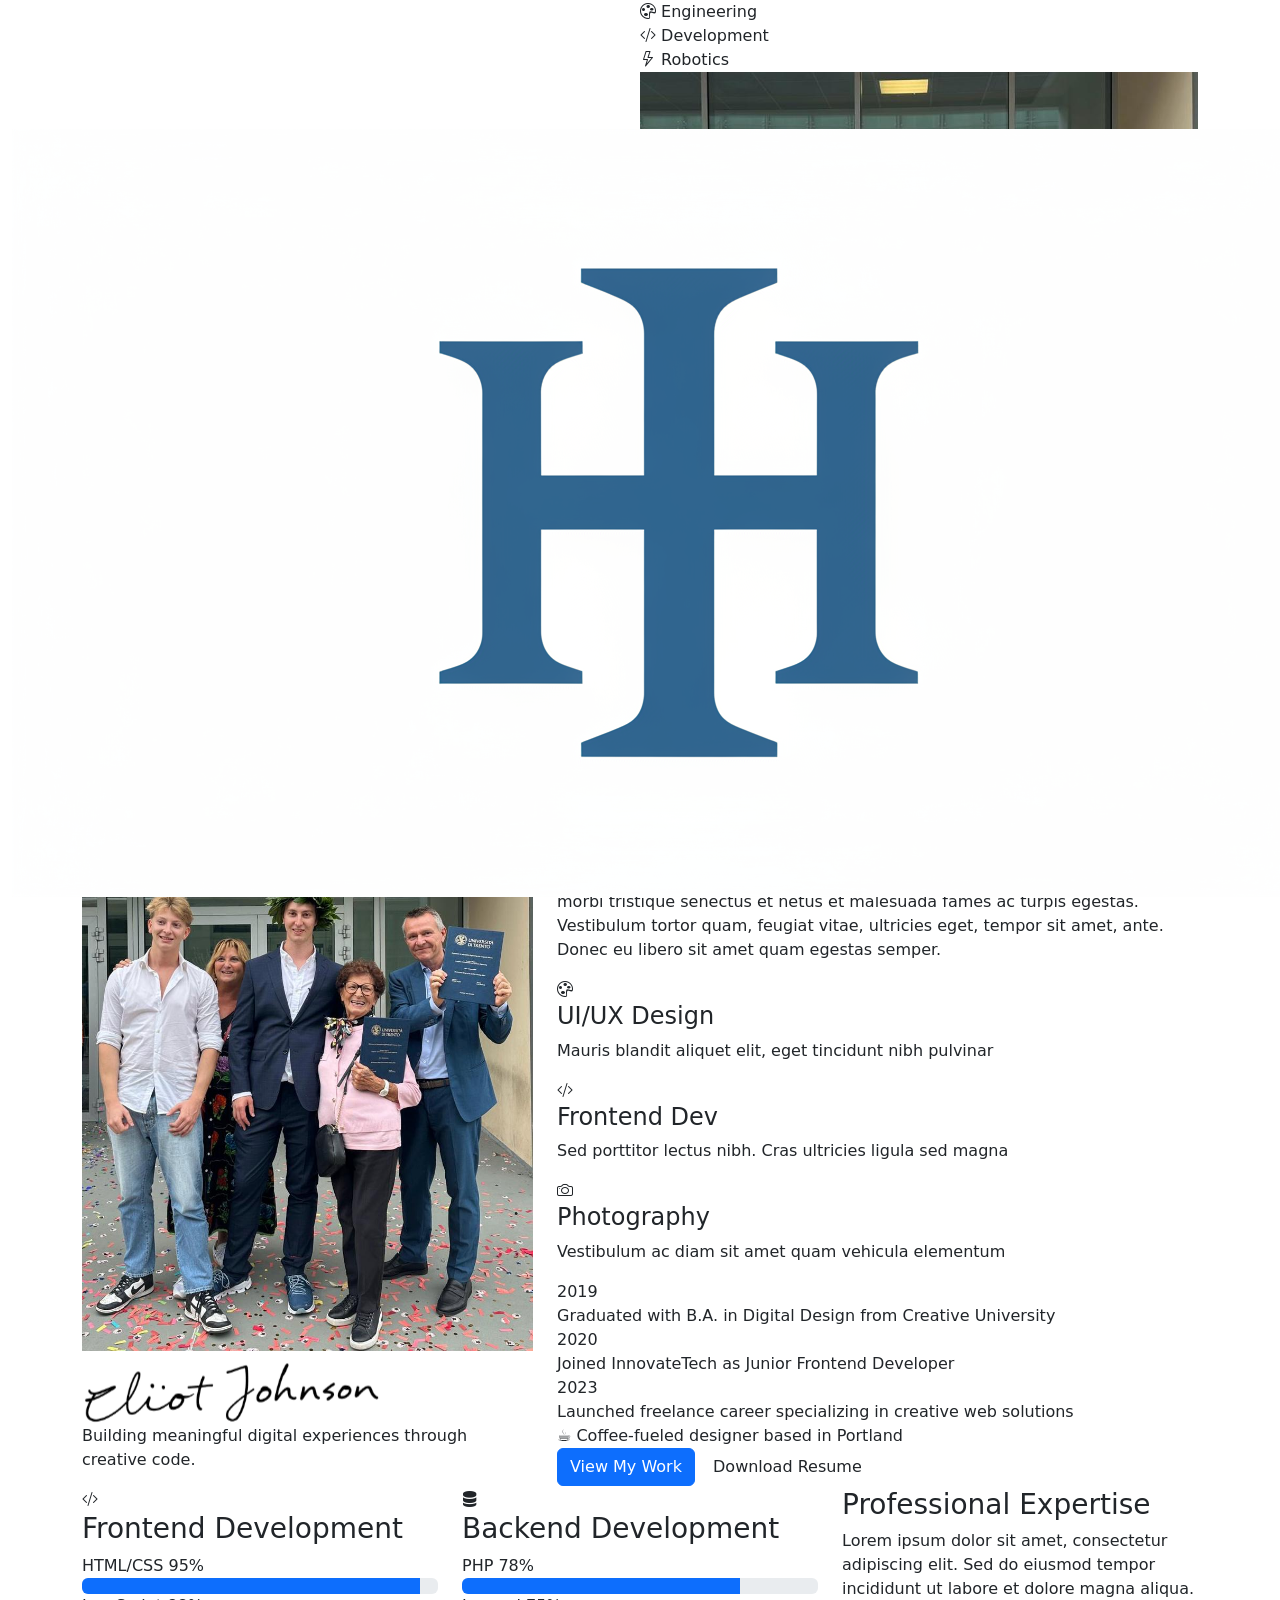
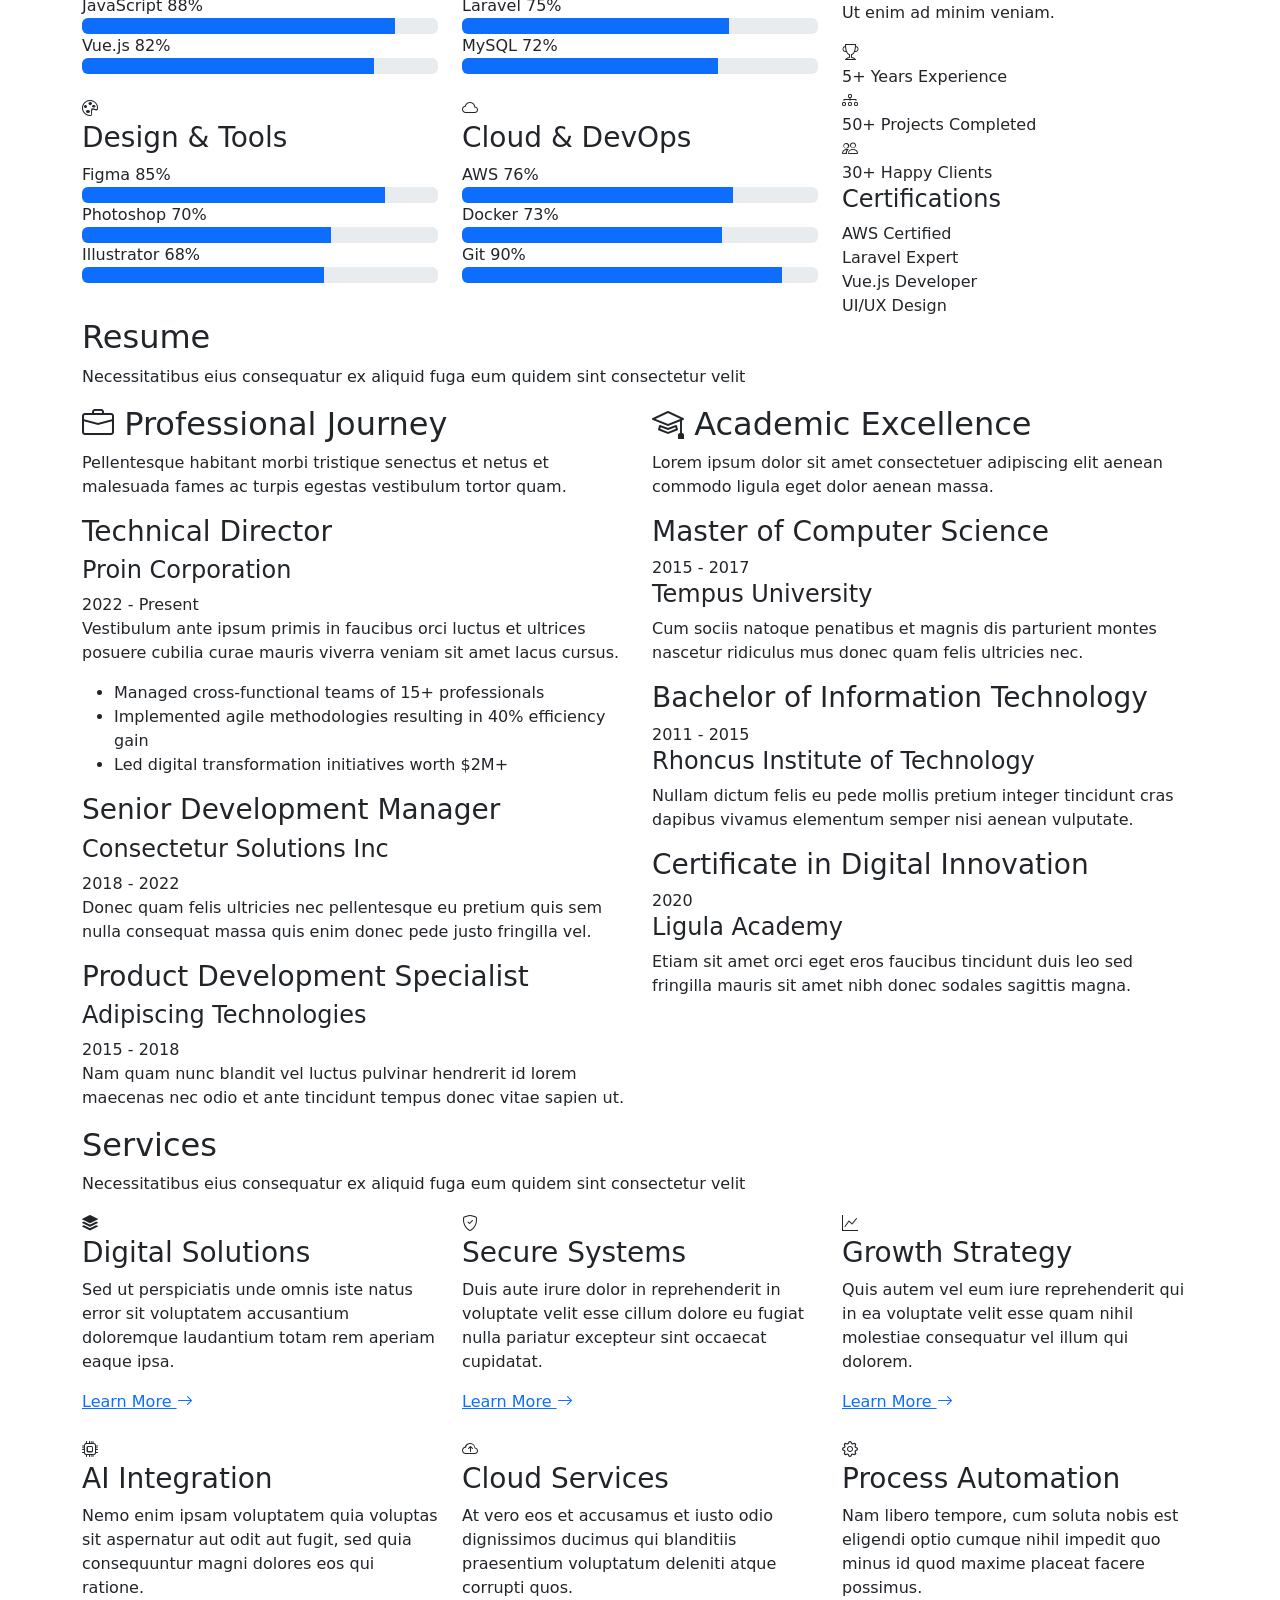
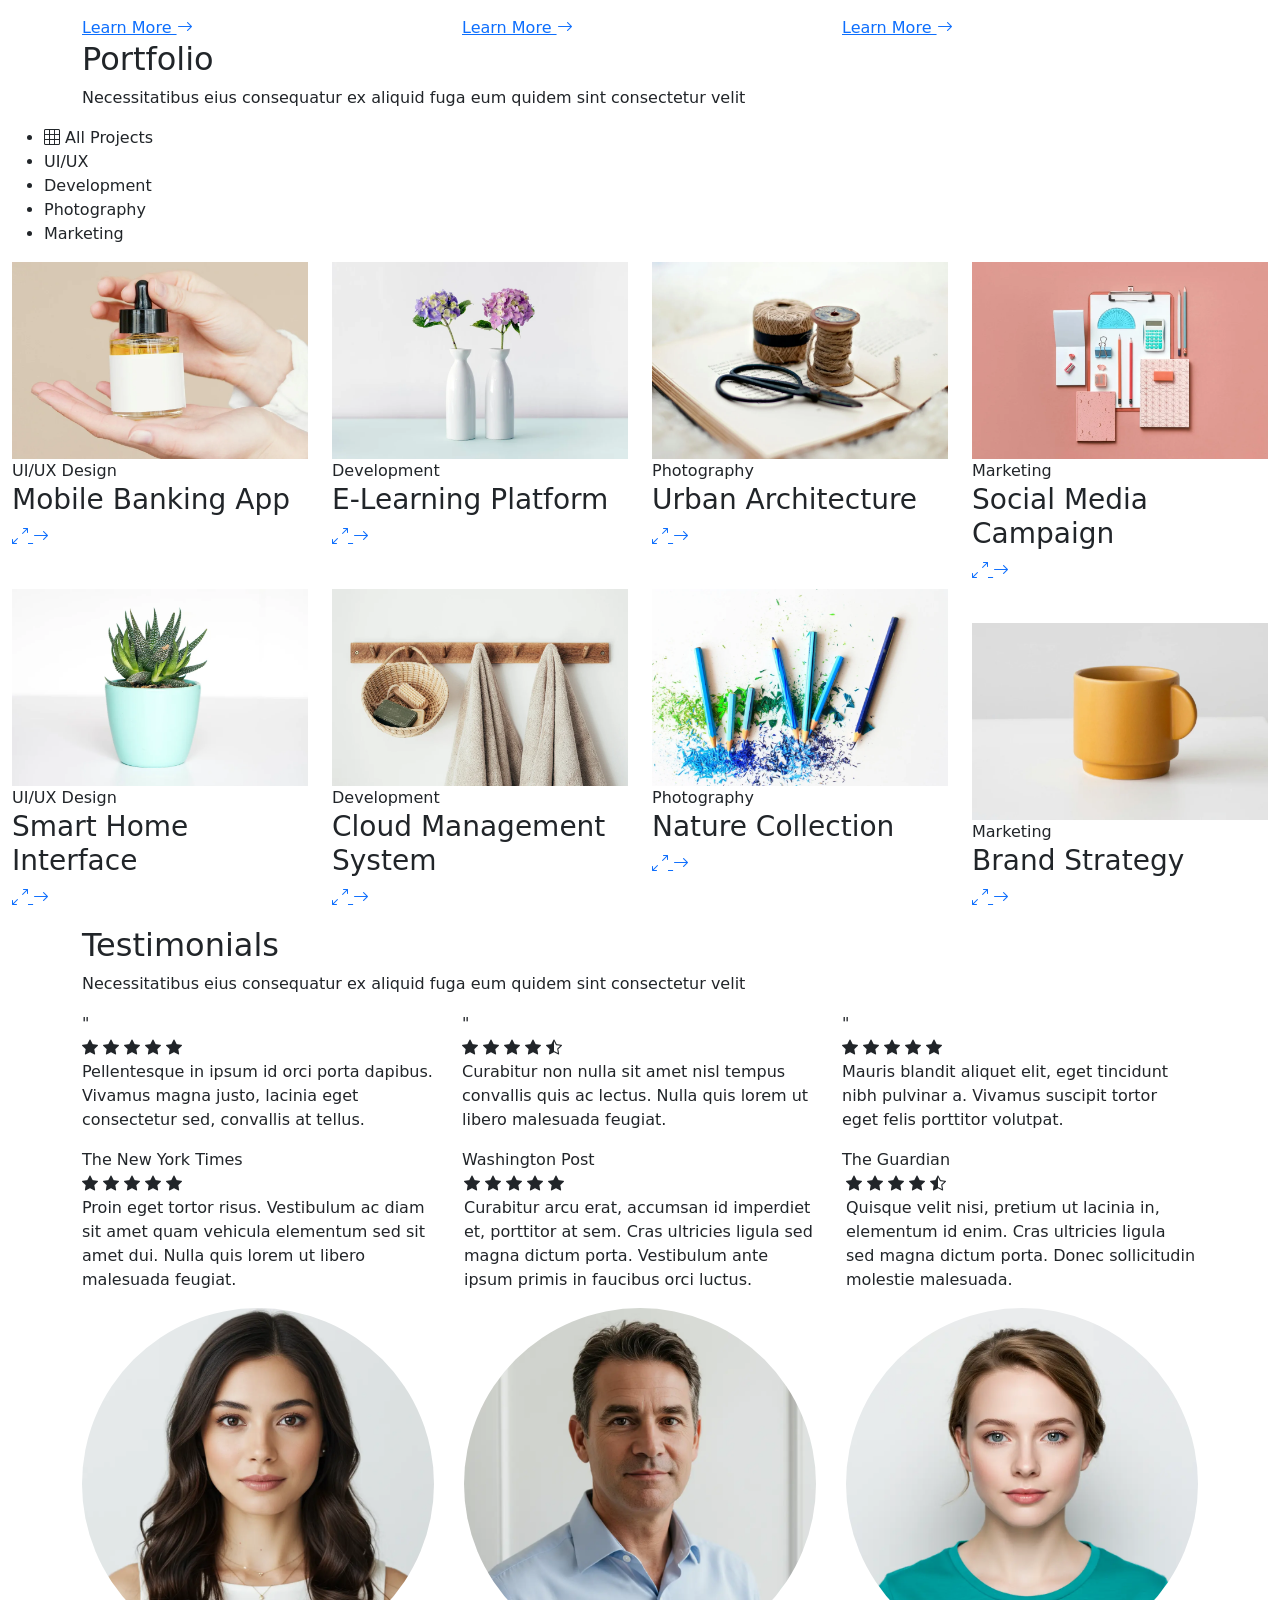
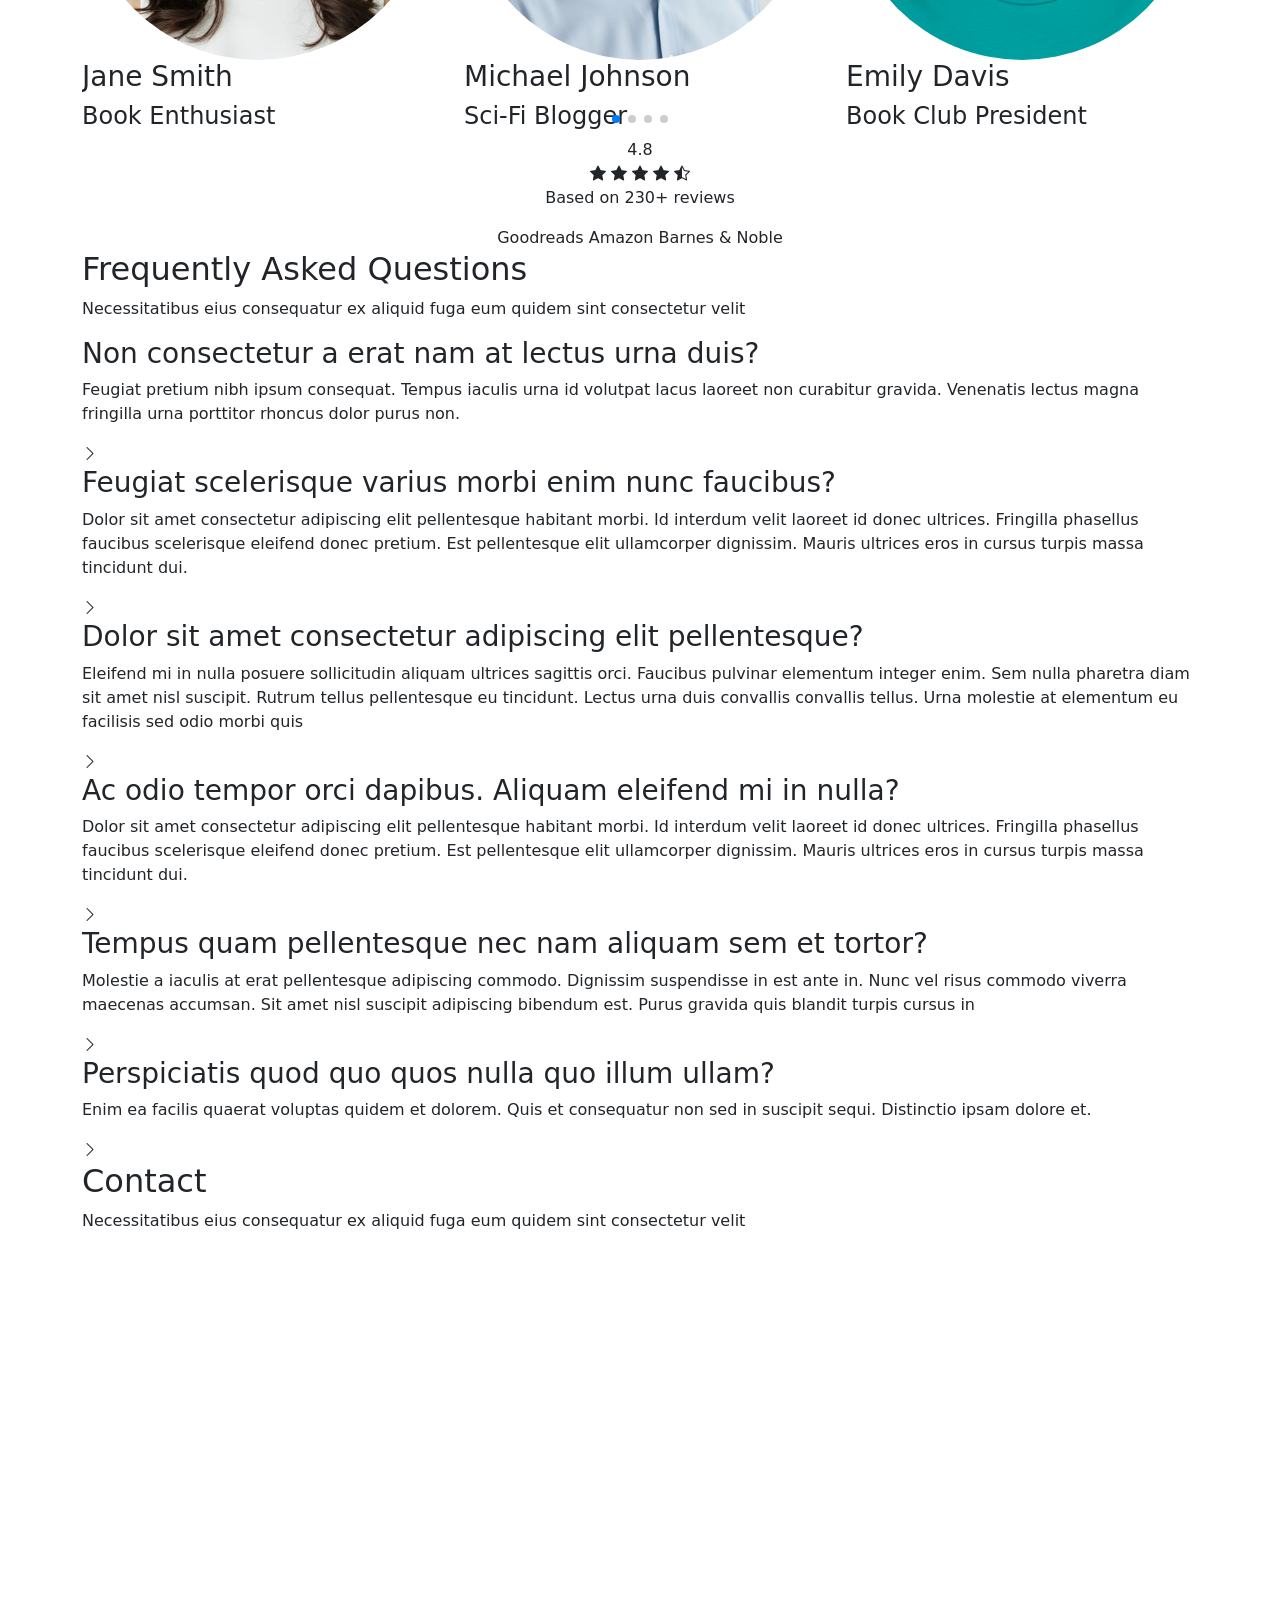
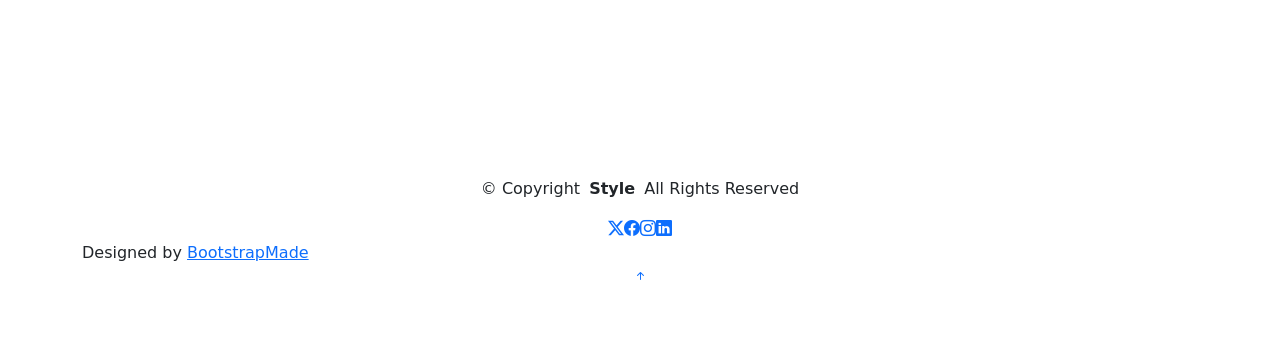
==== commit b8131516: "modified and nearly complete first page" ====
--- a/index.html
+++ b/index.html
@@ -43,21 +43,21 @@
 
       <a href="index.html" class="logo d-flex align-items-center">
         <!-- Uncomment the line below if you also wish to use an image logo -->
-        <!-- <img src="assets/img/logo.webp" alt=""> -->
+        <img src="assets/img/HI_blue.png" alt="">
         <!-- Uncomment the line below if you also wish to use an text logo -->
-        <!-- <h1 class="sitename">Style</h1>  -->
+        <h1 class="sitename">Luca Hardonk</h1> 
       </a>
 
       <nav id="navmenu" class="navmenu">
 
         <div class="profile-img">
-          <img src="assets/img/profile/profile-square-1.webp" alt="" class="img-fluid rounded-circle">
+          <img src="assets/img/profile/laurea_luca.jpg" alt="" class="img-fluid rounded-circle">
         </div>
 
         <a href="index.html" class="logo d-flex align-items-center justify-content-center active">
           <!-- Uncomment the line below if you also wish to use an image logo -->
-          <!-- <img src="assets/img/logo.webp" alt=""> -->
-          <h1 class="sitename">Alex Smith</h1>
+          <!-- <img src="assets/img/HI_blue.png" alt=""> -->
+          <h1 class="sitename">Luca Hardonk</h1>
         </a>
 
         <div class="social-links text-center">
@@ -109,21 +109,21 @@
 
           <div class="col-lg-6 hero-content" data-aos="fade-right" data-aos-delay="100">
             <div class="content-wrapper">
-              <h1 class="hero-title">Creative <span class="typed" data-typed-items="Designer, Developer, Freelancer, Artist"></span></h1>
-              <p class="lead">I create digital experiences that inspire and engage. With a passion for clean design and innovative solutions, I transform ideas into beautiful, functional realities.</p>
+              <h1 class="hero-title">Creative <span class="typed" data-typed-items="Engineer, Software Developer, 3D Designer, Roboteer "></span></h1>
+              <p class="lead">I design innovative solutions that blend technology and creativity. My main focus is Robotics, an interdisciplinary field where engineering, mechanics, AI, and software development converge.</p>
 
               <div class="hero-stats" data-aos="fade-up" data-aos-delay="200">
                 <div class="stat-item">
-                  <span class="purecounter" data-purecounter-start="0" data-purecounter-end="150" data-purecounter-duration="2">0</span>
+                  <span class="purecounter" data-purecounter-start="0" data-purecounter-end="30" data-purecounter-duration="1">0</span>
                   <span class="stat-label">Projects Completed</span>
                 </div>
                 <div class="stat-item">
-                  <span class="purecounter" data-purecounter-start="0" data-purecounter-end="5" data-purecounter-duration="2">0</span>
+                  <span class="purecounter" data-purecounter-start="0" data-purecounter-end="5" data-purecounter-duration="1">0</span>
                   <span class="stat-label">Years Experience</span>
                 </div>
                 <div class="stat-item">
-                  <span class="purecounter" data-purecounter-start="0" data-purecounter-end="98" data-purecounter-duration="2">0</span>
-                  <span class="stat-label">Happy Clients</span>
+                  <span class="purecounter" data-purecounter-start="0" data-purecounter-end="10" data-purecounter-duration="1">0</span>
+                  <span class="stat-label">Systems deployed</span>
                 </div>
               </div>
 
@@ -141,23 +141,24 @@
             </div>
           </div>
 
-          <div class="col-lg-6 hero-image" data-aos="fade-left" data-aos-delay="200">
+          <div class="col-lg-6 hero-image" data-aos="fade-left" data-aos-delay="100">
             <div class="image-container">
               <div class="floating-elements">
-                <div class="floating-card card-1" data-aos="zoom-in" data-aos-delay="300">
+                <div class="floating-card card-1" data-aos="zoom-in" data-aos-delay="50" data-aos-duration="250">
+
                   <i class="bi bi-palette"></i>
-                  <span>UI/UX Design</span>
-                </div>
-                <div class="floating-card card-2" data-aos="zoom-in" data-aos-delay="400">
+                  <span>Engineering</span>
+                </div>
+                <div class="floating-card card-2" data-aos="zoom-in" data-aos-delay="1">
                   <i class="bi bi-code-slash"></i>
                   <span>Development</span>
                 </div>
-                <div class="floating-card card-3" data-aos="zoom-in" data-aos-delay="500">
+                <div class="floating-card card-3" data-aos="zoom-in" data-aos-delay="1">
                   <i class="bi bi-lightning"></i>
-                  <span>Creative Ideas</span>
-                </div>
-              </div>
-              <img src="assets/img/profile/profile-square-1.webp" alt="Portfolio Hero" class="img-fluid hero-main-image">
+                  <span>Robotics</span>
+                </div>
+              </div>
+              <img src="assets/img/profile/laurea_luca.jpg" alt="Portfolio Hero" class="img-fluid hero-main-image">
               <div class="image-overlay"></div>
             </div>
           </div>
@@ -183,7 +184,7 @@
           <div class="col-lg-5" data-aos="fade-right" data-aos-delay="200">
             <div class="profile-image-wrapper">
               <div class="profile-image">
-                <img src="assets/img/profile/profile-square-1.webp" alt="Profile" class="img-fluid">
+                <img src="assets/img/profile/laurea_luca.jpg" alt="Profile" class="img-fluid">
               </div>
               <div class="signature-section">
                 <img src="assets/img/misc/signature-1.webp" alt="Signature" class="signature">
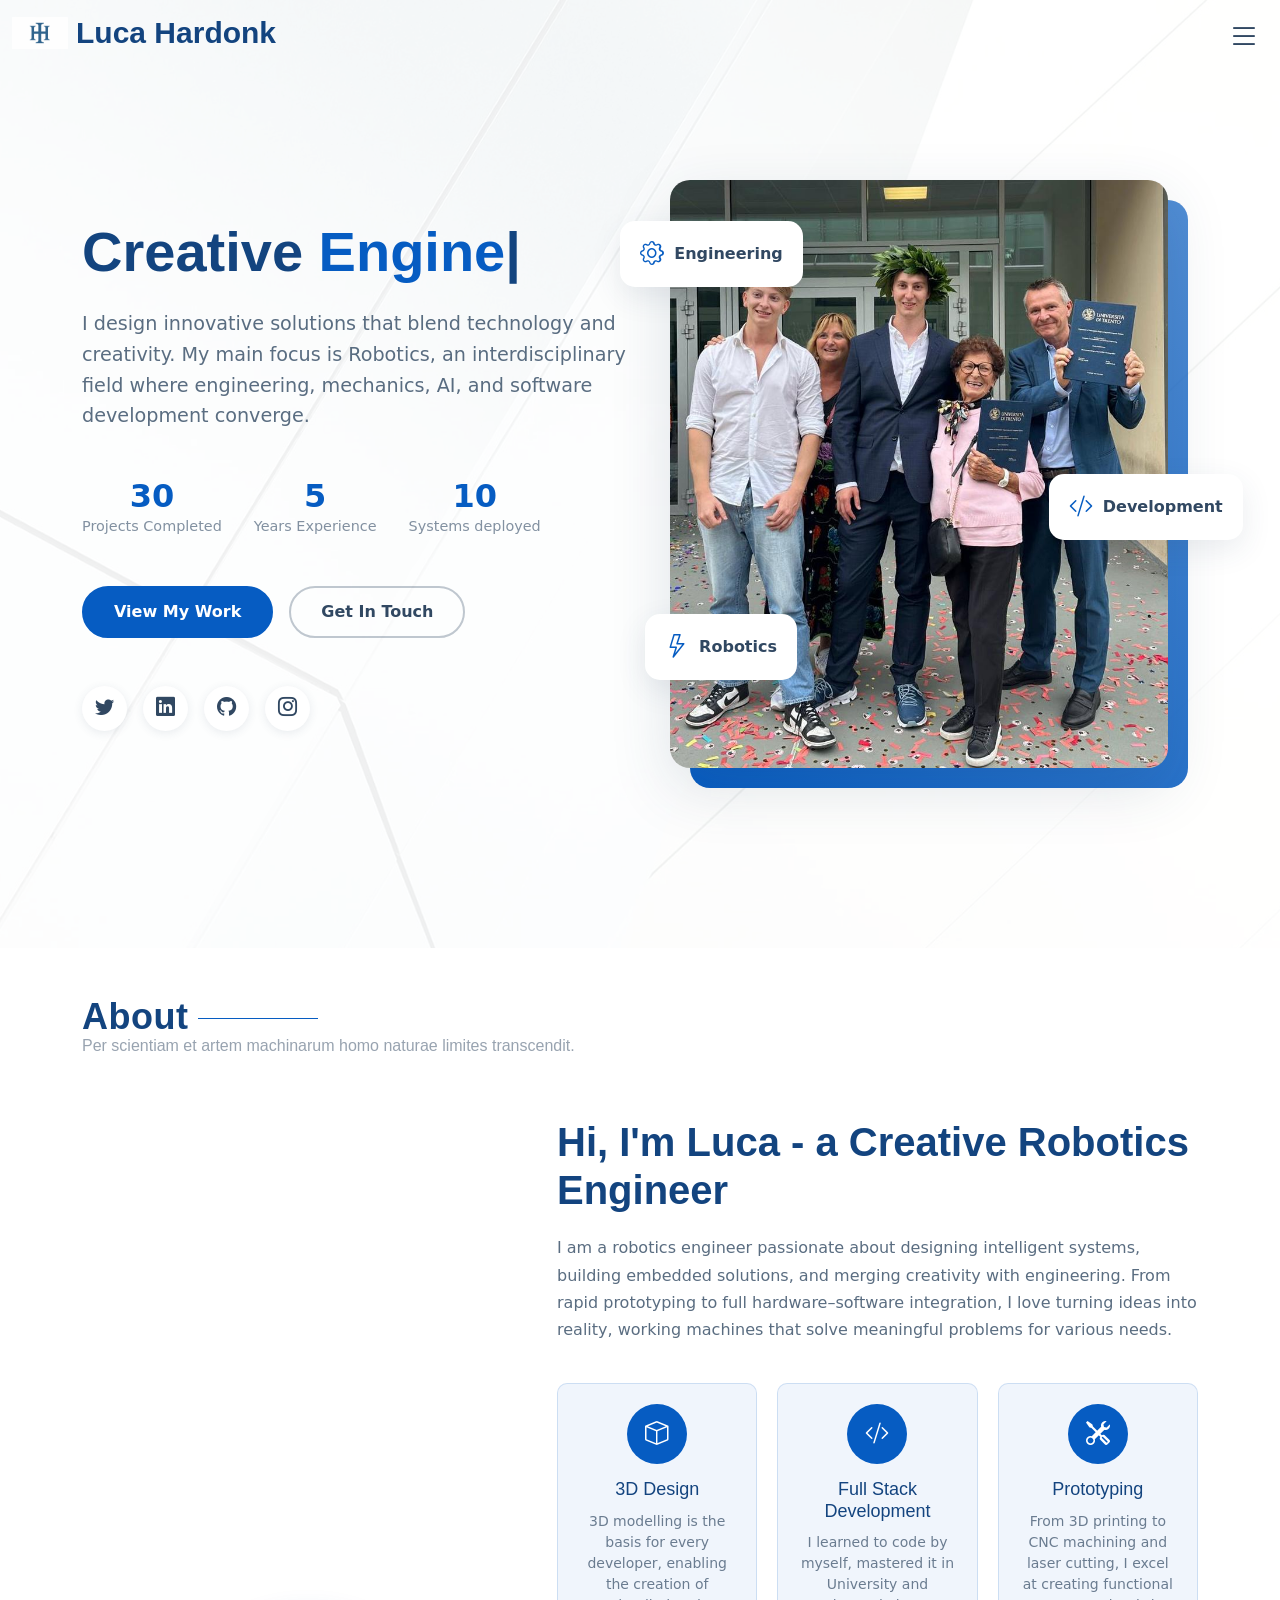
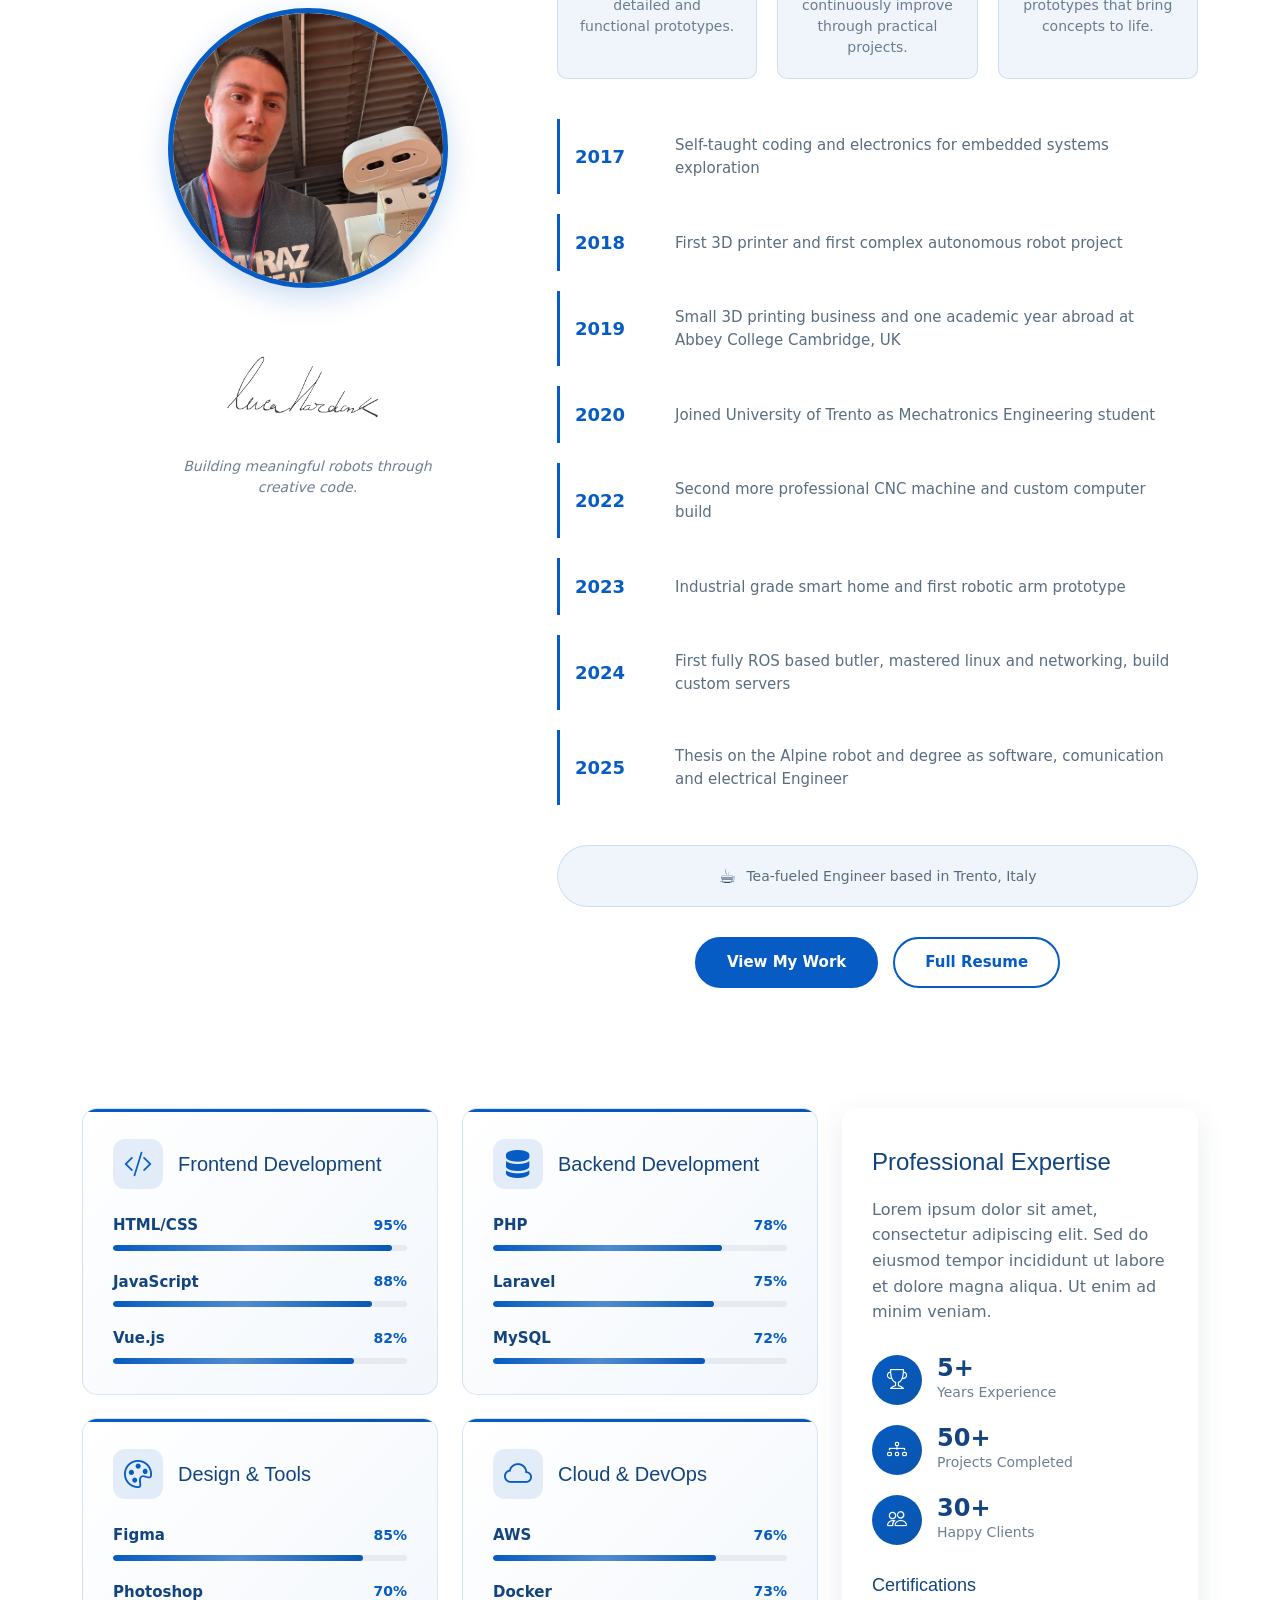
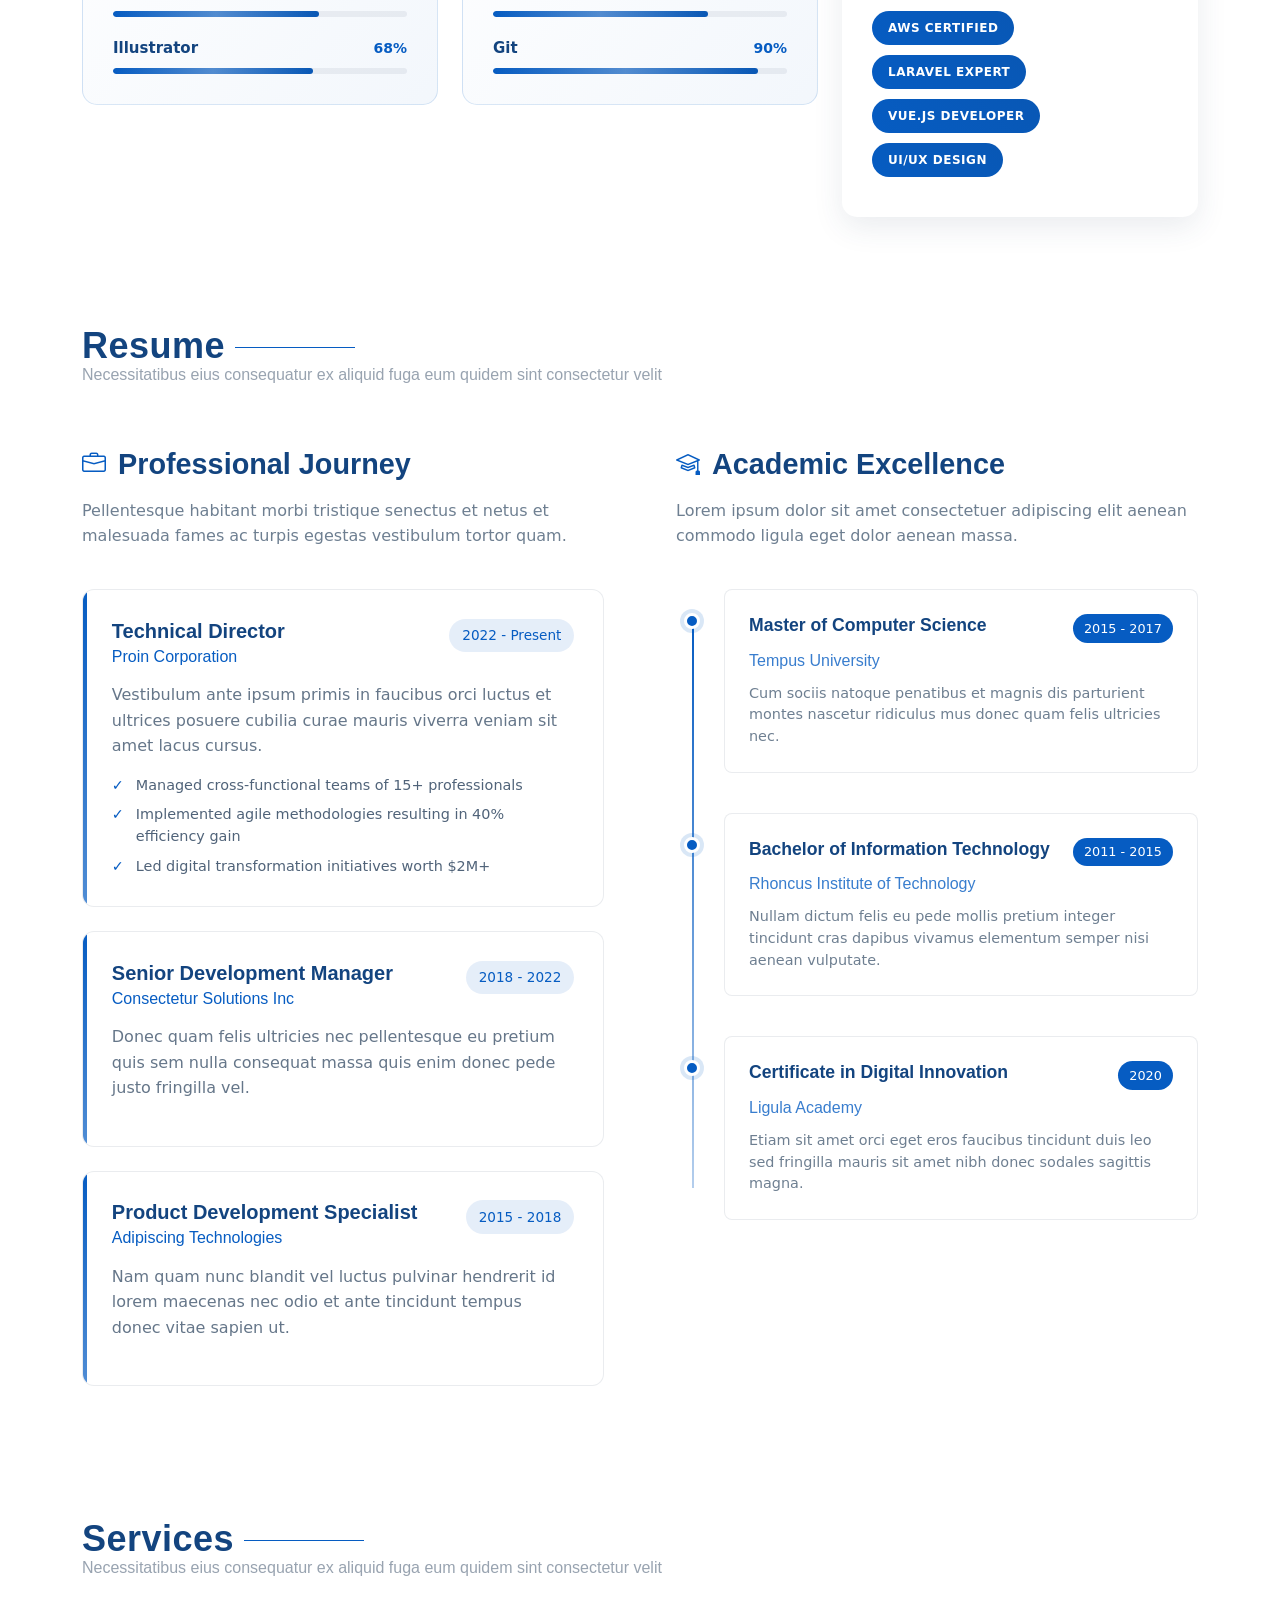
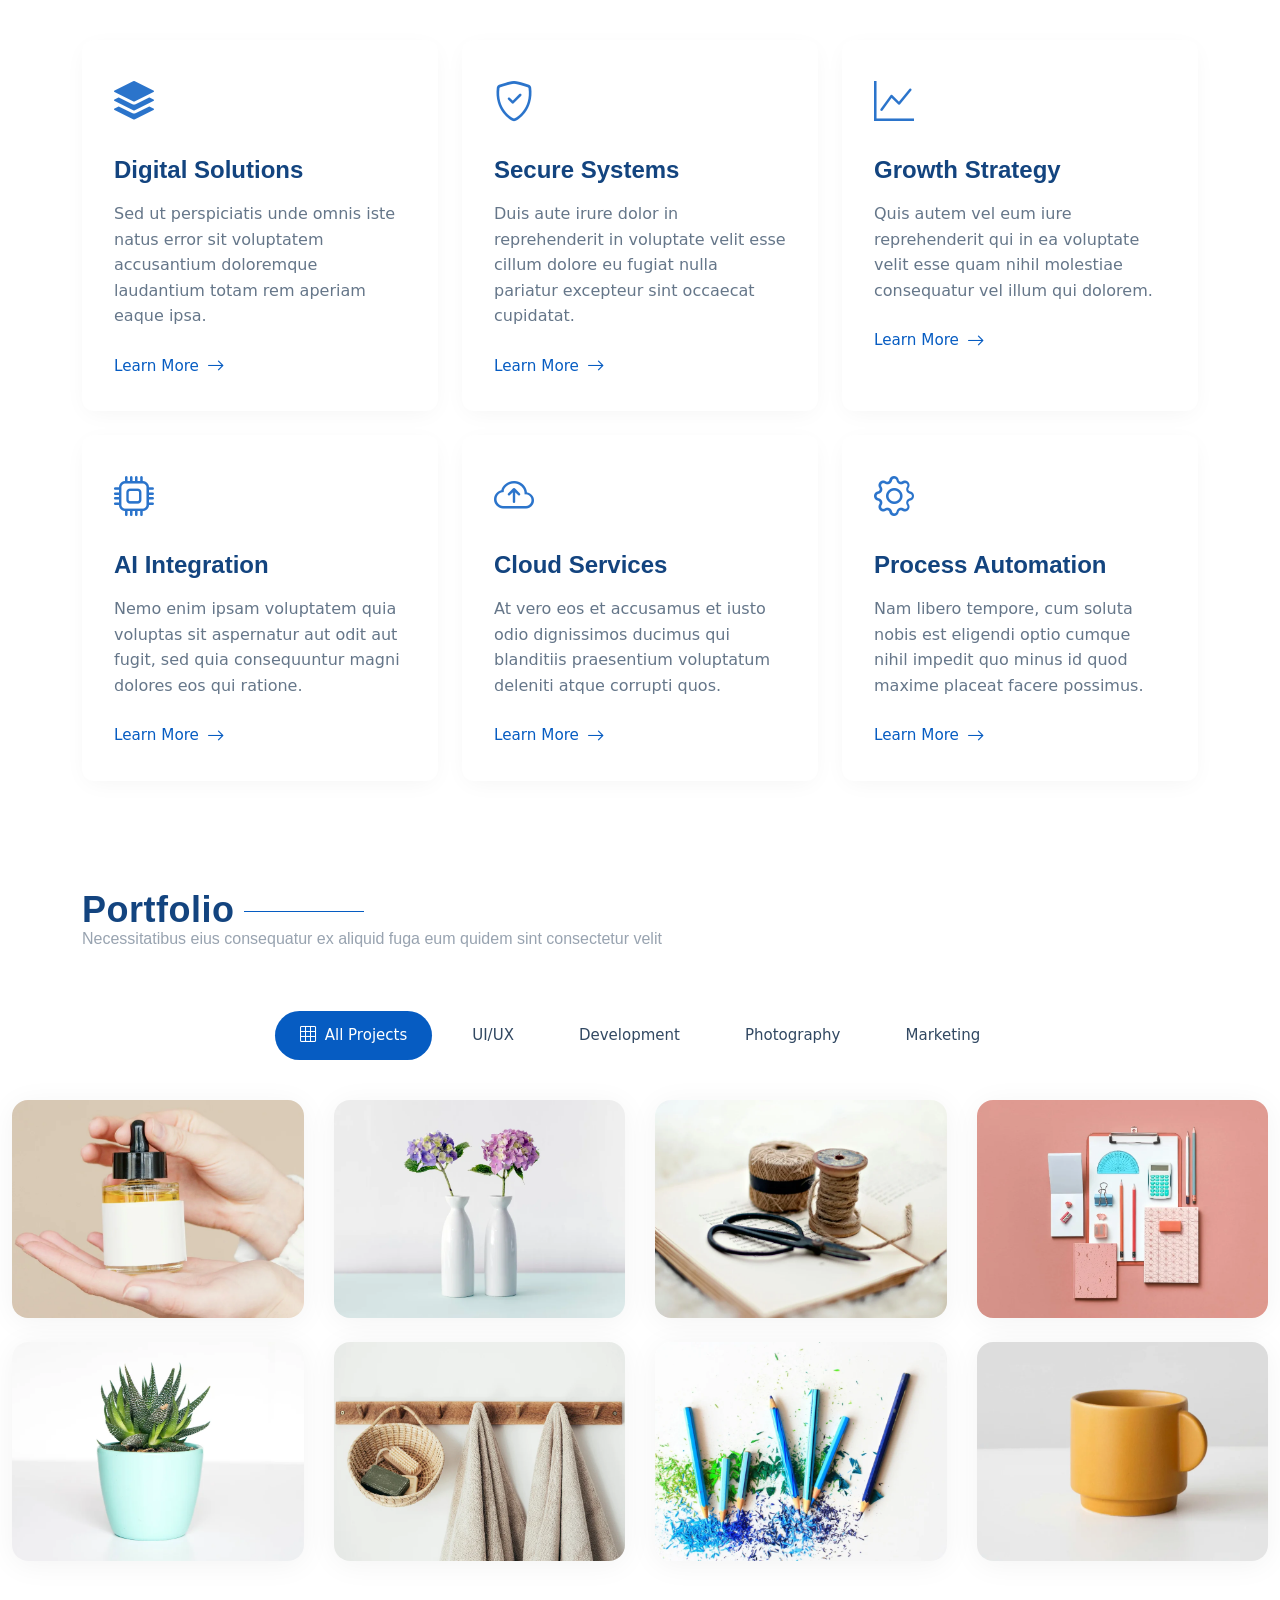
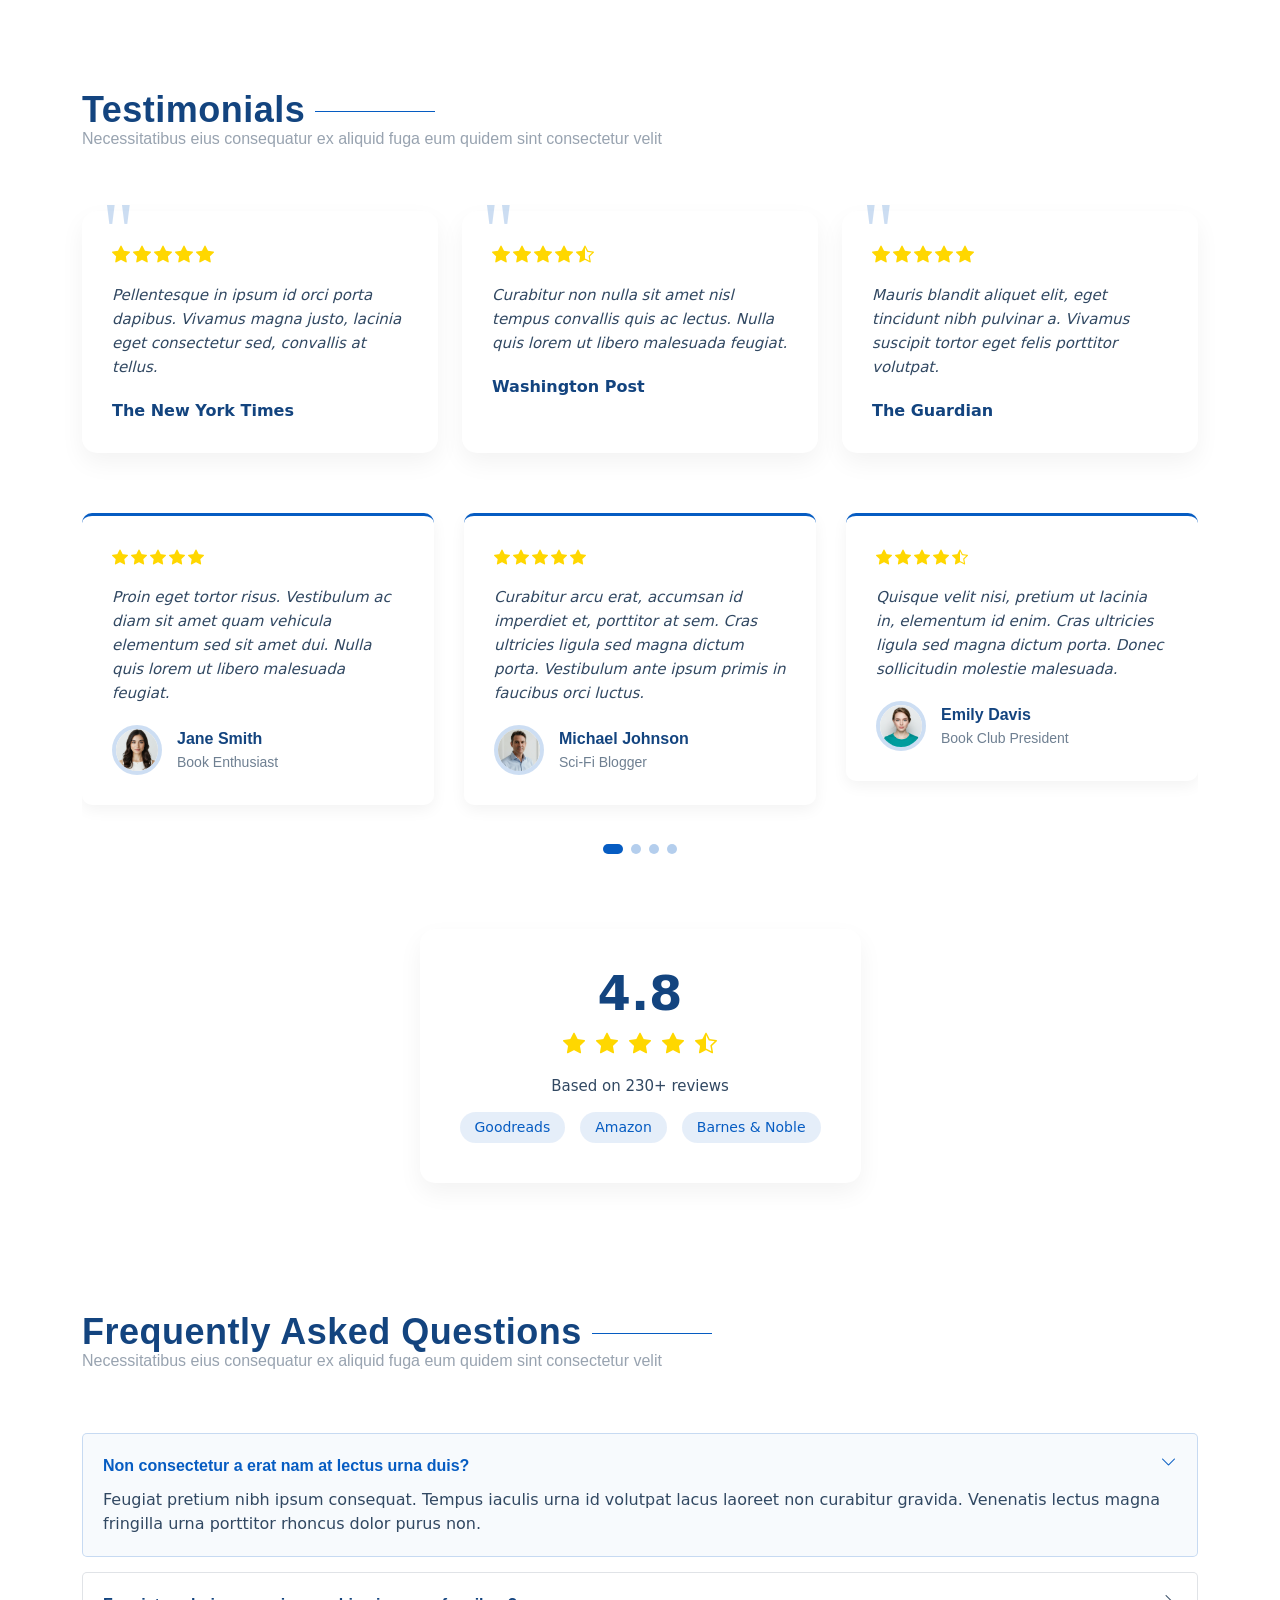
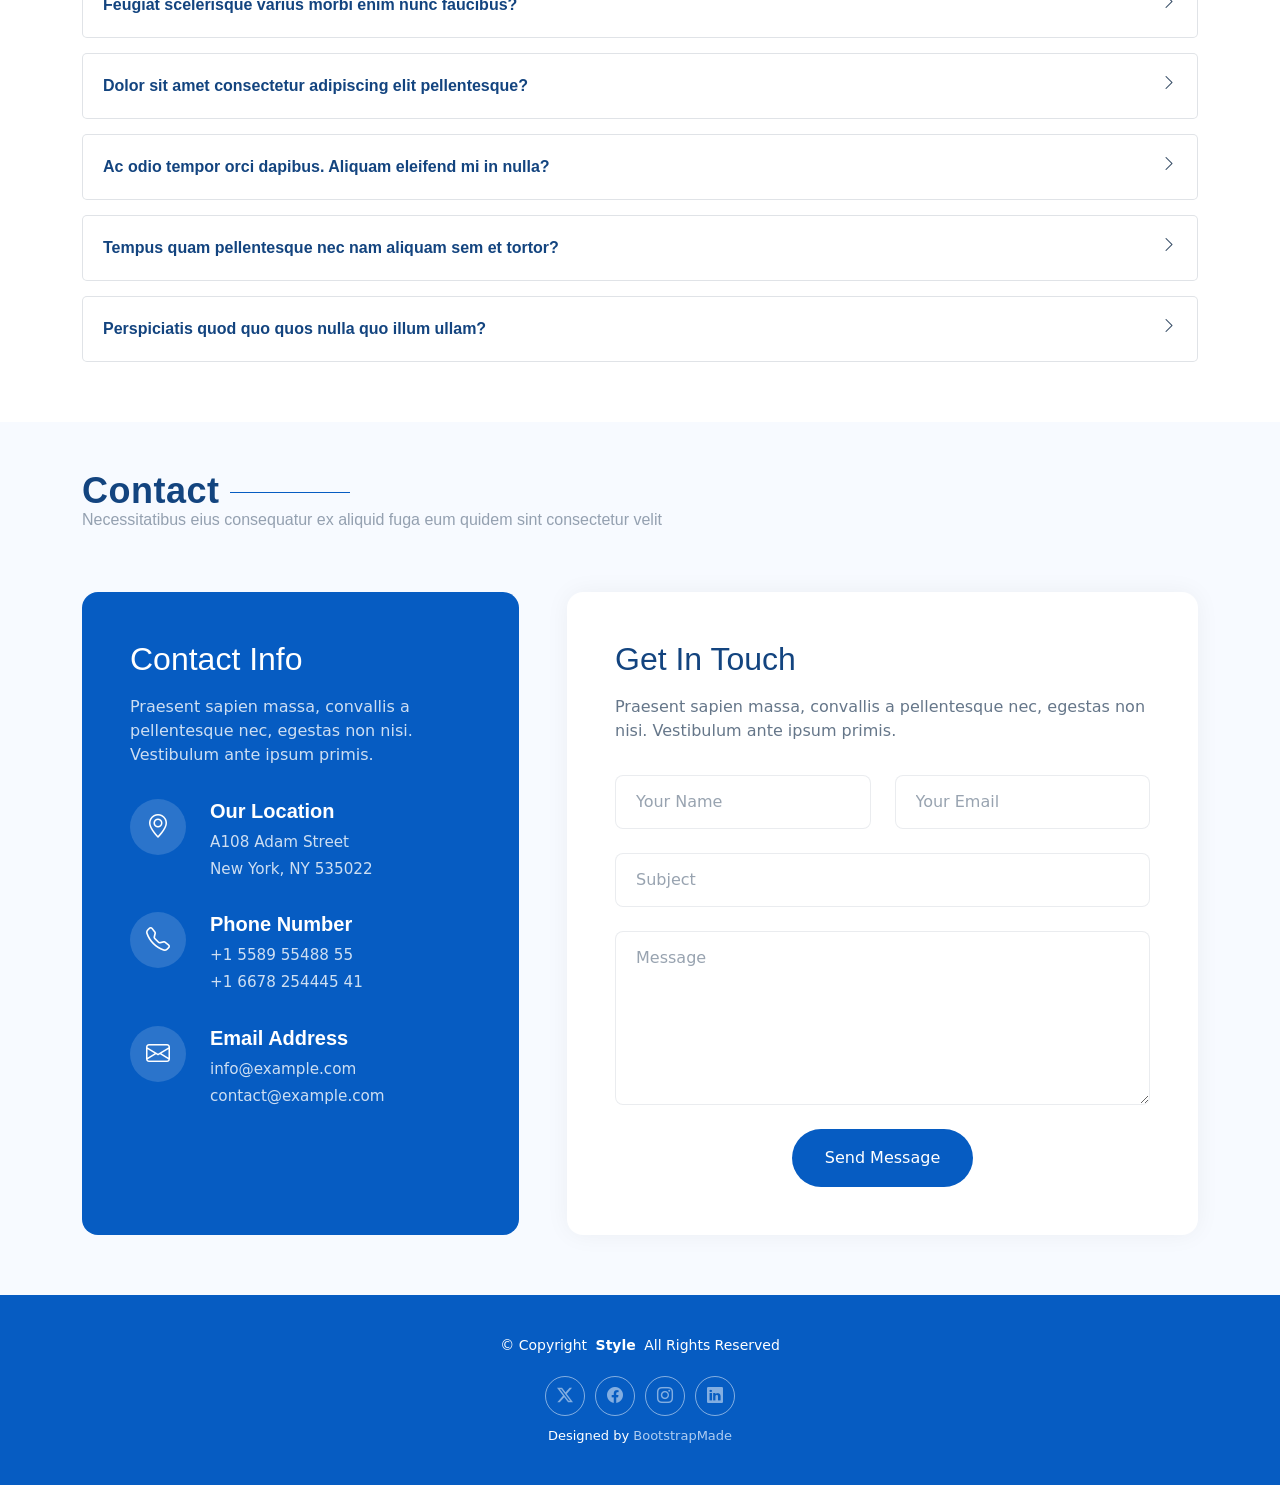
==== commit 09cdf900: "fixed header, done about section with different images" ====
--- a/index.html
+++ b/index.html
@@ -145,8 +145,7 @@
             <div class="image-container">
               <div class="floating-elements">
                 <div class="floating-card card-1" data-aos="zoom-in" data-aos-delay="50" data-aos-duration="250">
-
-                  <i class="bi bi-palette"></i>
+                  <i class="bi bi-gear"></i>
                   <span>Engineering</span>
                 </div>
                 <div class="floating-card card-2" data-aos="zoom-in" data-aos-delay="1">
@@ -174,7 +173,7 @@
       <!-- Section Title -->
       <div class="container section-title">
         <h2>About</h2>
-        <p>Necessitatibus eius consequatur ex aliquid fuga eum quidem sint consectetur velit</p>
+        <p>Per scientiam et artem machinarum homo naturae limites transcendit.</p>
       </div><!-- End Section Title -->
 
       <div class="container" data-aos="fade-up" data-aos-delay="100">
@@ -184,69 +183,91 @@
           <div class="col-lg-5" data-aos="fade-right" data-aos-delay="200">
             <div class="profile-image-wrapper">
               <div class="profile-image">
-                <img src="assets/img/profile/laurea_luca.jpg" alt="Profile" class="img-fluid">
+                <img src="assets/img/profile/luca_con_robot.jpg" alt="Profile" class="img-fluid">
               </div>
               <div class="signature-section">
-                <img src="assets/img/misc/signature-1.webp" alt="Signature" class="signature">
-                <p class="quote">Building meaningful digital experiences through creative code.</p>
+                <img src="assets/img/misc/luca_signature_no_bg.png" alt="Signature" class="signature">
+                <p class="quote">Building meaningful robots through creative code.</p>
               </div>
             </div>
           </div>
 
-          <div class="col-lg-7" data-aos="fade-left" data-aos-delay="300">
+          <div class="col-lg-7" data-aos="fade-left" data-aos-delay="500">
             <div class="about-content">
               <div class="intro">
-                <h2>Hi, I'm Brandon - a Creative Developer</h2>
-                <p>Lorem ipsum dolor sit amet, consectetur adipiscing elit. Pellentesque habitant morbi tristique senectus et netus et malesuada fames ac turpis egestas. Vestibulum tortor quam, feugiat vitae, ultricies eget, tempor sit amet, ante. Donec eu libero sit amet quam egestas semper.</p>
+                <h2>Hi, I'm Luca - a Creative Robotics Engineer</h2>
+                <p> I am a robotics engineer passionate about designing intelligent systems, building embedded solutions, and merging creativity with engineering. 
+                    From rapid prototyping to full hardware–software integration, I love turning ideas into reality, working machines that solve meaningful problems for various needs.
+                </p>
               </div>
 
               <div class="skills-grid">
                 <div class="skill-item" data-aos="zoom-in" data-aos-delay="400">
                   <div class="skill-icon">
-                    <i class="bi bi-palette"></i>
-                  </div>
-                  <h4>UI/UX Design</h4>
-                  <p>Mauris blandit aliquet elit, eget tincidunt nibh pulvinar</p>
+                    <i class="bi bi-box"></i>
+                  </div>
+                  <h4>3D Design</h4>
+                  <p>3D modelling is the basis for every developer, enabling the creation of detailed and functional prototypes.</p>
                 </div>
                 <div class="skill-item" data-aos="zoom-in" data-aos-delay="450">
                   <div class="skill-icon">
                     <i class="bi bi-code-slash"></i>
                   </div>
-                  <h4>Frontend Dev</h4>
-                  <p>Sed porttitor lectus nibh. Cras ultricies ligula sed magna</p>
+                  <h4>Full Stack Development</h4>
+                  <p>I learned to code by myself, mastered it in University and continuously improve through practical projects.</p>
                 </div>
                 <div class="skill-item" data-aos="zoom-in" data-aos-delay="500">
                   <div class="skill-icon">
-                    <i class="bi bi-camera"></i>
-                  </div>
-                  <h4>Photography</h4>
-                  <p>Vestibulum ac diam sit amet quam vehicula elementum</p>
+                    <i class="bi bi-tools"></i>
+                  </div>
+                  <h4>Prototyping</h4>
+                  <p>From 3D printing to CNC machining and laser cutting, I excel at creating functional prototypes that bring concepts to life.</p>
                 </div>
               </div>
 
               <div class="journey-timeline" data-aos="fade-up" data-aos-delay="300">
                 <div class="timeline-item">
+                  <div class="year">2017</div>
+                  <div class="description">Self-taught coding and electronics for embedded systems exploration</div>
+                </div>
+                <div class="timeline-item">
+                  <div class="year">2018</div>
+                  <div class="description">First 3D printer and first complex autonomous robot project</div>
+                </div>
+                <div class="timeline-item">
                   <div class="year">2019</div>
-                  <div class="description">Graduated with B.A. in Digital Design from Creative University</div>
+                  <div class="description">Small 3D printing business and one academic year abroad at Abbey College Cambridge, UK </div>
                 </div>
                 <div class="timeline-item">
                   <div class="year">2020</div>
-                  <div class="description">Joined InnovateTech as Junior Frontend Developer</div>
+                  <div class="description">Joined University of Trento as Mechatronics Engineering student</div>
+                </div>
+                <div class="timeline-item">
+                  <div class="year">2022</div>
+                  <div class="description">Second more professional CNC machine and custom computer build</div>
                 </div>
                 <div class="timeline-item">
                   <div class="year">2023</div>
-                  <div class="description">Launched freelance career specializing in creative web solutions</div>
+                  <div class="description">Industrial grade smart home and first robotic arm prototype</div>
+                </div>
+                <div class="timeline-item">
+                  <div class="year">2024</div>
+                  <div class="description">First fully ROS based butler, mastered linux and networking, build custom servers</div>
+                </div>
+                <div class="timeline-item">
+                  <div class="year">2025</div>
+                  <div class="description">Thesis on the Alpine robot and degree as software, comunication and electrical Engineer</div>
                 </div>
               </div>
 
               <div class="cta-section" data-aos="fade-up" data-aos-delay="400">
                 <div class="fun-fact">
                   <span class="emoji">☕</span>
-                  <span class="text">Coffee-fueled designer based in Portland</span>
+                  <span class="text">Tea-fueled Engineer based in Trento, Italy</span>
                 </div>
                 <div class="action-buttons">
                   <a href="#portfolio" class="btn btn-primary">View My Work</a>
-                  <a href="#" class="btn btn-outline">Download Resume</a>
+                  <a href="#resume" class="btn btn-outline">Full Resume</a>
                 </div>
               </div>
 
@@ -1366,6 +1387,20 @@
   <script src="assets/vendor/isotope-layout/isotope.pkgd.min.js"></script>
   <script src="assets/vendor/swiper/swiper-bundle.min.js"></script>
 
+  <!-- script to fade logo and title when scolling down -->
+  <script>
+  document.addEventListener("scroll", () => {
+    const logo = document.querySelector("#header .logo");
+
+    if (window.scrollY > 100) {   // dopo 100px di scroll
+      logo.classList.add("fade-out");
+    } else {
+      logo.classList.remove("fade-out");
+    }
+  });
+  </script>
+
+
   <!-- Main JS File -->
   <script src="assets/js/main.js"></script>
 
--- a/assets/css/main.css
+++ b/assets/css/main.css
@@ -812,7 +812,7 @@
 }
 
 .hero .floating-card.card-1 {
-  top: 10%;
+  top: 7%;
   left: -10%;
   animation-delay: 0s;
 }
@@ -825,9 +825,9 @@
 }
 
 .hero .floating-card.card-2 {
-  top: 60%;
+  top: 50%;
   right: -15%;
-  animation-delay: 2s;
+  animation-delay: 1s;
 }
 
 @media (max-width: 768px) {
@@ -840,7 +840,7 @@
 .hero .floating-card.card-3 {
   bottom: 15%;
   left: -5%;
-  animation-delay: 4s;
+  animation-delay: 1s;
 }
 
 @media (max-width: 768px) {
@@ -3171,4 +3171,15 @@
 --------------------------------------------------------------*/
 .starter-section {
   /* Add your styles here */
-}+}
+
+
+/* Fade-out for the logo on scroll */
+#header .logo {
+  transition: opacity 0.4s ease;
+}
+
+#header .logo.fade-out {
+  opacity: 0;
+  pointer-events: none; /* non obbligatorio, ma evita clic mentre è invisibile */
+}
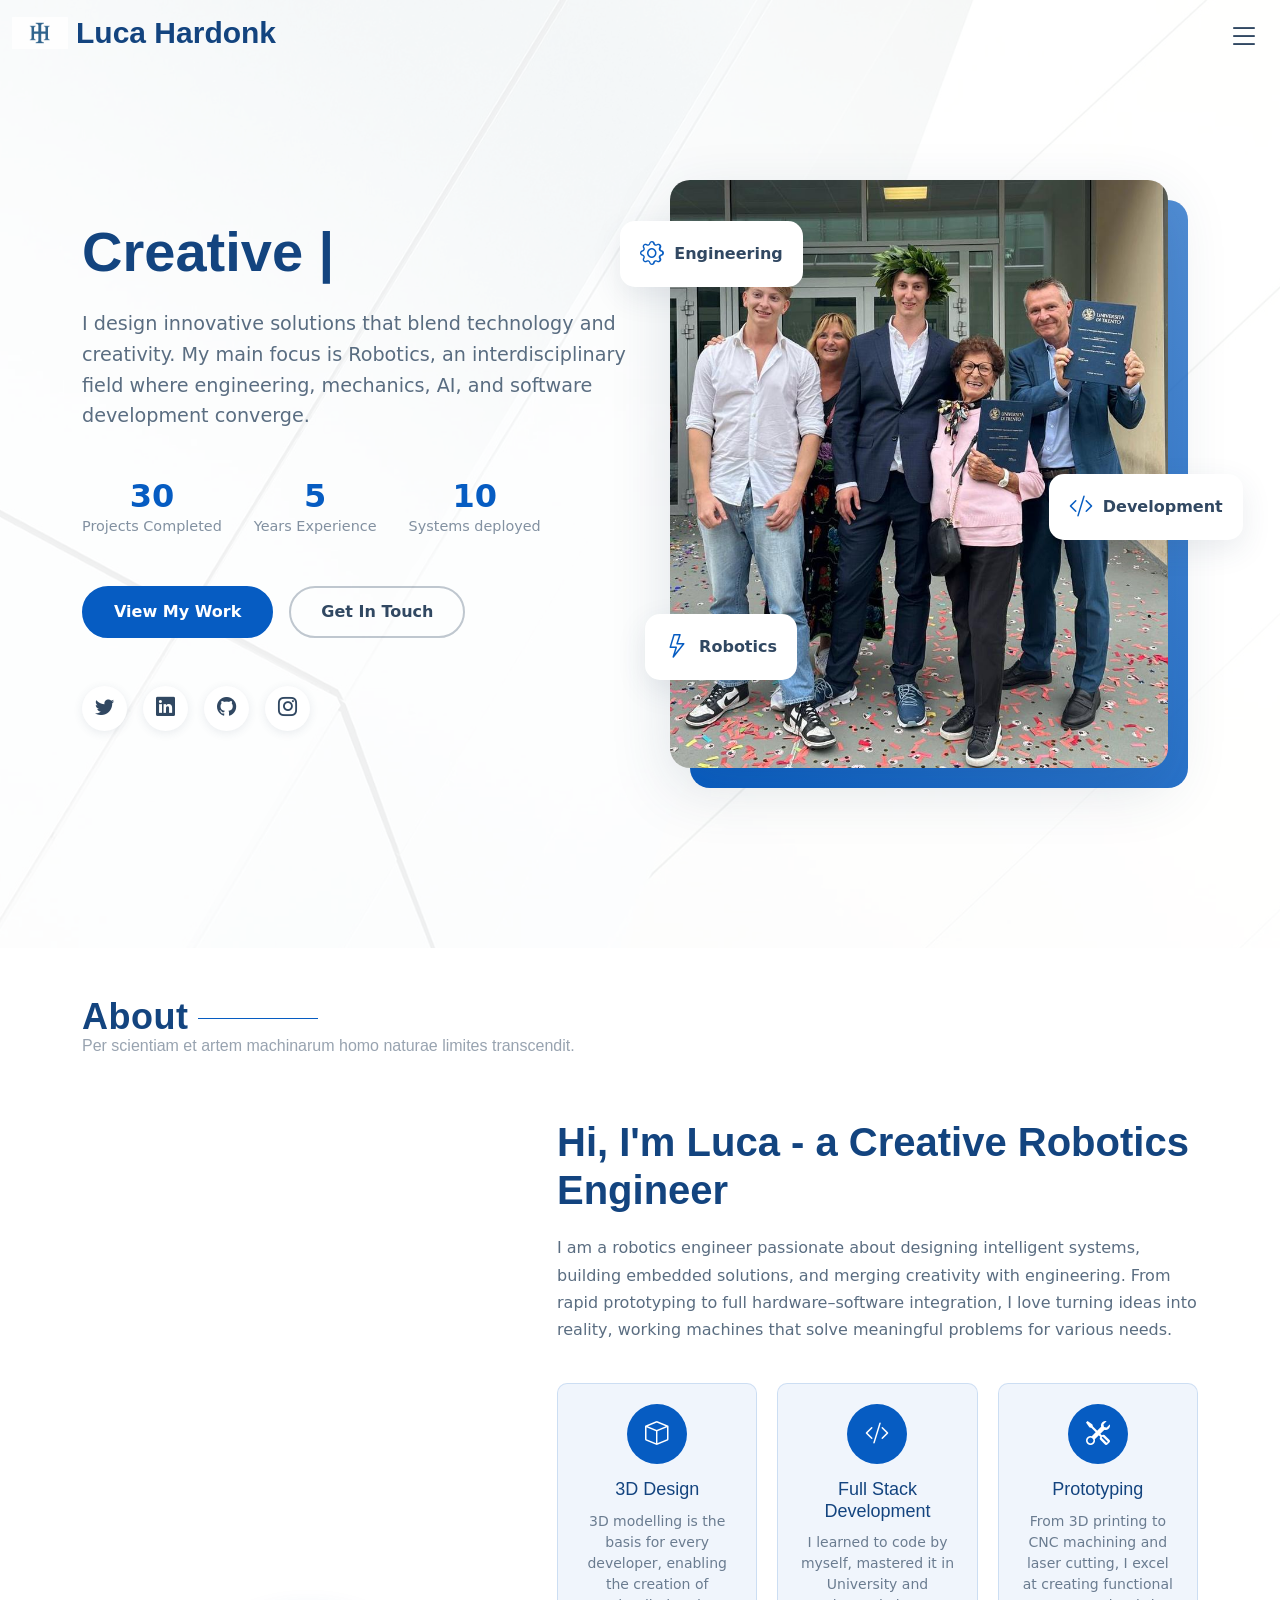
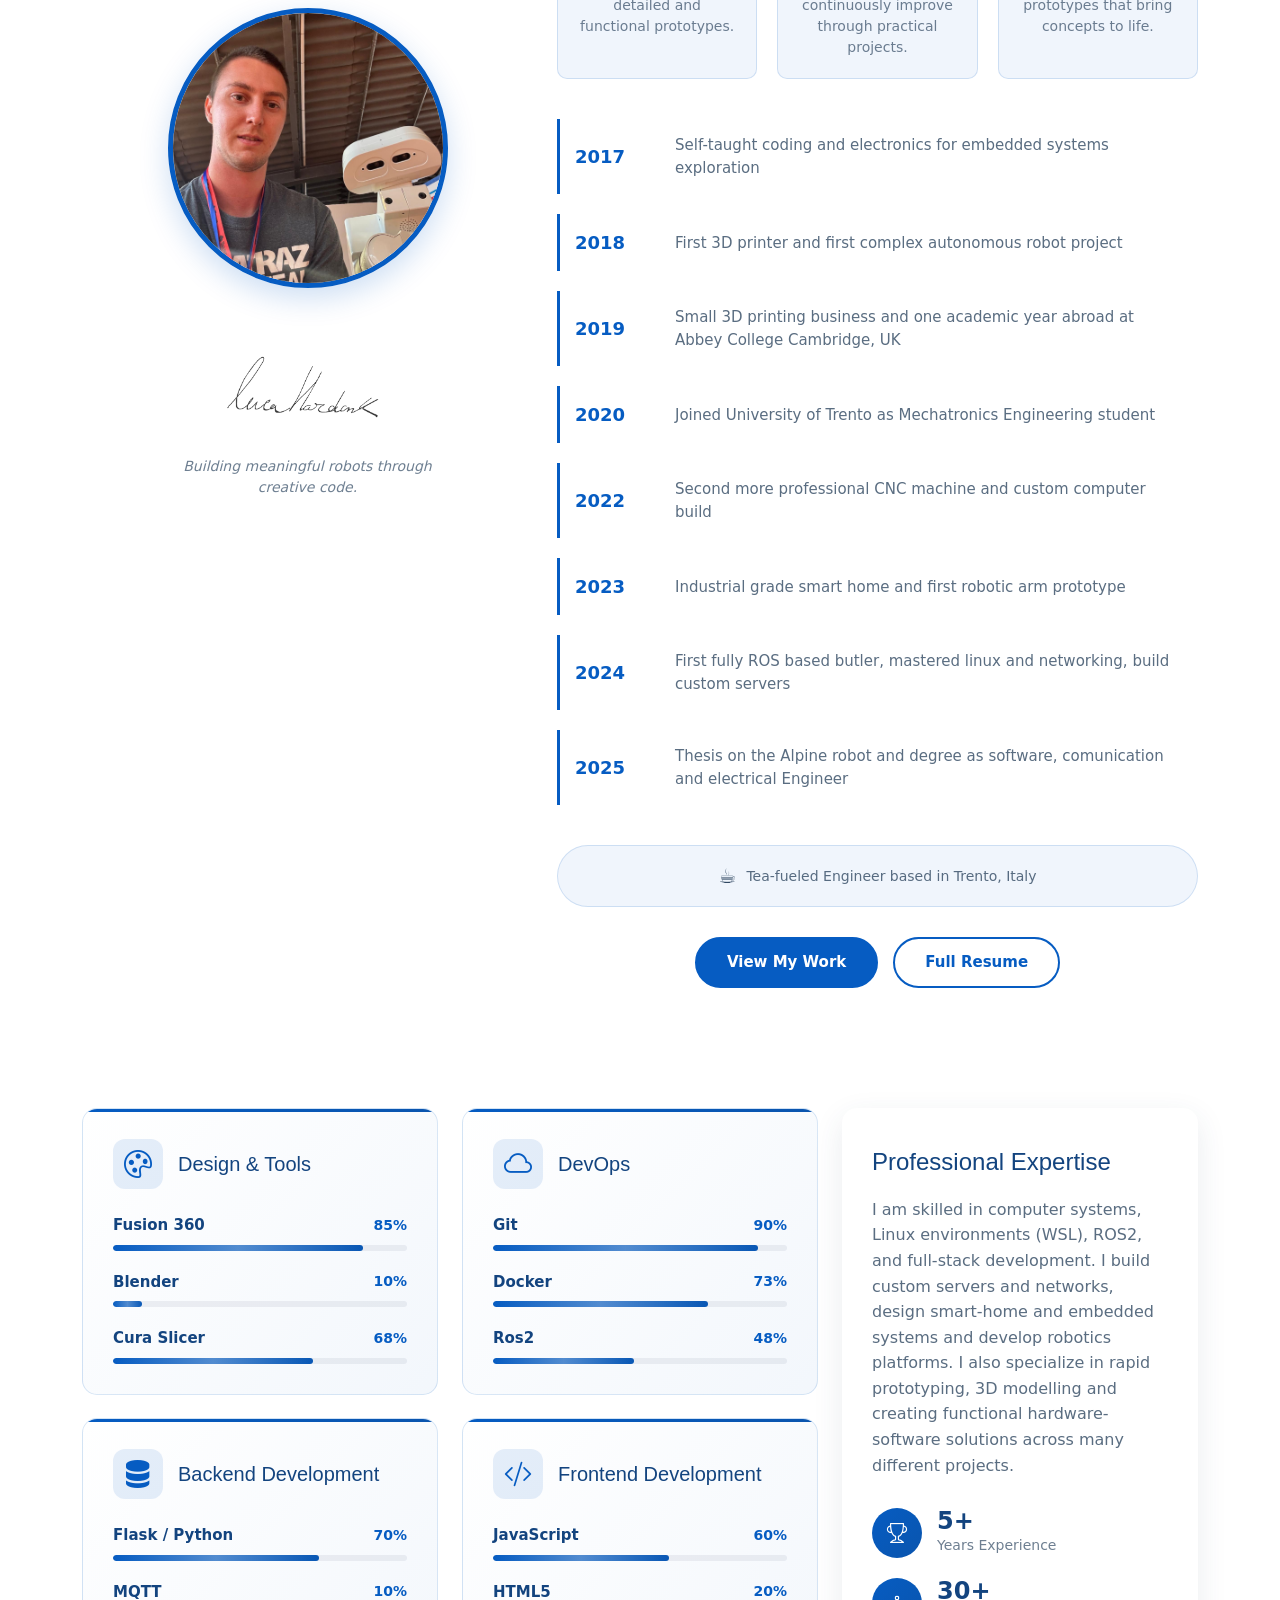
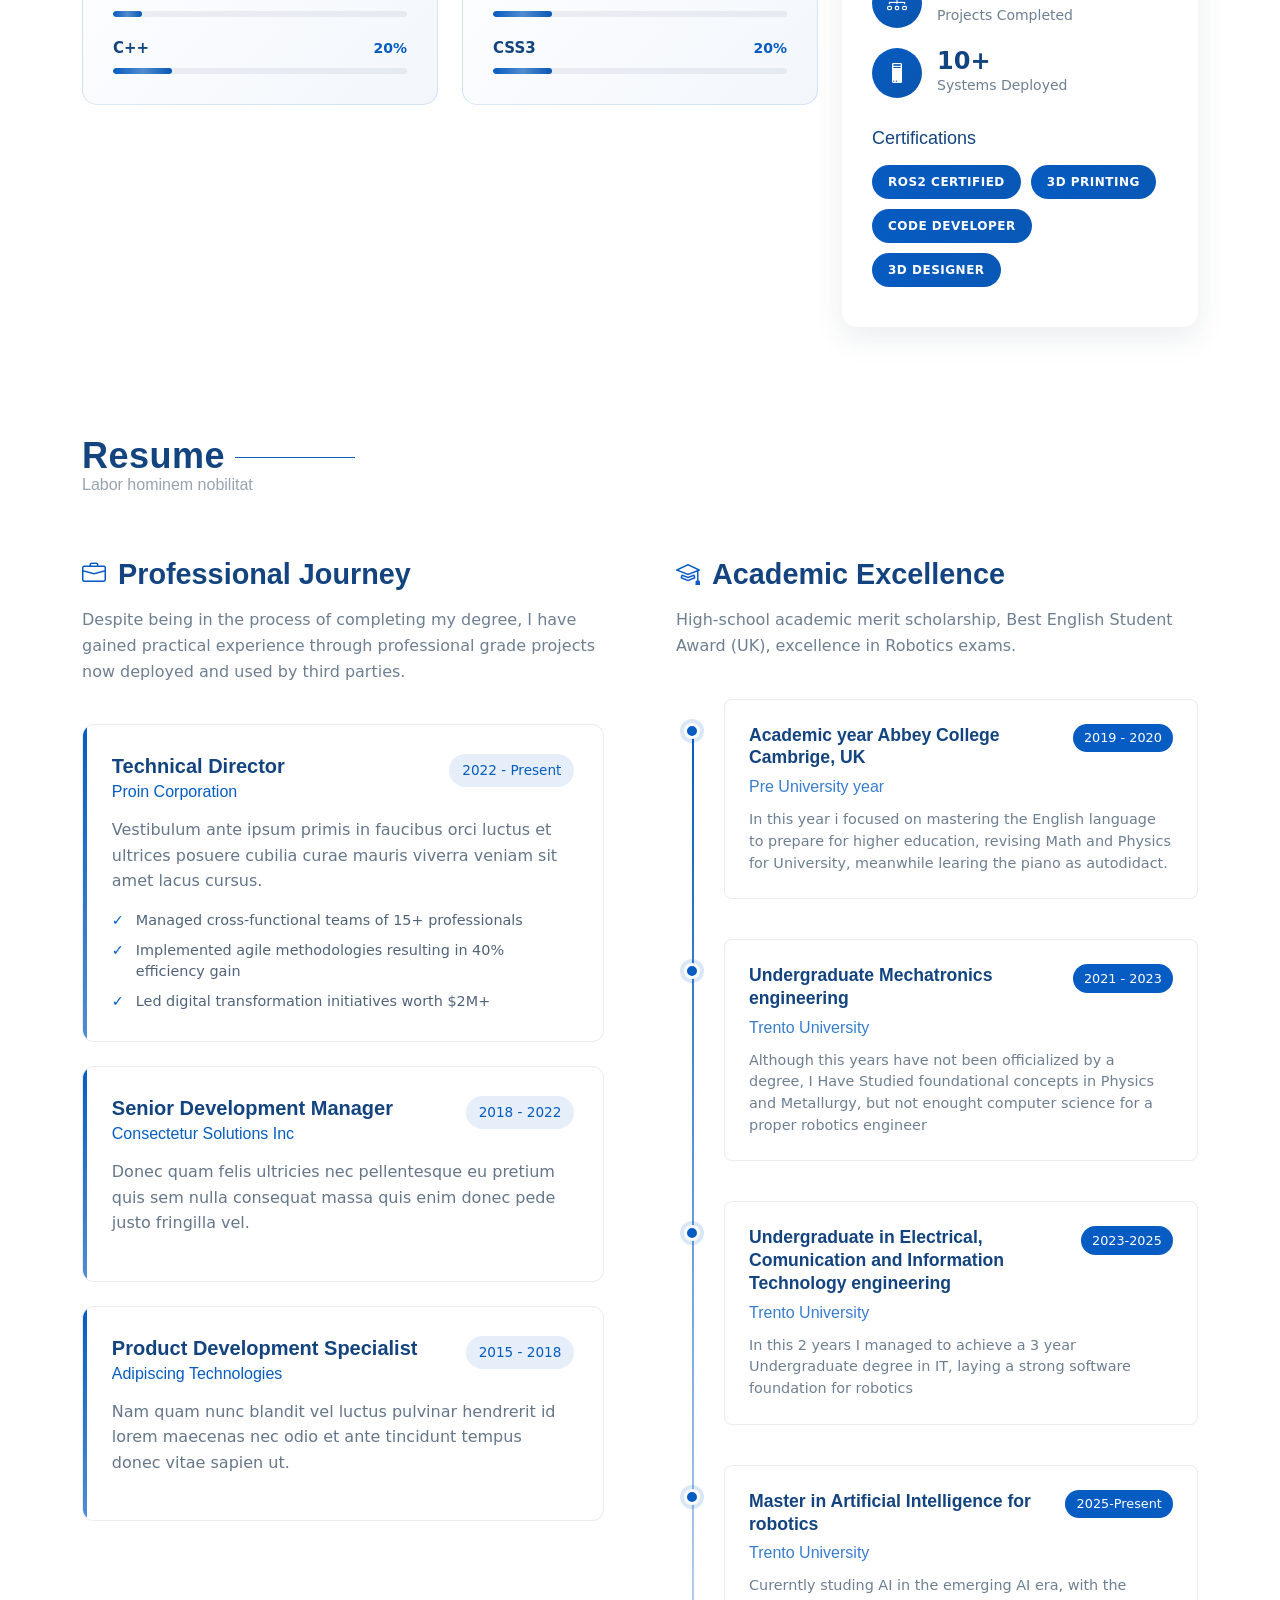
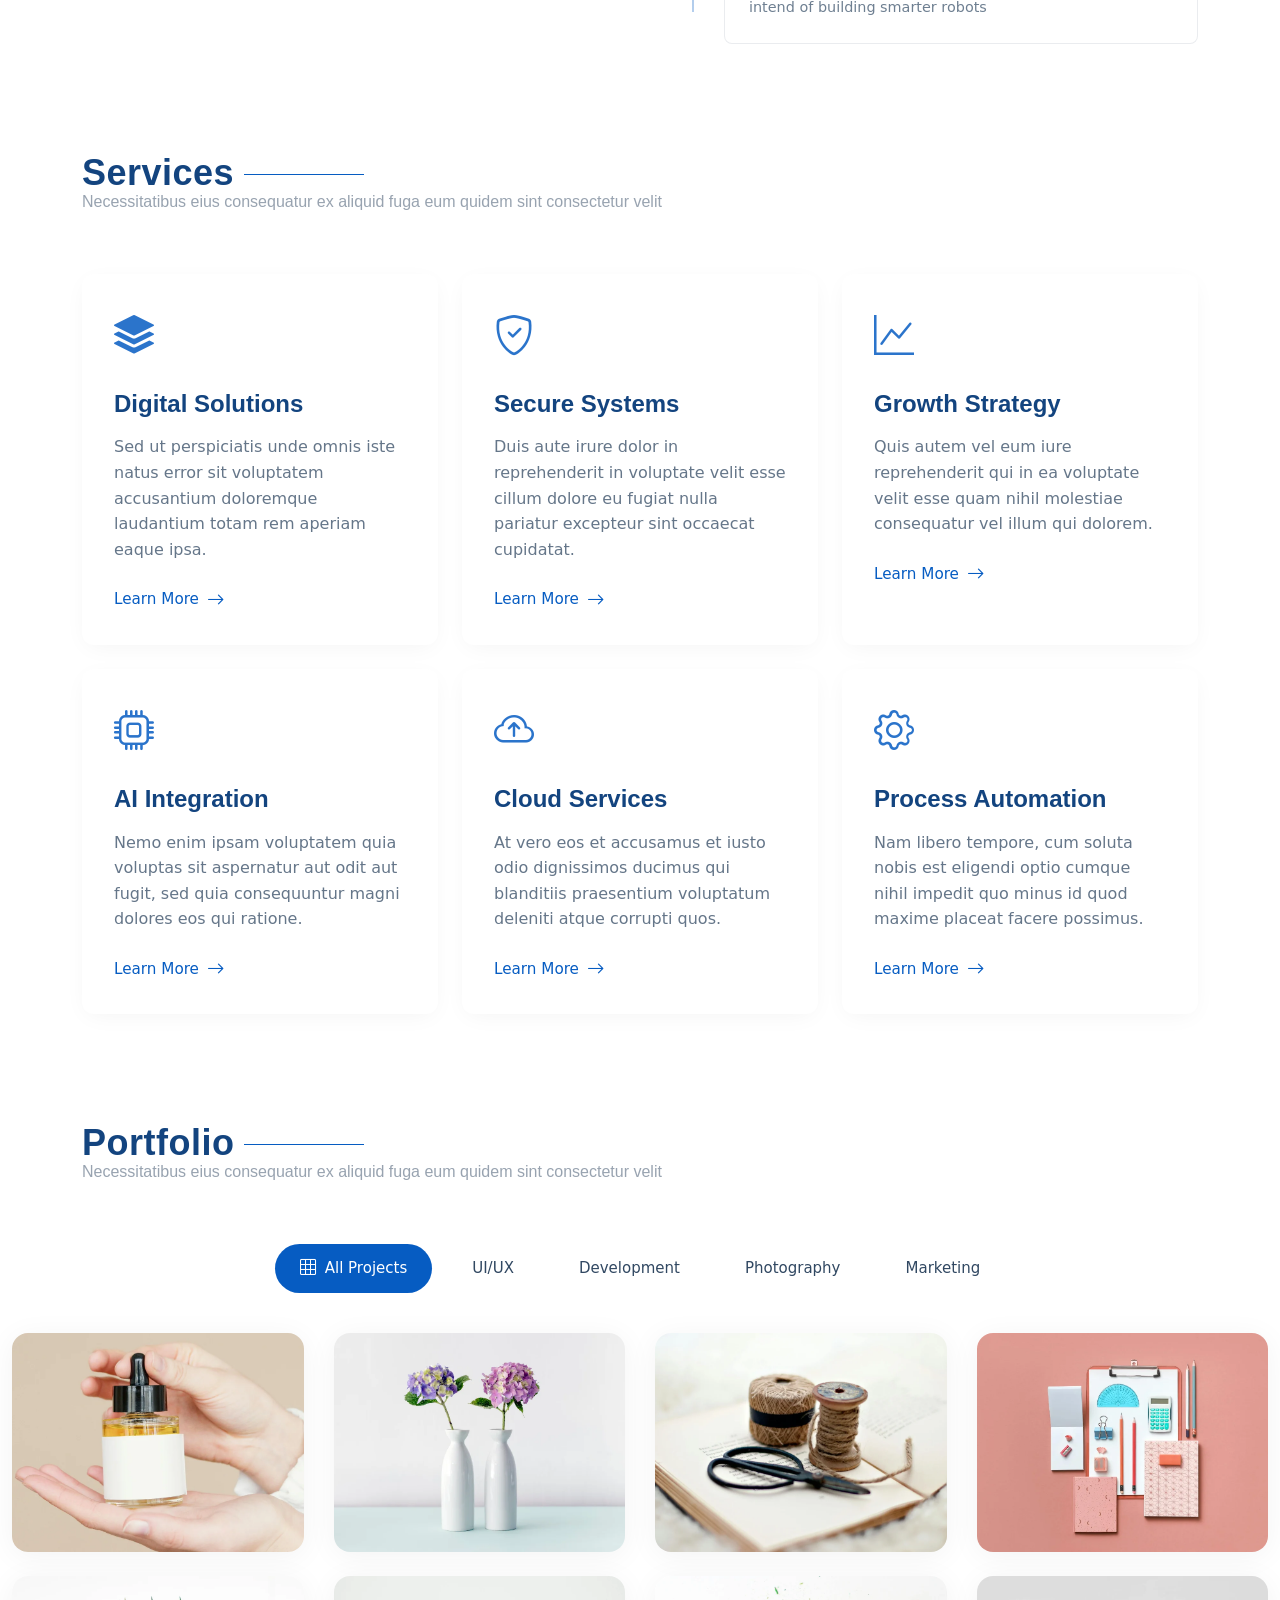
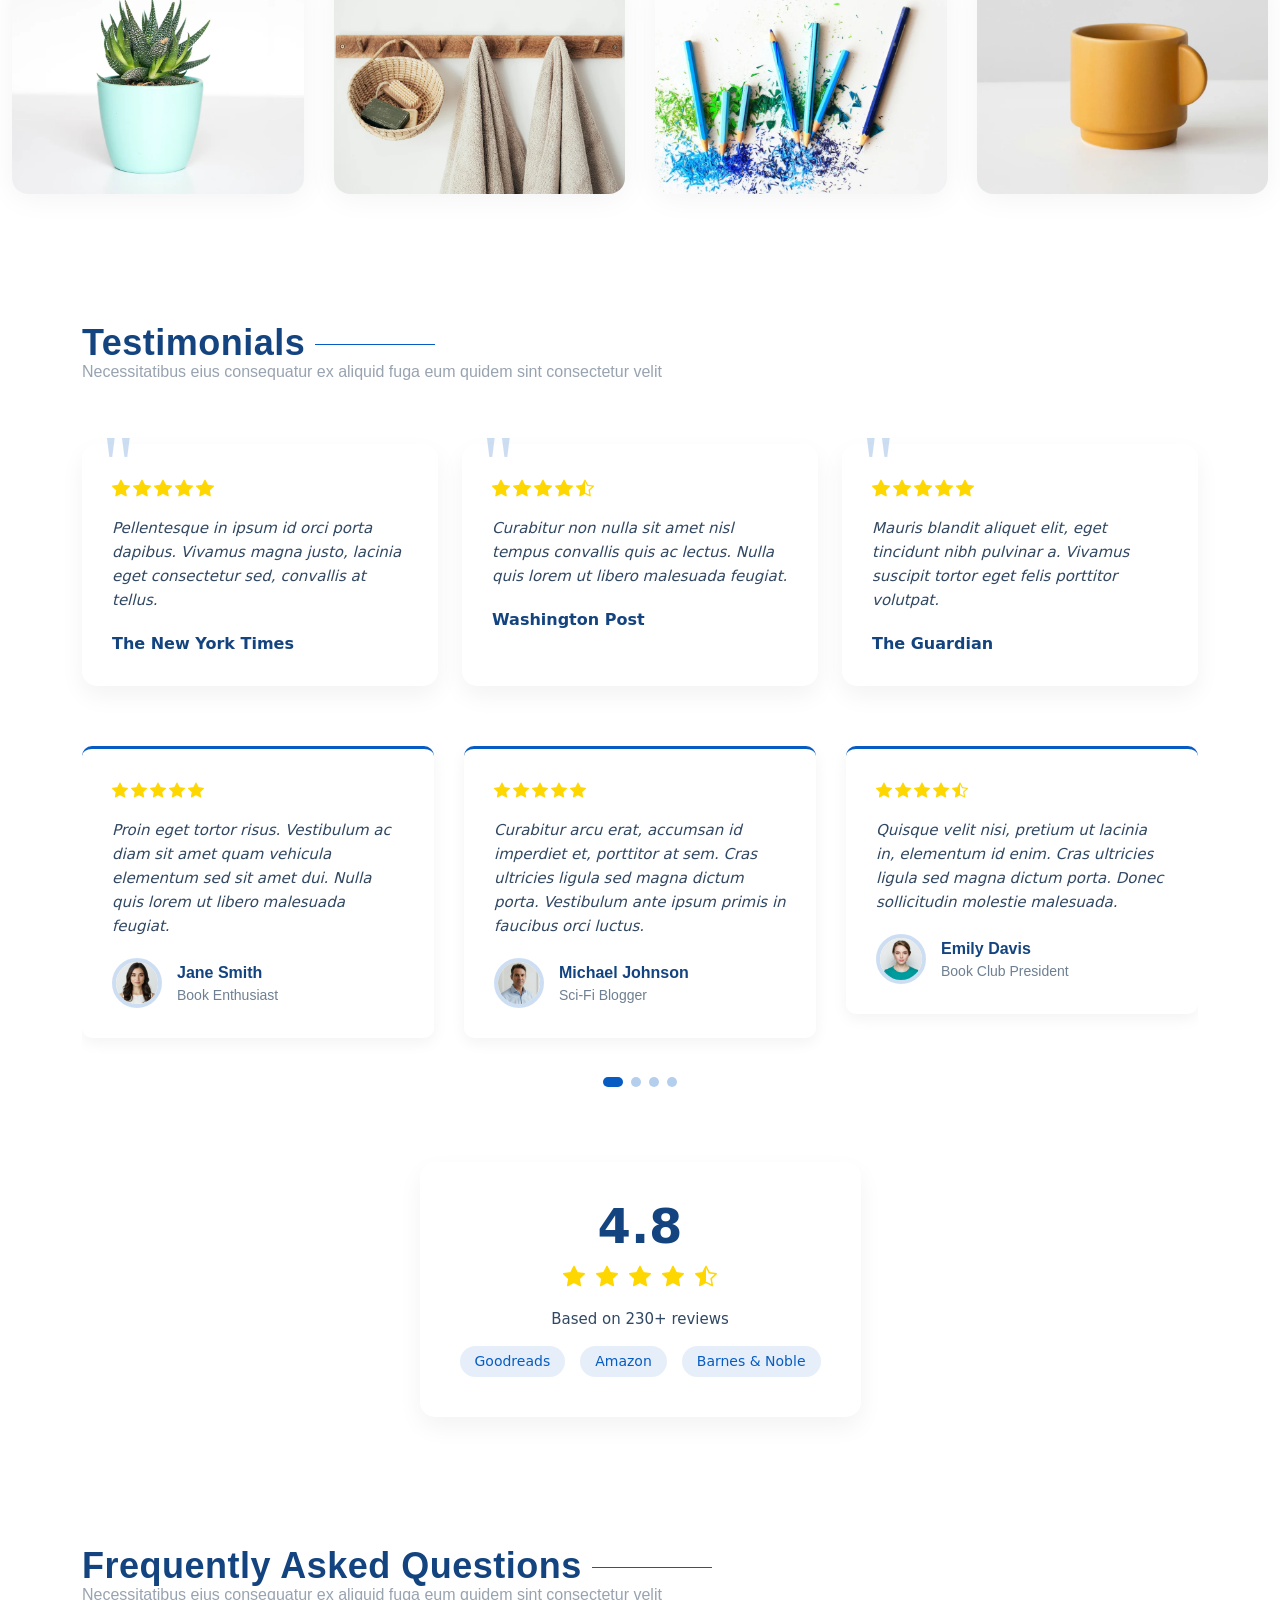
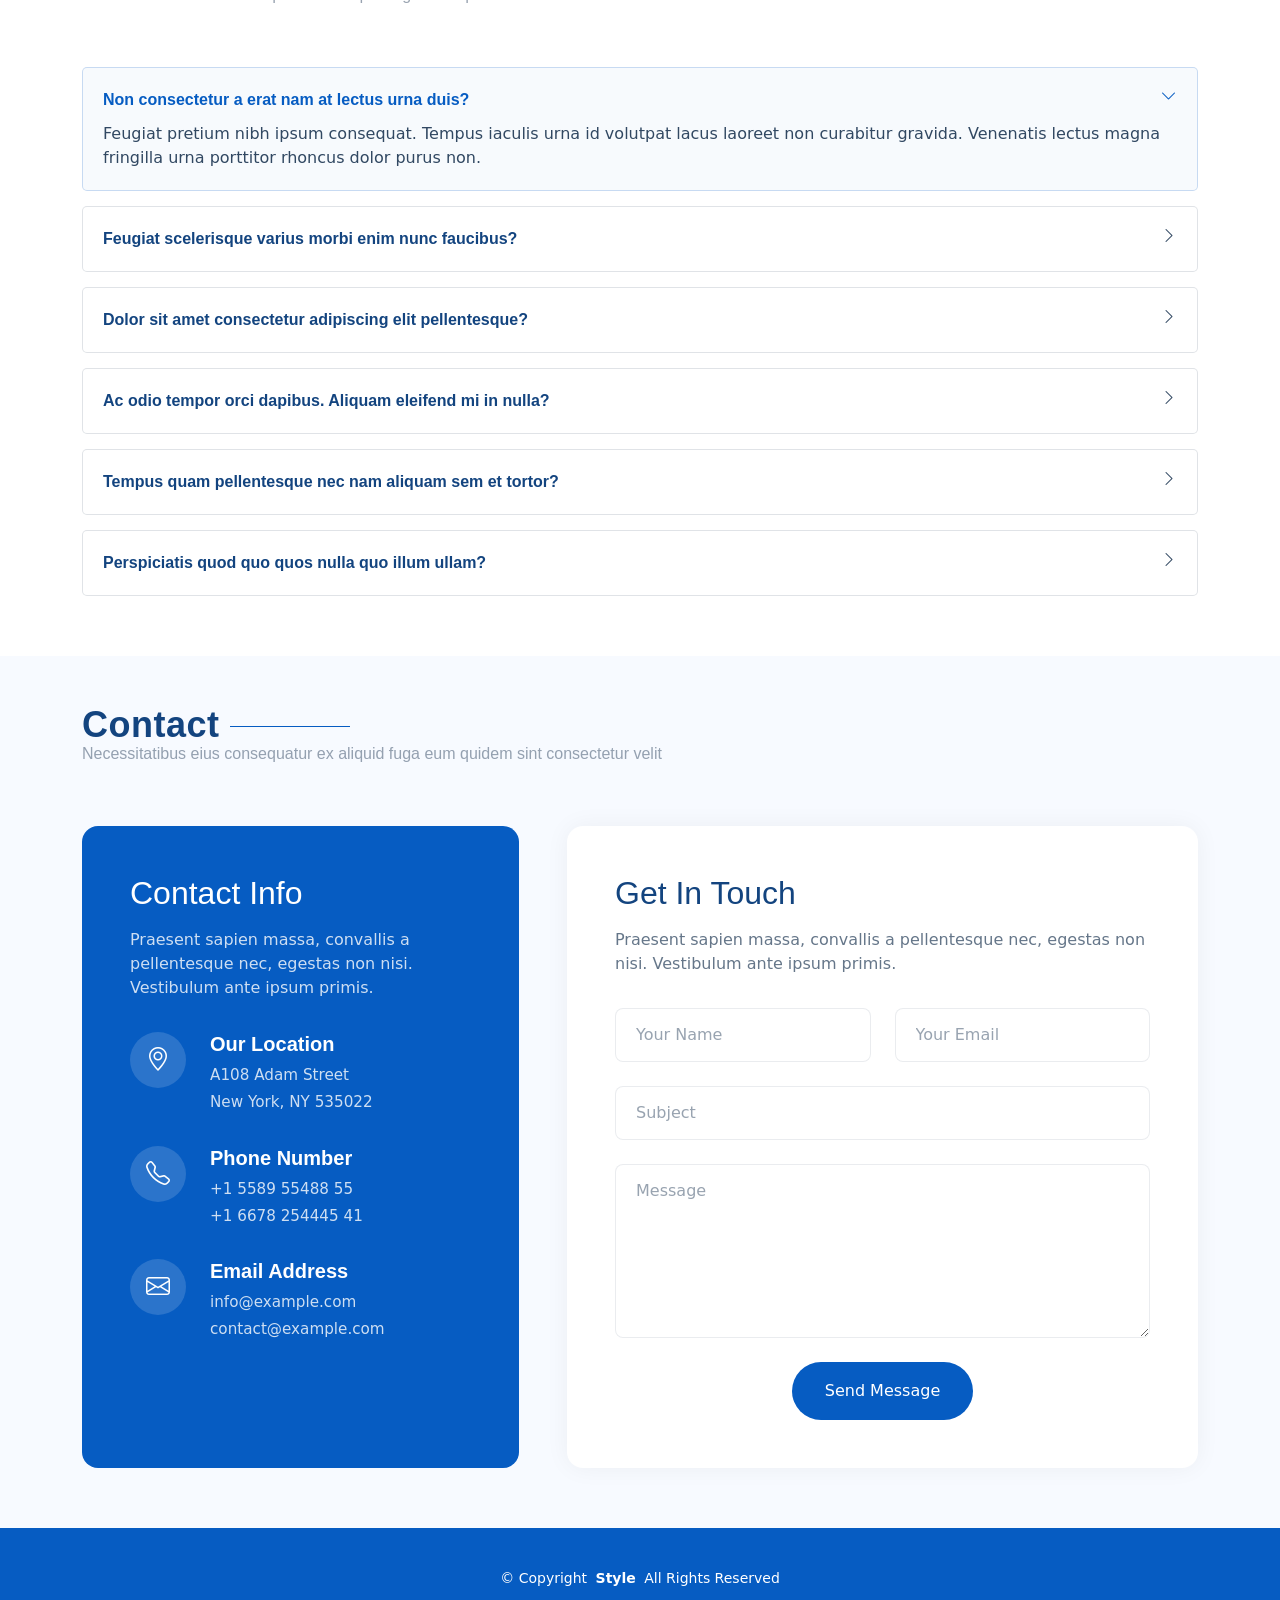
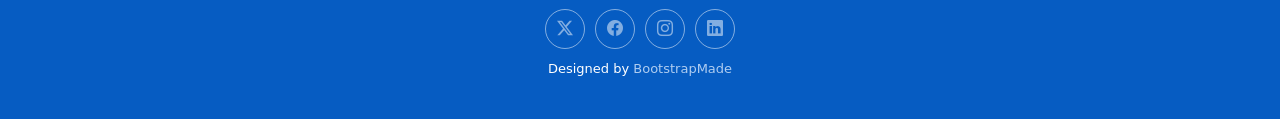
==== commit ce4ab308: "starting working on resume, added global varibles and update script for years of experrience, prject" ====
--- a/index.html
+++ b/index.html
@@ -1,5 +1,8 @@
 <!DOCTYPE html>
 <html lang="en">
+
+
+
 
 <head>
   <meta charset="utf-8">
@@ -7,6 +10,15 @@
   <title>Index - Style Bootstrap Template</title>
   <meta name="description" content="">
   <meta name="keywords" content="">
+
+  <script>
+  // ======= GLOBAL PORTFOLIO STATS =======
+  const GLOBAL_STATS = {
+    projectsCompleted: 30,
+    yearsExperience: 5,
+    systemsDeployed: 10
+  };
+  </script>
 
   <!-- Favicons -->
   <link href="assets/img/favicon.png" rel="icon">
@@ -111,18 +123,18 @@
             <div class="content-wrapper">
               <h1 class="hero-title">Creative <span class="typed" data-typed-items="Engineer, Software Developer, 3D Designer, Roboteer "></span></h1>
               <p class="lead">I design innovative solutions that blend technology and creativity. My main focus is Robotics, an interdisciplinary field where engineering, mechanics, AI, and software development converge.</p>
-
+              <!--use global varible defined at top, no hard coded values -->
               <div class="hero-stats" data-aos="fade-up" data-aos-delay="200">
                 <div class="stat-item">
-                  <span class="purecounter" data-purecounter-start="0" data-purecounter-end="30" data-purecounter-duration="1">0</span>
+                  <span class="purecounter" data-purecounter-start="0" data-purecounter-end="0" data-purecounter-duration="1">0</span>
                   <span class="stat-label">Projects Completed</span>
                 </div>
                 <div class="stat-item">
-                  <span class="purecounter" data-purecounter-start="0" data-purecounter-end="5" data-purecounter-duration="1">0</span>
+                  <span class="purecounter" data-purecounter-start="0" data-purecounter-end="0" data-purecounter-duration="1">0</span>
                   <span class="stat-label">Years Experience</span>
                 </div>
                 <div class="stat-item">
-                  <span class="purecounter" data-purecounter-start="0" data-purecounter-end="10" data-purecounter-duration="1">0</span>
+                  <span class="purecounter" data-purecounter-start="0" data-purecounter-end="0" data-purecounter-duration="1">0</span>
                   <span class="stat-label">Systems deployed</span>
                 </div>
               </div>
@@ -289,7 +301,132 @@
           <div class="col-lg-8">
             <div class="skills-grid">
               <div class="row g-4">
+
+                <!-- 1. Design & Tools -->
                 <div class="col-md-6" data-aos="flip-left" data-aos-delay="200">
+                  <div class="skill-card">
+                    <div class="skill-header">
+                      <i class="bi bi-palette"></i>
+                      <h3>Design &amp; Tools</h3>
+                    </div>
+                    <div class="skills-animation">
+                      <div class="skill-item">
+                        <div class="skill-info">
+                          <span class="skill-name">Fusion 360</span>
+                          <span class="skill-percentage">85%</span>
+                        </div>
+                        <div class="skill-bar progress">
+                          <div class="progress-bar" role="progressbar" aria-valuenow="85" aria-valuemin="0" aria-valuemax="100"></div>
+                        </div>
+                      </div>
+
+                      <div class="skill-item">
+                        <div class="skill-info">
+                          <span class="skill-name">Blender</span>
+                          <span class="skill-percentage">10%</span>
+                        </div>
+                        <div class="skill-bar progress">
+                          <div class="progress-bar" role="progressbar" aria-valuenow="10" aria-valuemin="0" aria-valuemax="100"></div>
+                        </div>
+                      </div>
+
+                      <div class="skill-item">
+                        <div class="skill-info">
+                          <span class="skill-name">Cura Slicer</span>
+                          <span class="skill-percentage">68%</span>
+                        </div>
+                        <div class="skill-bar progress">
+                          <div class="progress-bar" role="progressbar" aria-valuenow="68" aria-valuemin="0" aria-valuemax="100"></div>
+                        </div>
+                      </div>
+                    </div>
+                  </div><!-- End Design Card -->
+                </div>
+
+                <!-- 2. Cloud & DevOps -->
+                <div class="col-md-6" data-aos="flip-left" data-aos-delay="300">
+                  <div class="skill-card">
+                    <div class="skill-header">
+                      <i class="bi bi-cloud"></i>
+                      <h3>DevOps</h3>
+                    </div>
+                    <div class="skills-animation">
+                      <div class="skill-item">
+                        <div class="skill-info">
+                          <span class="skill-name">Git</span>
+                          <span class="skill-percentage">90%</span>
+                        </div>
+                        <div class="skill-bar progress">
+                          <div class="progress-bar" role="progressbar" aria-valuenow="90" aria-valuemin="0" aria-valuemax="100"></div>
+                        </div>
+                      </div>
+
+                      <div class="skill-item">
+                        <div class="skill-info">
+                          <span class="skill-name">Docker</span>
+                          <span class="skill-percentage">73%</span>
+                        </div>
+                        <div class="skill-bar progress">
+                          <div class="progress-bar" role="progressbar" aria-valuenow="73" aria-valuemin="0" aria-valuemax="100"></div>
+                        </div>
+                      </div>
+
+                      <div class="skill-item">
+                        <div class="skill-info">
+                          <span class="skill-name">Ros2</span>
+                          <span class="skill-percentage">48%</span>
+                        </div>
+                        <div class="skill-bar progress">
+                          <div class="progress-bar" role="progressbar" aria-valuenow="48" aria-valuemin="0" aria-valuemax="100"></div>
+                        </div>
+                      </div>
+                    </div>
+                  </div><!-- End DevOps Card -->
+                </div>
+
+                <!-- 3. Backend Development (moved to position 3) -->
+                <div class="col-md-6" data-aos="flip-left" data-aos-delay="400">
+                  <div class="skill-card">
+                    <div class="skill-header">
+                      <i class="bi bi-server"></i>
+                      <h3>Backend Development</h3>
+                    </div>
+                    <div class="skills-animation">
+                      <div class="skill-item">
+                        <div class="skill-info">
+                          <span class="skill-name">Flask / Python</span>
+                          <span class="skill-percentage">70%</span>
+                        </div>
+                        <div class="skill-bar progress">
+                          <div class="progress-bar" role="progressbar" aria-valuenow="70" aria-valuemin="0" aria-valuemax="100"></div>
+                        </div>
+                      </div>
+
+                      <div class="skill-item">
+                        <div class="skill-info">
+                          <span class="skill-name">MQTT</span>
+                          <span class="skill-percentage">10%</span>
+                        </div>
+                        <div class="skill-bar progress">
+                          <div class="progress-bar" role="progressbar" aria-valuenow="10" aria-valuemin="0" aria-valuemax="100"></div>
+                        </div>
+                      </div>
+
+                      <div class="skill-item">
+                        <div class="skill-info">
+                          <span class="skill-name">C++</span>
+                          <span class="skill-percentage">20%</span>
+                        </div>
+                        <div class="skill-bar progress">
+                          <div class="progress-bar" role="progressbar" aria-valuenow="20" aria-valuemin="0" aria-valuemax="100"></div>
+                        </div>
+                      </div>
+                    </div>
+                  </div><!-- End Backend Card -->
+                </div>
+
+                <!-- 4. Frontend Development (moved to position 4) -->
+                <div class="col-md-6" data-aos="flip-left" data-aos-delay="500">
                   <div class="skill-card">
                     <div class="skill-header">
                       <i class="bi bi-code-slash"></i>
@@ -298,172 +435,53 @@
                     <div class="skills-animation">
                       <div class="skill-item">
                         <div class="skill-info">
-                          <span class="skill-name">HTML/CSS</span>
-                          <span class="skill-percentage">95%</span>
+                          <span class="skill-name">JavaScript</span>
+                          <span class="skill-percentage">60%</span>
                         </div>
                         <div class="skill-bar progress">
-                          <div class="progress-bar" role="progressbar" aria-valuenow="95" aria-valuemin="0" aria-valuemax="100"></div>
+                          <div class="progress-bar" role="progressbar" aria-valuenow="60" aria-valuemin="0" aria-valuemax="100"></div>
                         </div>
                       </div>
 
                       <div class="skill-item">
                         <div class="skill-info">
-                          <span class="skill-name">JavaScript</span>
-                          <span class="skill-percentage">88%</span>
+                          <span class="skill-name">HTML5</span>
+                          <span class="skill-percentage">20%</span>
                         </div>
                         <div class="skill-bar progress">
-                          <div class="progress-bar" role="progressbar" aria-valuenow="88" aria-valuemin="0" aria-valuemax="100"></div>
+                          <div class="progress-bar" role="progressbar" aria-valuenow="20" aria-valuemin="0" aria-valuemax="100"></div>
                         </div>
                       </div>
 
                       <div class="skill-item">
                         <div class="skill-info">
-                          <span class="skill-name">Vue.js</span>
-                          <span class="skill-percentage">82%</span>
+                          <span class="skill-name">CSS3</span>
+                          <span class="skill-percentage">20%</span>
                         </div>
                         <div class="skill-bar progress">
-                          <div class="progress-bar" role="progressbar" aria-valuenow="82" aria-valuemin="0" aria-valuemax="100"></div>
+                          <div class="progress-bar" role="progressbar" aria-valuenow="20" aria-valuemin="0" aria-valuemax="100"></div>
                         </div>
                       </div>
                     </div>
                   </div><!-- End Frontend Card -->
                 </div>
 
-                <div class="col-md-6" data-aos="flip-left" data-aos-delay="300">
-                  <div class="skill-card">
-                    <div class="skill-header">
-                      <i class="bi bi-server"></i>
-                      <h3>Backend Development</h3>
-                    </div>
-                    <div class="skills-animation">
-                      <div class="skill-item">
-                        <div class="skill-info">
-                          <span class="skill-name">PHP</span>
-                          <span class="skill-percentage">78%</span>
-                        </div>
-                        <div class="skill-bar progress">
-                          <div class="progress-bar" role="progressbar" aria-valuenow="78" aria-valuemin="0" aria-valuemax="100"></div>
-                        </div>
-                      </div>
-
-                      <div class="skill-item">
-                        <div class="skill-info">
-                          <span class="skill-name">Laravel</span>
-                          <span class="skill-percentage">75%</span>
-                        </div>
-                        <div class="skill-bar progress">
-                          <div class="progress-bar" role="progressbar" aria-valuenow="75" aria-valuemin="0" aria-valuemax="100"></div>
-                        </div>
-                      </div>
-
-                      <div class="skill-item">
-                        <div class="skill-info">
-                          <span class="skill-name">MySQL</span>
-                          <span class="skill-percentage">72%</span>
-                        </div>
-                        <div class="skill-bar progress">
-                          <div class="progress-bar" role="progressbar" aria-valuenow="72" aria-valuemin="0" aria-valuemax="100"></div>
-                        </div>
-                      </div>
-                    </div>
-                  </div><!-- End Backend Card -->
-                </div>
-
-                <div class="col-md-6" data-aos="flip-left" data-aos-delay="400">
-                  <div class="skill-card">
-                    <div class="skill-header">
-                      <i class="bi bi-palette"></i>
-                      <h3>Design &amp; Tools</h3>
-                    </div>
-                    <div class="skills-animation">
-                      <div class="skill-item">
-                        <div class="skill-info">
-                          <span class="skill-name">Figma</span>
-                          <span class="skill-percentage">85%</span>
-                        </div>
-                        <div class="skill-bar progress">
-                          <div class="progress-bar" role="progressbar" aria-valuenow="85" aria-valuemin="0" aria-valuemax="100"></div>
-                        </div>
-                      </div>
-
-                      <div class="skill-item">
-                        <div class="skill-info">
-                          <span class="skill-name">Photoshop</span>
-                          <span class="skill-percentage">70%</span>
-                        </div>
-                        <div class="skill-bar progress">
-                          <div class="progress-bar" role="progressbar" aria-valuenow="70" aria-valuemin="0" aria-valuemax="100"></div>
-                        </div>
-                      </div>
-
-                      <div class="skill-item">
-                        <div class="skill-info">
-                          <span class="skill-name">Illustrator</span>
-                          <span class="skill-percentage">68%</span>
-                        </div>
-                        <div class="skill-bar progress">
-                          <div class="progress-bar" role="progressbar" aria-valuenow="68" aria-valuemin="0" aria-valuemax="100"></div>
-                        </div>
-                      </div>
-                    </div>
-                  </div><!-- End Design Card -->
-                </div>
-
-                <div class="col-md-6" data-aos="flip-left" data-aos-delay="500">
-                  <div class="skill-card">
-                    <div class="skill-header">
-                      <i class="bi bi-cloud"></i>
-                      <h3>Cloud &amp; DevOps</h3>
-                    </div>
-                    <div class="skills-animation">
-                      <div class="skill-item">
-                        <div class="skill-info">
-                          <span class="skill-name">AWS</span>
-                          <span class="skill-percentage">76%</span>
-                        </div>
-                        <div class="skill-bar progress">
-                          <div class="progress-bar" role="progressbar" aria-valuenow="76" aria-valuemin="0" aria-valuemax="100"></div>
-                        </div>
-                      </div>
-
-                      <div class="skill-item">
-                        <div class="skill-info">
-                          <span class="skill-name">Docker</span>
-                          <span class="skill-percentage">73%</span>
-                        </div>
-                        <div class="skill-bar progress">
-                          <div class="progress-bar" role="progressbar" aria-valuenow="73" aria-valuemin="0" aria-valuemax="100"></div>
-                        </div>
-                      </div>
-
-                      <div class="skill-item">
-                        <div class="skill-info">
-                          <span class="skill-name">Git</span>
-                          <span class="skill-percentage">90%</span>
-                        </div>
-                        <div class="skill-bar progress">
-                          <div class="progress-bar" role="progressbar" aria-valuenow="90" aria-valuemin="0" aria-valuemax="100"></div>
-                        </div>
-                      </div>
-                    </div>
-                  </div><!-- End DevOps Card -->
-                </div>
               </div>
             </div><!-- End Skills Grid -->
           </div>
+
 
           <div class="col-lg-4">
             <div class="skills-summary" data-aos="fade-left" data-aos-delay="200">
               <h3>Professional Expertise</h3>
-              <p>Lorem ipsum dolor sit amet, consectetur adipiscing elit. Sed do eiusmod tempor incididunt ut labore et dolore magna aliqua. Ut enim ad minim veniam.</p>
-
+              <p>I am skilled in computer systems, Linux environments (WSL), ROS2, and full-stack development. I build custom servers and networks, design smart-home and embedded systems and develop robotics platforms. I also specialize in rapid prototyping, 3D modelling and creating functional hardware-software solutions across many different projects.</p>
               <div class="summary-stats">
                 <div class="stat-item" data-aos="zoom-in" data-aos-delay="300">
                   <div class="stat-circle">
                     <i class="bi bi-trophy"></i>
                   </div>
                   <div class="stat-info">
-                    <span class="stat-number">5+</span>
+                    <span class="stat-number">0+</span>
                     <span class="stat-label">Years Experience</span>
                   </div>
                 </div>
@@ -473,18 +491,18 @@
                     <i class="bi bi-diagram-3"></i>
                   </div>
                   <div class="stat-info">
-                    <span class="stat-number">50+</span>
+                    <span class="stat-number stat-projects">0+</span>
                     <span class="stat-label">Projects Completed</span>
                   </div>
                 </div>
 
                 <div class="stat-item" data-aos="zoom-in" data-aos-delay="500">
                   <div class="stat-circle">
-                    <i class="bi bi-people"></i>
+                    <i class="bi bi-pc"></i>
                   </div>
                   <div class="stat-info">
-                    <span class="stat-number">30+</span>
-                    <span class="stat-label">Happy Clients</span>
+                    <span class="stat-number stat-systems">0+</span>
+                    <span class="stat-label">Systems Deployed</span>
                   </div>
                 </div>
               </div>
@@ -492,10 +510,10 @@
               <div class="skills-badges" data-aos="fade-up" data-aos-delay="600">
                 <h4>Certifications</h4>
                 <div class="badge-list">
-                  <div class="skill-badge">AWS Certified</div>
-                  <div class="skill-badge">Laravel Expert</div>
-                  <div class="skill-badge">Vue.js Developer</div>
-                  <div class="skill-badge">UI/UX Design</div>
+                  <div class="skill-badge">ROS2 Certified</div>
+                  <div class="skill-badge">3D Printing </div>
+                  <div class="skill-badge">Code Developer</div>
+                  <div class="skill-badge">3D Designer</div>
                 </div>
               </div>
             </div><!-- End Skills Summary -->
@@ -512,7 +530,7 @@
       <!-- Section Title -->
       <div class="container section-title">
         <h2>Resume</h2>
-        <p>Necessitatibus eius consequatur ex aliquid fuga eum quidem sint consectetur velit</p>
+        <p>Labor hominem nobilitat</p>
       </div><!-- End Section Title -->
 
       <div class="container" data-aos="fade-up" data-aos-delay="100">
@@ -522,7 +540,7 @@
             <div class="experience-section">
               <div class="section-header">
                 <h2><i class="bi bi-briefcase"></i> Professional Journey</h2>
-                <p class="section-subtitle">Pellentesque habitant morbi tristique senectus et netus et malesuada fames ac turpis egestas vestibulum tortor quam.</p>
+                <p class="section-subtitle">Despite being in the process of completing my degree, I have gained practical experience through professional grade projects now deployed and used by third parties.</p>
               </div>
 
               <div class="experience-cards">
@@ -577,7 +595,7 @@
             <div class="education-section">
               <div class="section-header">
                 <h2><i class="bi bi-mortarboard"></i> Academic Excellence</h2>
-                <p class="section-subtitle">Lorem ipsum dolor sit amet consectetuer adipiscing elit aenean commodo ligula eget dolor aenean massa.</p>
+                <p class="section-subtitle">High-school academic merit scholarship, Best English Student Award (UK), excellence in Robotics exams. </p>
               </div>
 
               <div class="education-timeline">
@@ -587,11 +605,11 @@
                   <div class="timeline-marker"></div>
                   <div class="education-content">
                     <div class="degree-header">
-                      <h3>Master of Computer Science</h3>
-                      <span class="year">2015 - 2017</span>
-                    </div>
-                    <h4 class="institution">Tempus University</h4>
-                    <p>Cum sociis natoque penatibus et magnis dis parturient montes nascetur ridiculus mus donec quam felis ultricies nec.</p>
+                      <h3>Academic year Abbey College Cambrige, UK</h3>
+                      <span class="year">2019 - 2020</span>
+                    </div>
+                    <h4 class="institution">Pre University year</h4>
+                    <p>In this year i focused on mastering the English language to prepare for higher education, revising Math and Physics for University, meanwhile learing the piano as autodidact.</p>
                   </div>
                 </div>
 
@@ -599,11 +617,11 @@
                   <div class="timeline-marker"></div>
                   <div class="education-content">
                     <div class="degree-header">
-                      <h3>Bachelor of Information Technology</h3>
-                      <span class="year">2011 - 2015</span>
-                    </div>
-                    <h4 class="institution">Rhoncus Institute of Technology</h4>
-                    <p>Nullam dictum felis eu pede mollis pretium integer tincidunt cras dapibus vivamus elementum semper nisi aenean vulputate.</p>
+                      <h3>Undergraduate Mechatronics engineering</h3>
+                      <span class="year">2021 - 2023</span>
+                    </div>
+                    <h4 class="institution">Trento University</h4>
+                    <p>Although this years have not been officialized by a degree, I Have Studied foundational concepts in Physics and Metallurgy, but not enought computer science for a proper robotics engineer</p>
                   </div>
                 </div>
 
@@ -611,11 +629,23 @@
                   <div class="timeline-marker"></div>
                   <div class="education-content">
                     <div class="degree-header">
-                      <h3>Certificate in Digital Innovation</h3>
-                      <span class="year">2020</span>
-                    </div>
-                    <h4 class="institution">Ligula Academy</h4>
-                    <p>Etiam sit amet orci eget eros faucibus tincidunt duis leo sed fringilla mauris sit amet nibh donec sodales sagittis magna.</p>
+                      <h3>Undergraduate in Electrical, Comunication and Information Technology engineering</h3>
+                      <span class="year">2023-2025</span>
+                    </div>
+                    <h4 class="institution">Trento University</h4>
+                    <p>In this 2 years I managed to achieve a 3 year Undergraduate degree in IT, laying a strong software foundation for robotics </p>
+                  </div>
+                </div>
+
+                <div class="education-item" data-aos="slide-up" data-aos-delay="100">
+                  <div class="timeline-marker"></div>
+                  <div class="education-content">
+                    <div class="degree-header">
+                      <h3>Master in Artificial Intelligence for robotics</h3>
+                      <span class="year">2025-Present</span>
+                    </div>
+                    <h4 class="institution">Trento University</h4>
+                    <p>Curerntly studing AI in the emerging AI era, with the intend of building smarter robots </p>
                   </div>
                 </div>
               </div>
@@ -1400,6 +1430,35 @@
   });
   </script>
 
+<!-- ==== GLOBAL STAT SYNCHRONIZATION SCRIPT ==== -->
+  <script>
+  document.addEventListener("DOMContentLoaded", () => {
+    // HERO counters
+    const heroProjects = document.querySelector("#hero .stat-item:nth-child(1) .purecounter");
+    const heroYears    = document.querySelector("#hero .stat-item:nth-child(2) .purecounter");
+    const heroSystems  = document.querySelector("#hero .stat-item:nth-child(3) .purecounter");
+
+    heroProjects?.setAttribute("data-purecounter-end", GLOBAL_STATS.projectsCompleted);
+    heroYears?.setAttribute("data-purecounter-end", GLOBAL_STATS.yearsExperience);
+    heroSystems?.setAttribute("data-purecounter-end", GLOBAL_STATS.systemsDeployed);
+
+    // Skills Summary – Years
+    const summaryYears = document.querySelector(".skills-summary .stat-item .stat-number");
+    summaryYears && (summaryYears.innerText = GLOBAL_STATS.yearsExperience + "+");
+
+    // Skills Summary – Projects
+    const summaryProjects = document.querySelector(".skills-summary .stat-projects");
+    summaryProjects && (summaryProjects.innerText = GLOBAL_STATS.projectsCompleted + "+");
+
+    // Skills Summary – Systems Deployed
+    const summarySystems = document.querySelector(".skills-summary .stat-systems");
+    summarySystems && (summarySystems.innerText = GLOBAL_STATS.systemsDeployed + "+");
+  });
+  </script>
+
+
+
+
 
   <!-- Main JS File -->
   <script src="assets/js/main.js"></script>
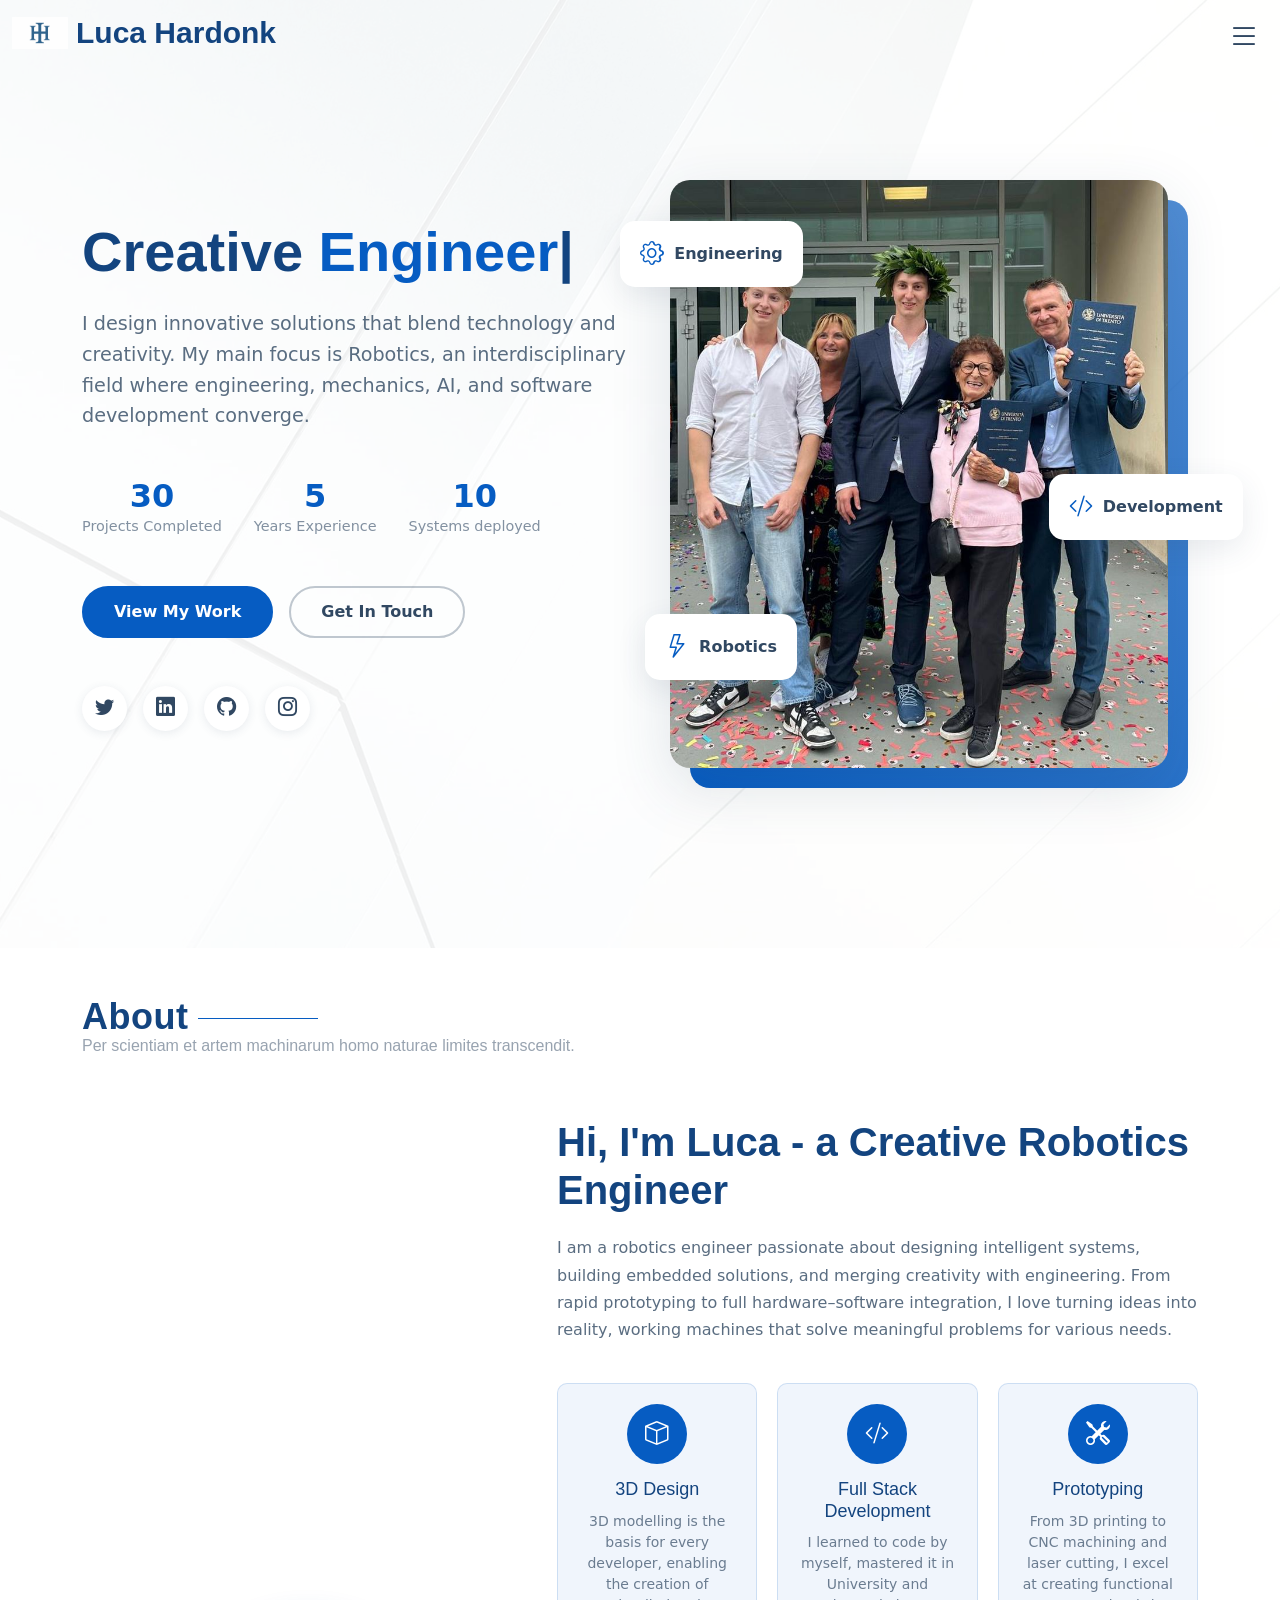
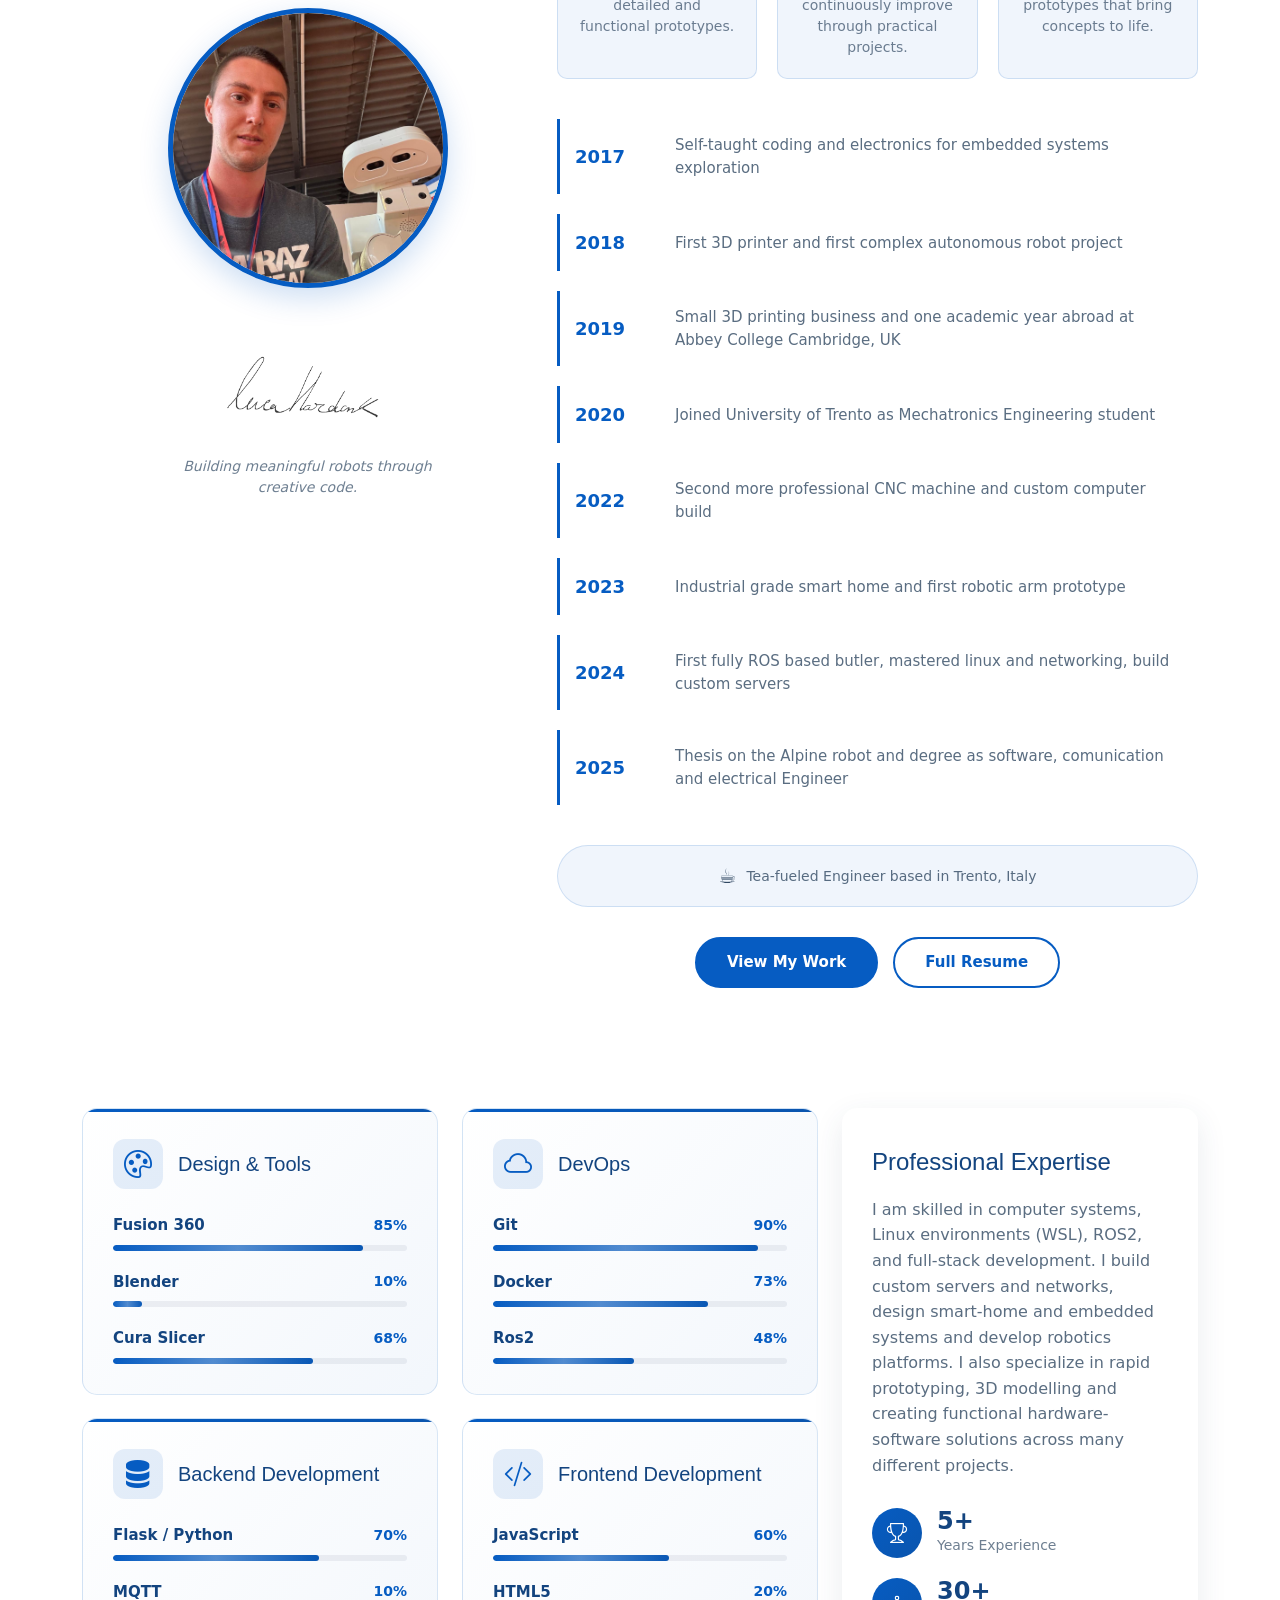
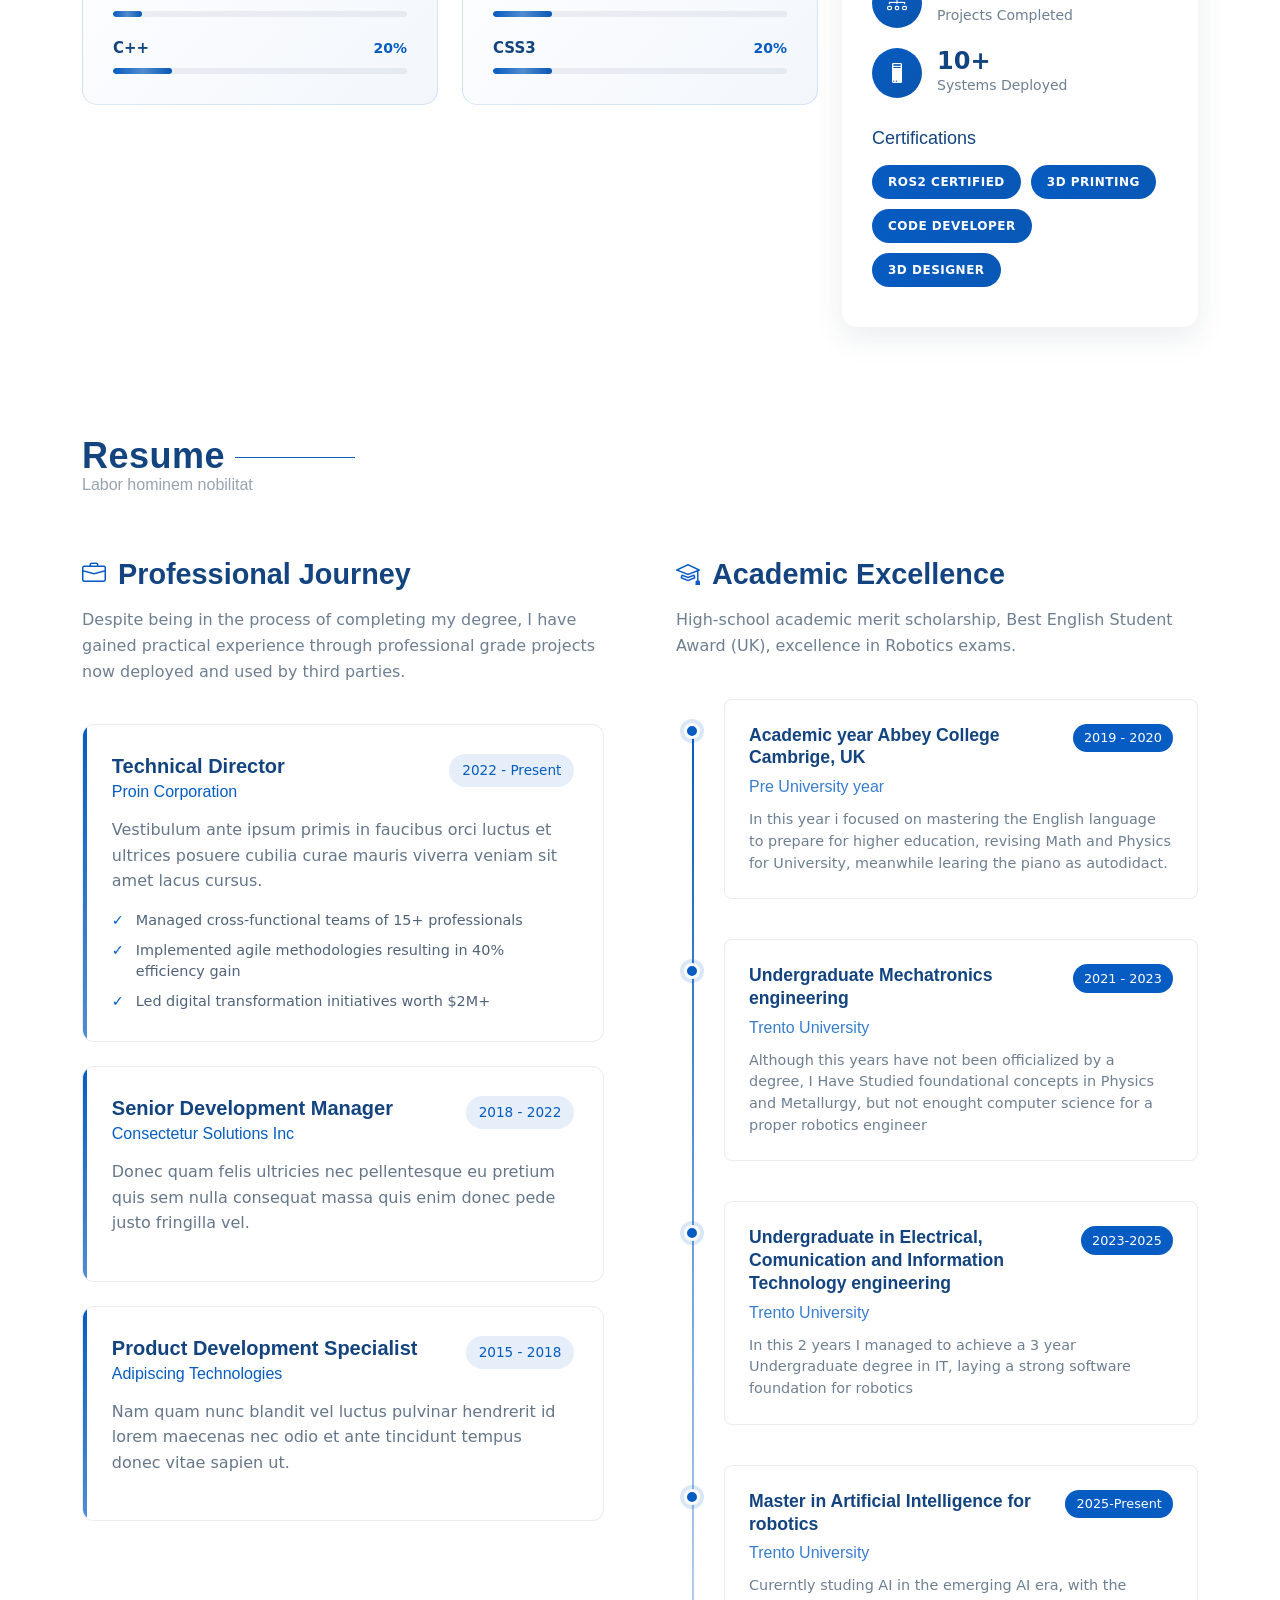
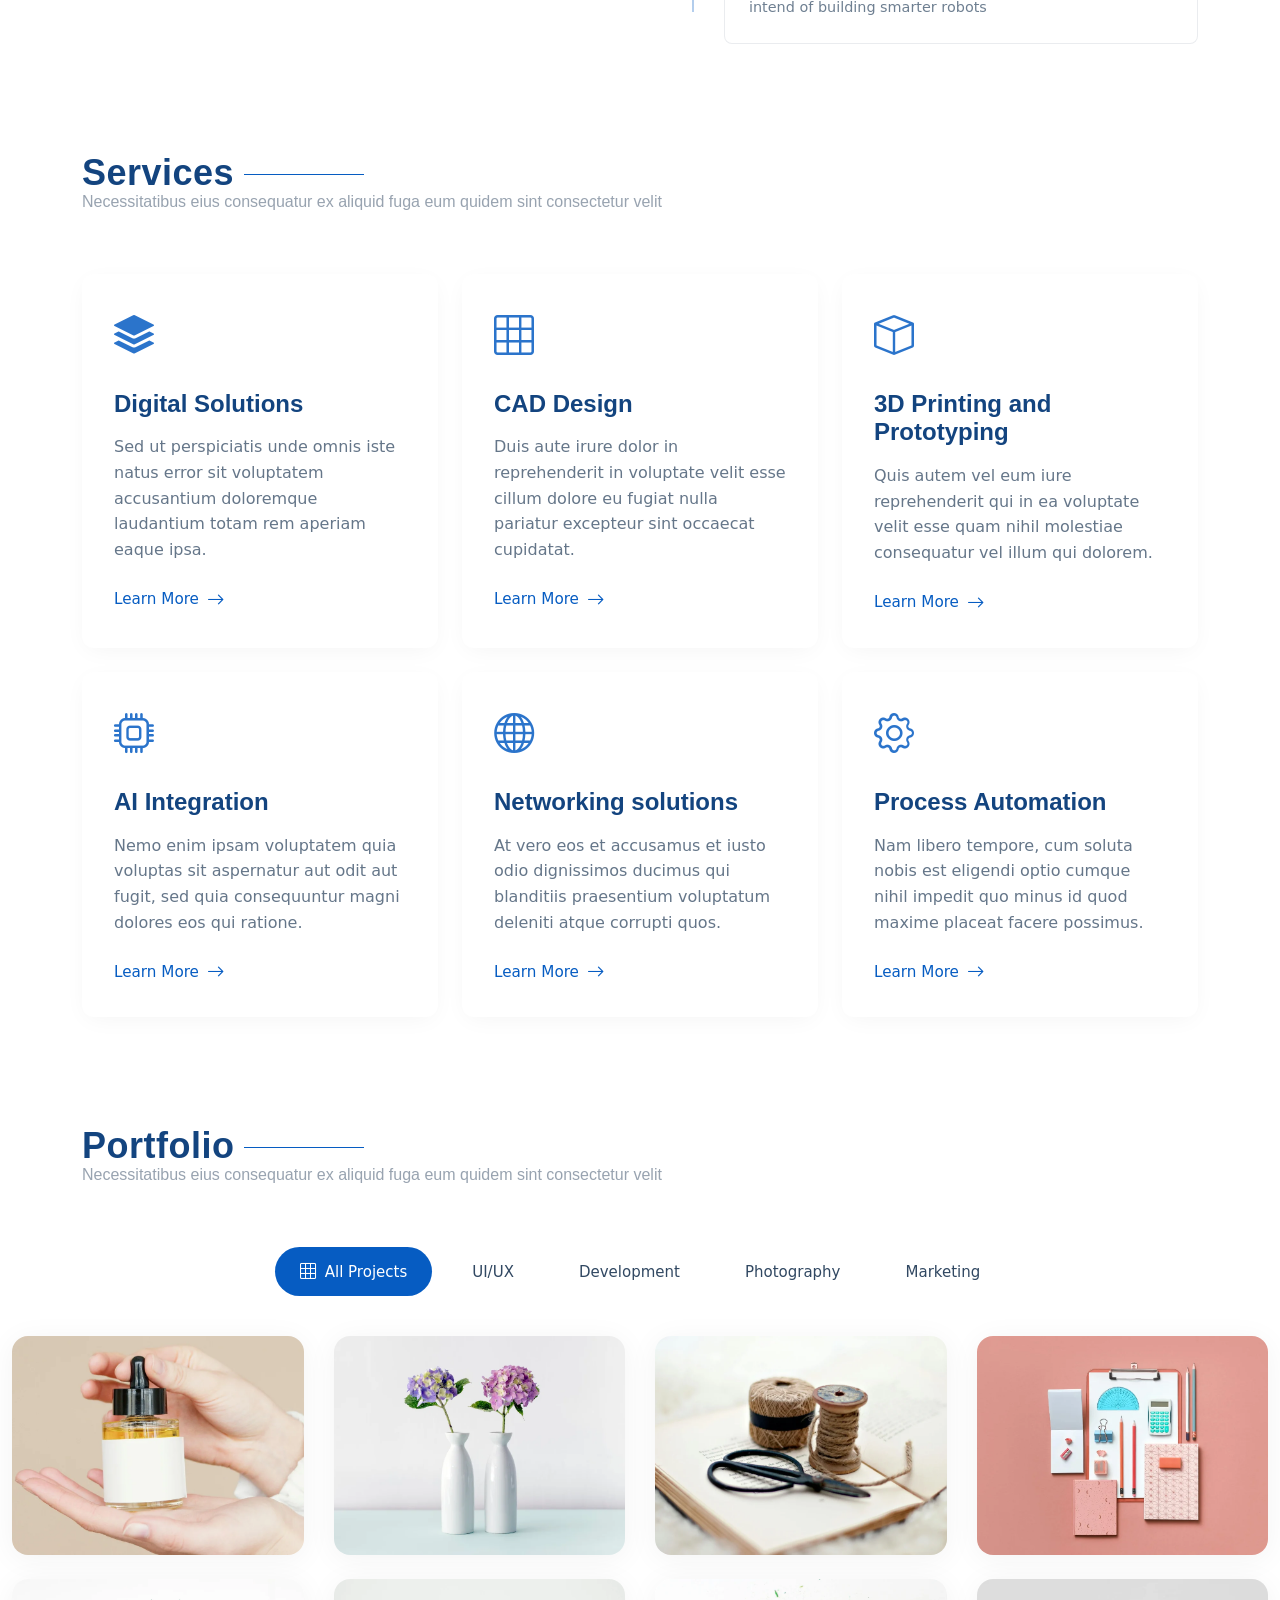
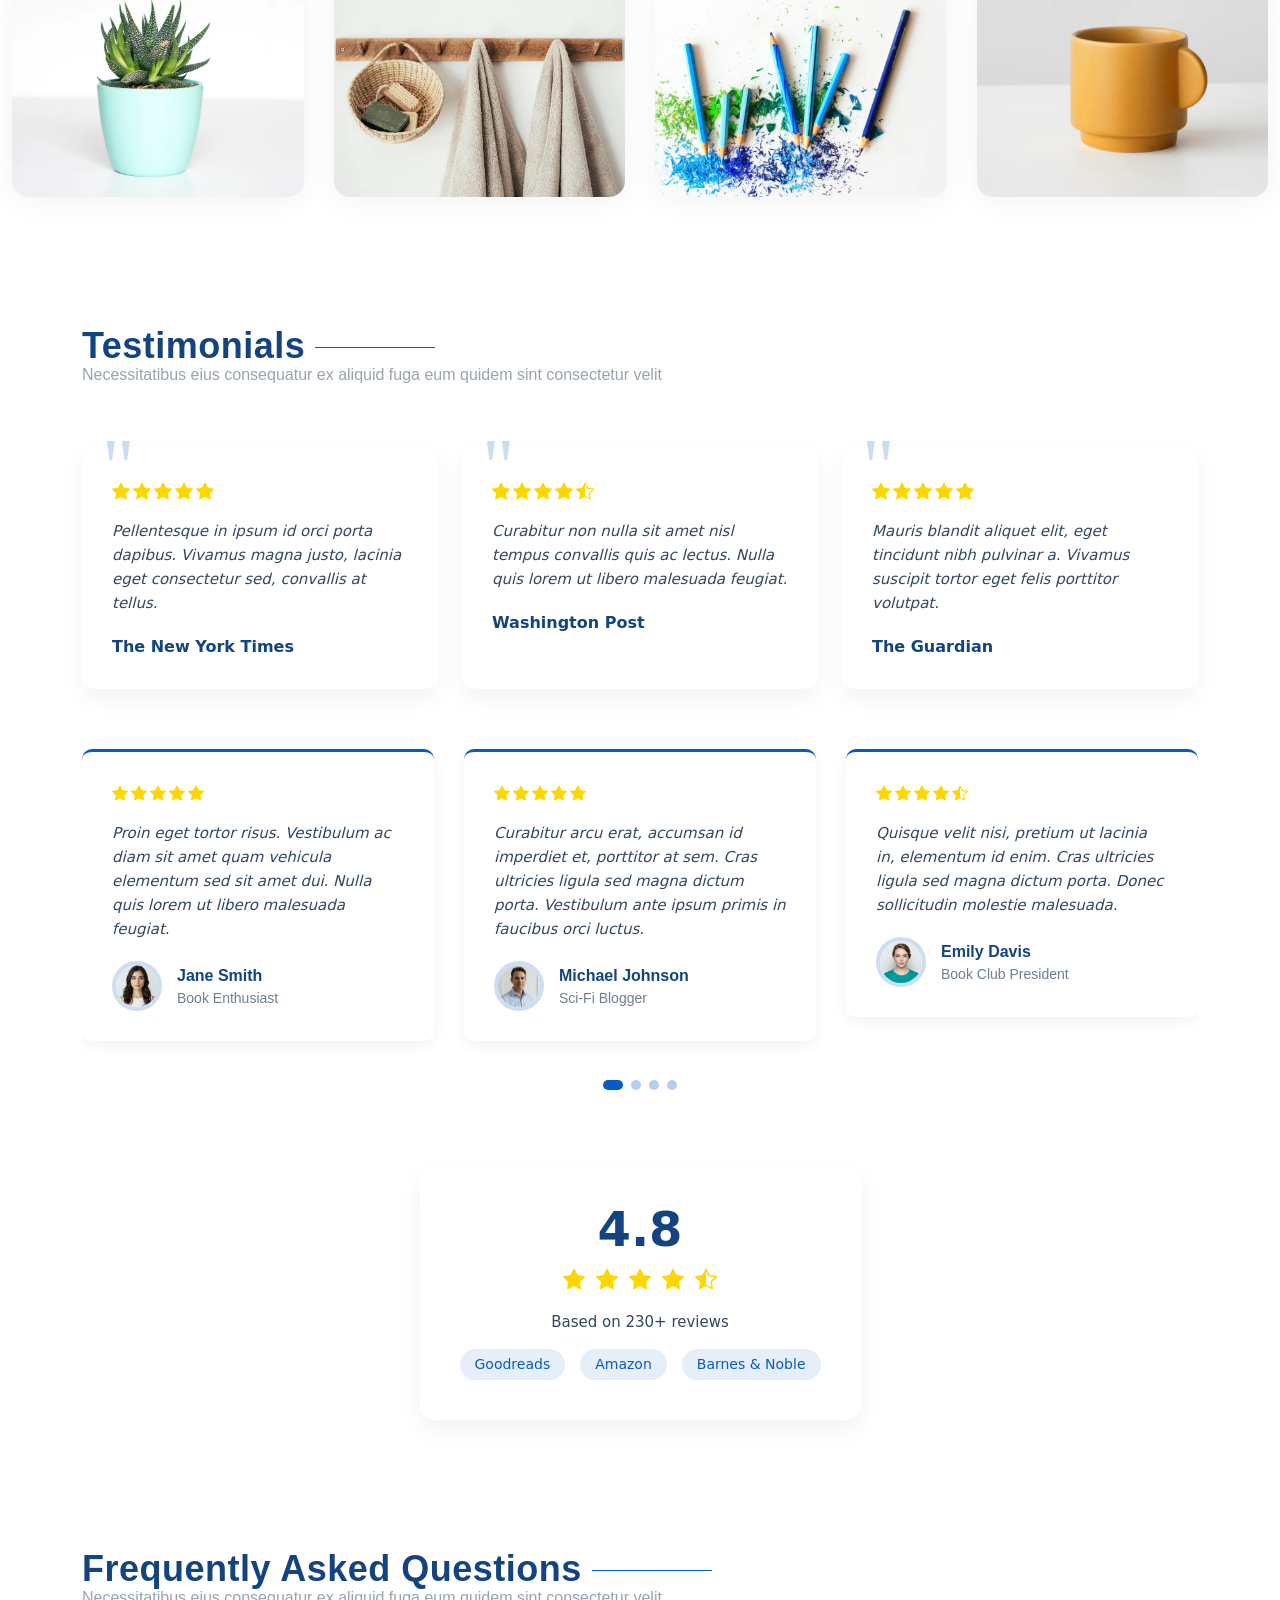
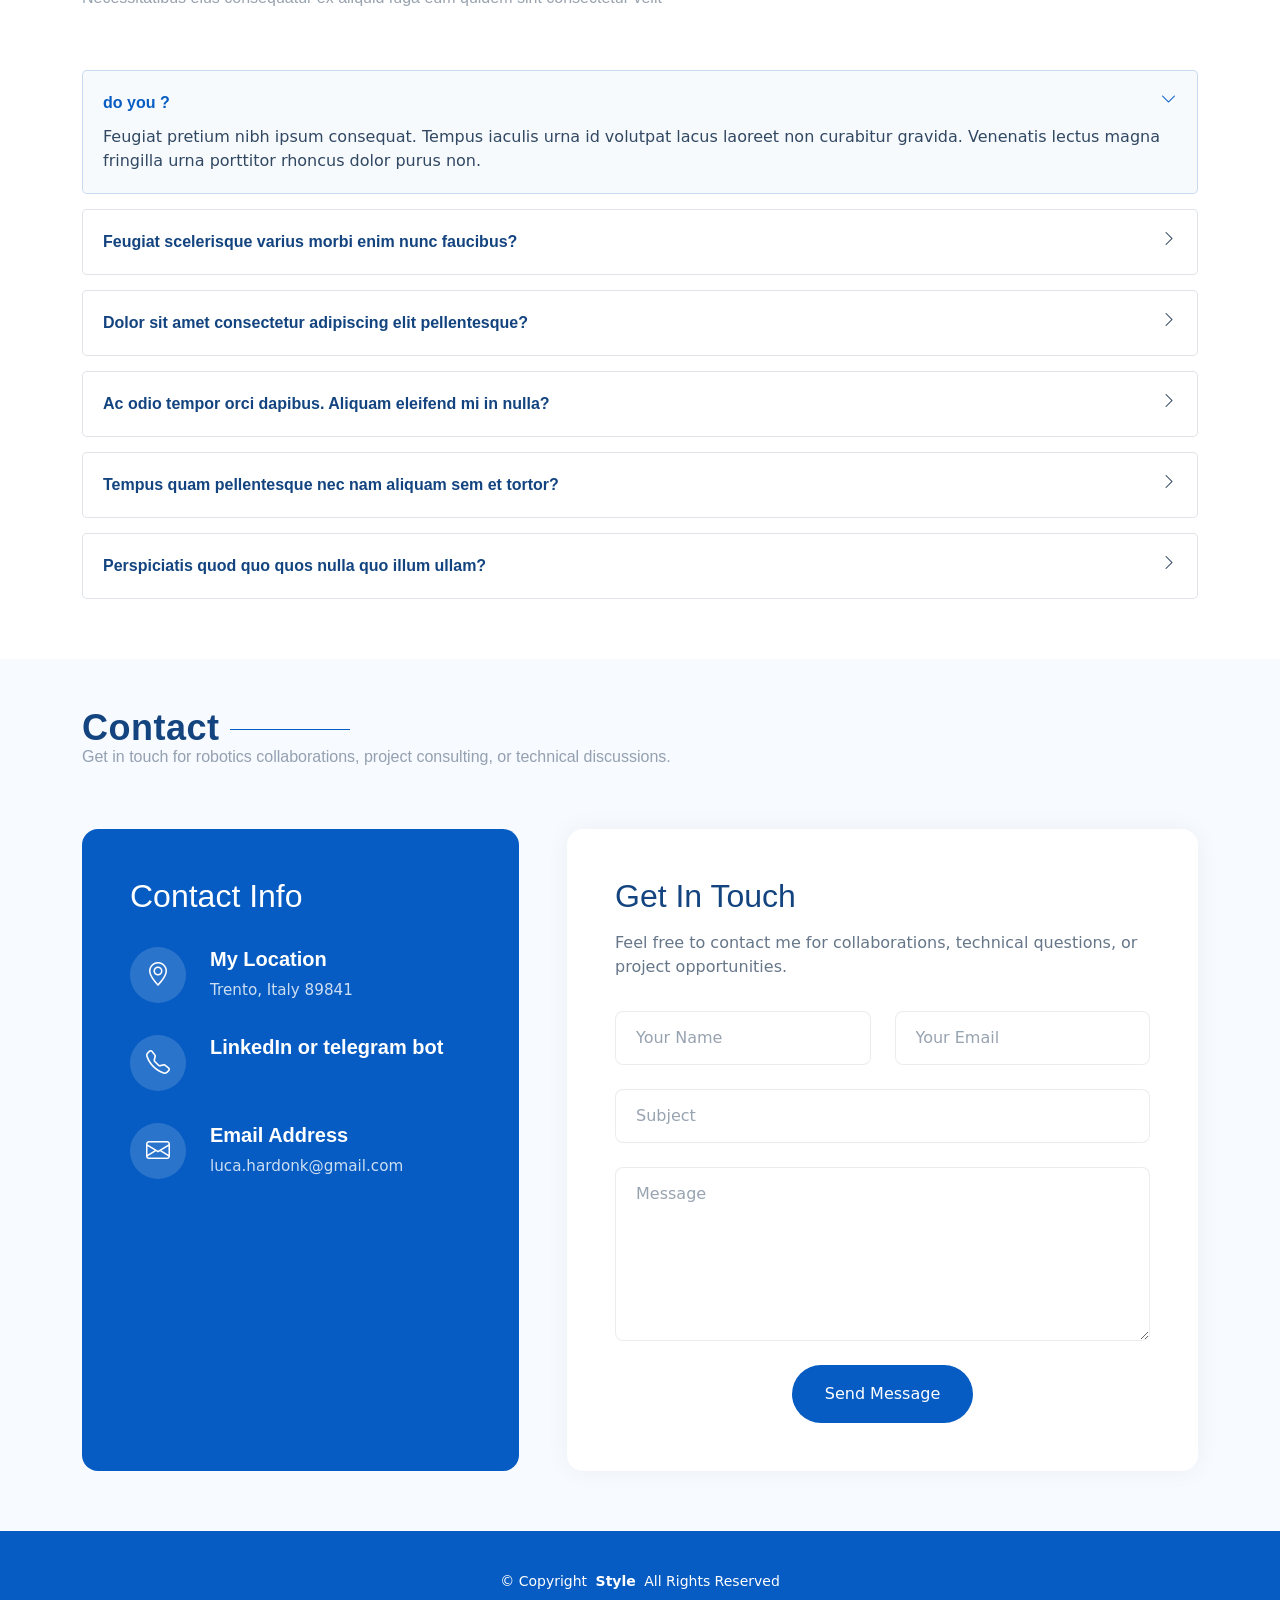
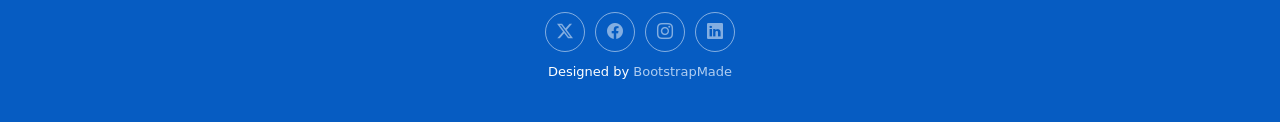
==== commit c2db0e92: "modified the end of file randomly" ====
--- a/index.html
+++ b/index.html
@@ -691,9 +691,9 @@
           <div class="col-lg-4 col-md-6" data-aos="fade-up" data-aos-delay="200">
             <div class="service-item">
               <div class="icon">
-                <i class="bi bi-shield-check"></i>
-              </div>
-              <h3>Secure Systems</h3>
+                <i class="bi bi-grid-3x3"></i>
+              </div>
+              <h3>CAD Design</h3>
               <p>Duis aute irure dolor in reprehenderit in voluptate velit esse cillum dolore eu fugiat nulla pariatur excepteur sint occaecat cupidatat.</p>
               <div class="card-links">
                 <a href="#" class="link-item">
@@ -702,15 +702,15 @@
                 </a>
               </div>
             </div>
-          </div><!-- End Service Item -->
+          </div><!-- End Servisce Item -->
 
           <!-- Card 3 -->
           <div class="col-lg-4 col-md-6" data-aos="fade-up" data-aos-delay="300">
             <div class="service-item">
               <div class="icon">
-                <i class="bi bi-graph-up"></i>
-              </div>
-              <h3>Growth Strategy</h3>
+                <i class="bi bi-box"></i>
+              </div>
+              <h3>3D Printing and Prototyping</h3>
               <p>Quis autem vel eum iure reprehenderit qui in ea voluptate velit esse quam nihil molestiae consequatur vel illum qui dolorem.</p>
               <div class="card-links">
                 <a href="#" class="link-item">
@@ -742,9 +742,9 @@
           <div class="col-lg-4 col-md-6" data-aos="fade-up" data-aos-delay="200">
             <div class="service-item">
               <div class="icon">
-                <i class="bi bi-cloud-arrow-up"></i>
-              </div>
-              <h3>Cloud Services</h3>
+                <i class="bi bi-globe"></i>
+              </div>
+              <h3>Networking solutions</h3>
               <p>At vero eos et accusamus et iusto odio dignissimos ducimus qui blanditiis praesentium voluptatum deleniti atque corrupti quos.</p>
               <div class="card-links">
                 <a href="#" class="link-item">
@@ -1224,7 +1224,7 @@
             <div class="faq-container">
 
               <div class="faq-item faq-active">
-                <h3>Non consectetur a erat nam at lectus urna duis?</h3>
+                <h3>do you ?</h3>
                 <div class="faq-content">
                   <p>Feugiat pretium nibh ipsum consequat. Tempus iaculis urna id volutpat lacus laoreet non curabitur gravida. Venenatis lectus magna fringilla urna porttitor rhoncus dolor purus non.</p>
                 </div>
@@ -1287,7 +1287,7 @@
       <!-- Section Title -->
       <div class="container section-title">
         <h2>Contact</h2>
-        <p>Necessitatibus eius consequatur ex aliquid fuga eum quidem sint consectetur velit</p>
+        <p>Get in touch for robotics collaborations, project consulting, or technical discussions.</p>
       </div><!-- End Section Title -->
 
       <div class="container" data-aos="fade-up" data-aos-delay="100">
@@ -1296,16 +1296,15 @@
           <div class="col-lg-5">
             <div class="info-box" data-aos="fade-up" data-aos-delay="200">
               <h3>Contact Info</h3>
-              <p>Praesent sapien massa, convallis a pellentesque nec, egestas non nisi. Vestibulum ante ipsum primis.</p>
+              <p> </p>
 
               <div class="info-item" data-aos="fade-up" data-aos-delay="300">
                 <div class="icon-box">
                   <i class="bi bi-geo-alt"></i>
                 </div>
                 <div class="content">
-                  <h4>Our Location</h4>
-                  <p>A108 Adam Street</p>
-                  <p>New York, NY 535022</p>
+                  <h4>My Location</h4>
+                  <p>Trento, Italy 89841 </p>
                 </div>
               </div>
 
@@ -1314,9 +1313,7 @@
                   <i class="bi bi-telephone"></i>
                 </div>
                 <div class="content">
-                  <h4>Phone Number</h4>
-                  <p>+1 5589 55488 55</p>
-                  <p>+1 6678 254445 41</p>
+                  <h4>LinkedIn or telegram bot</h4>
                 </div>
               </div>
 
@@ -1326,8 +1323,7 @@
                 </div>
                 <div class="content">
                   <h4>Email Address</h4>
-                  <p>info@example.com</p>
-                  <p>contact@example.com</p>
+                  <p>luca.hardonk@gmail.com</p>
                 </div>
               </div>
             </div>
@@ -1336,7 +1332,7 @@
           <div class="col-lg-7">
             <div class="contact-form" data-aos="fade-up" data-aos-delay="300">
               <h3>Get In Touch</h3>
-              <p>Praesent sapien massa, convallis a pellentesque nec, egestas non nisi. Vestibulum ante ipsum primis.</p>
+              <p>Feel free to contact me for collaborations, technical questions, or project opportunities.</p>
 
               <form action="forms/contact.php" method="post" class="php-email-form" data-aos="fade-up" data-aos-delay="200">
                 <div class="row gy-4">
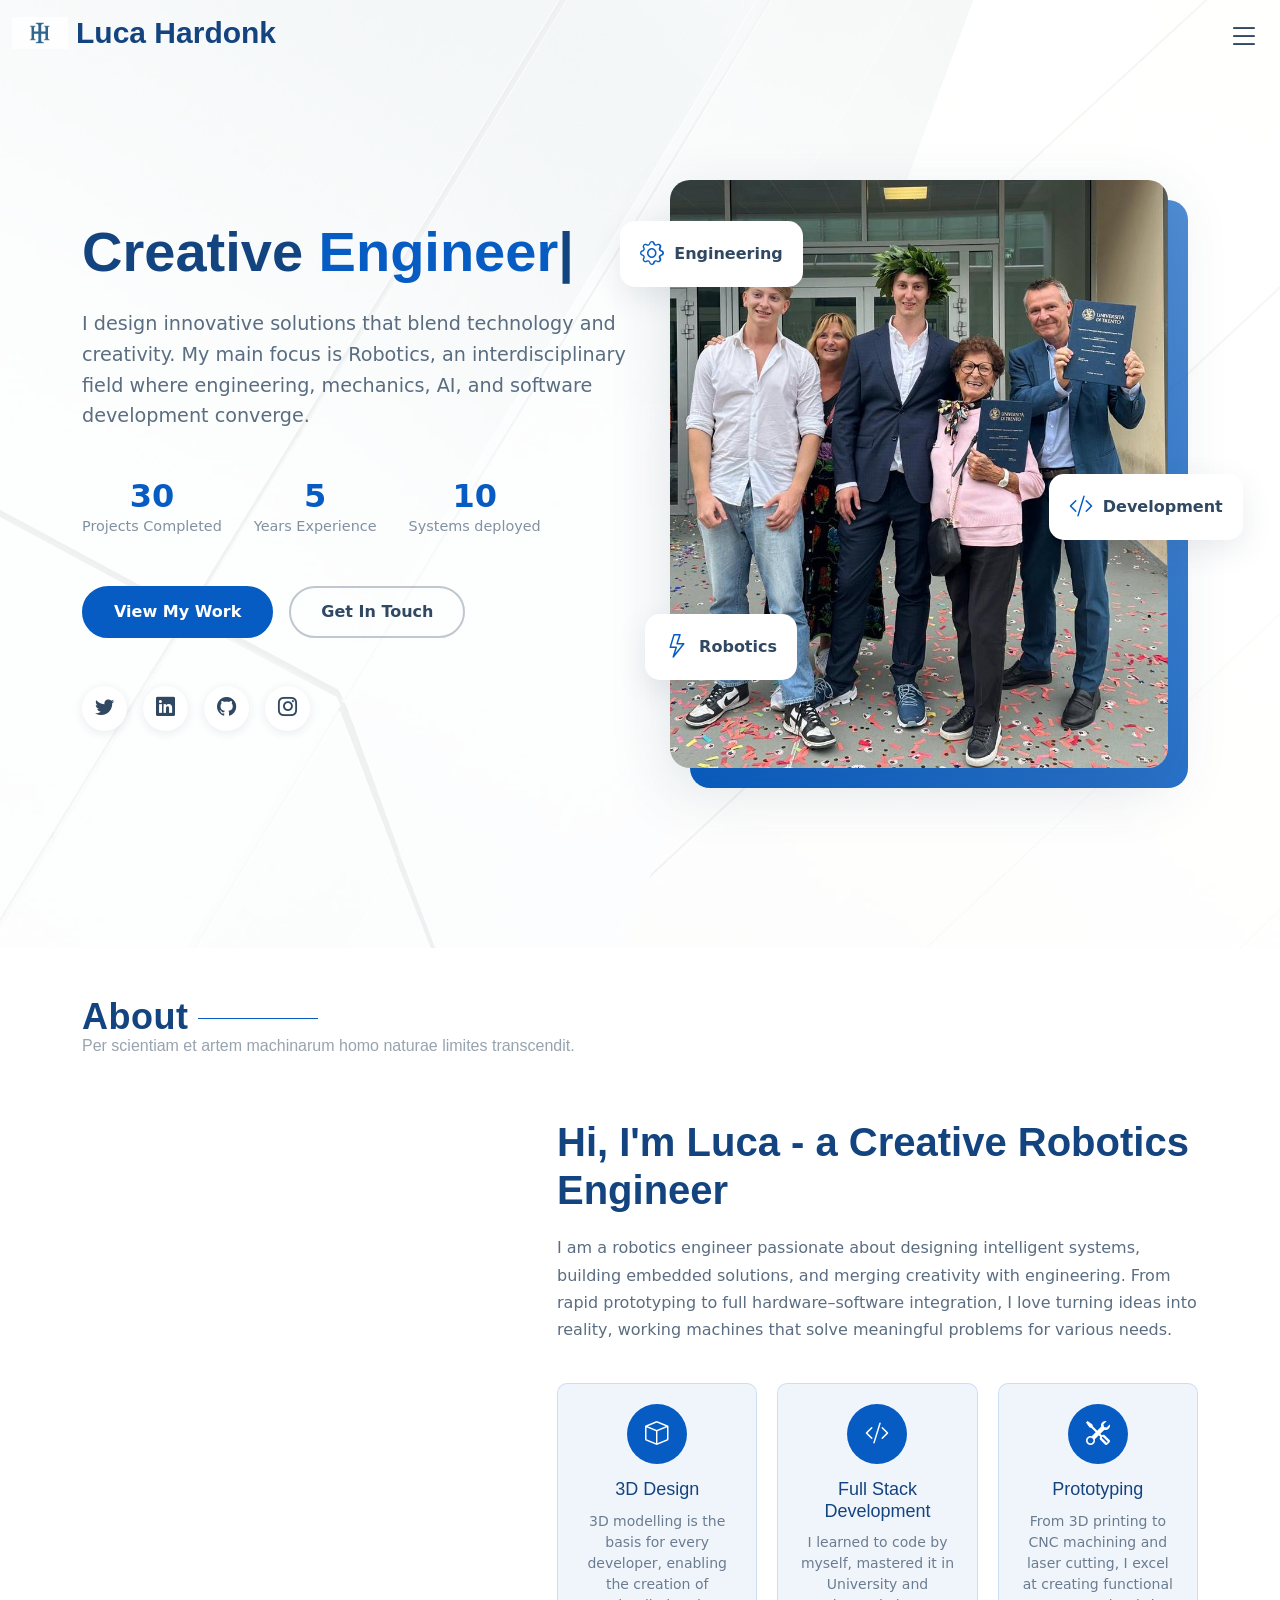
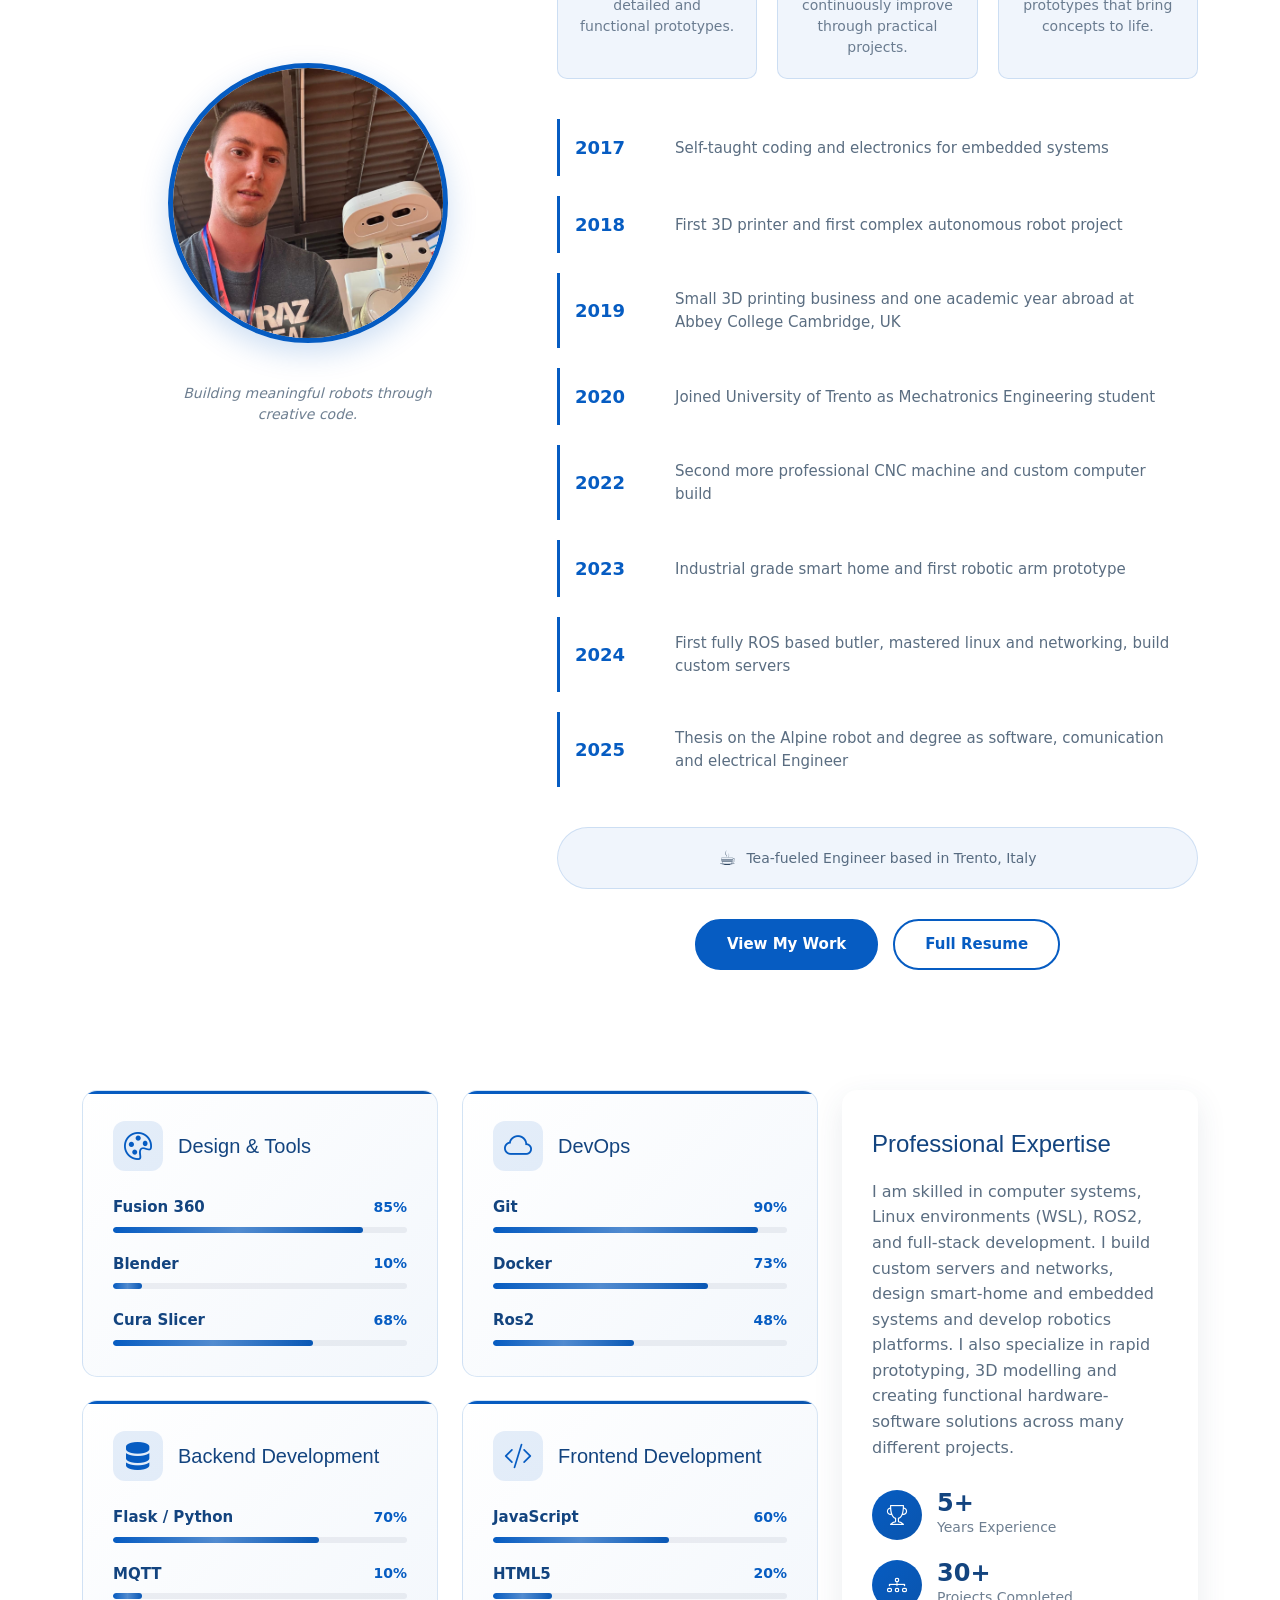
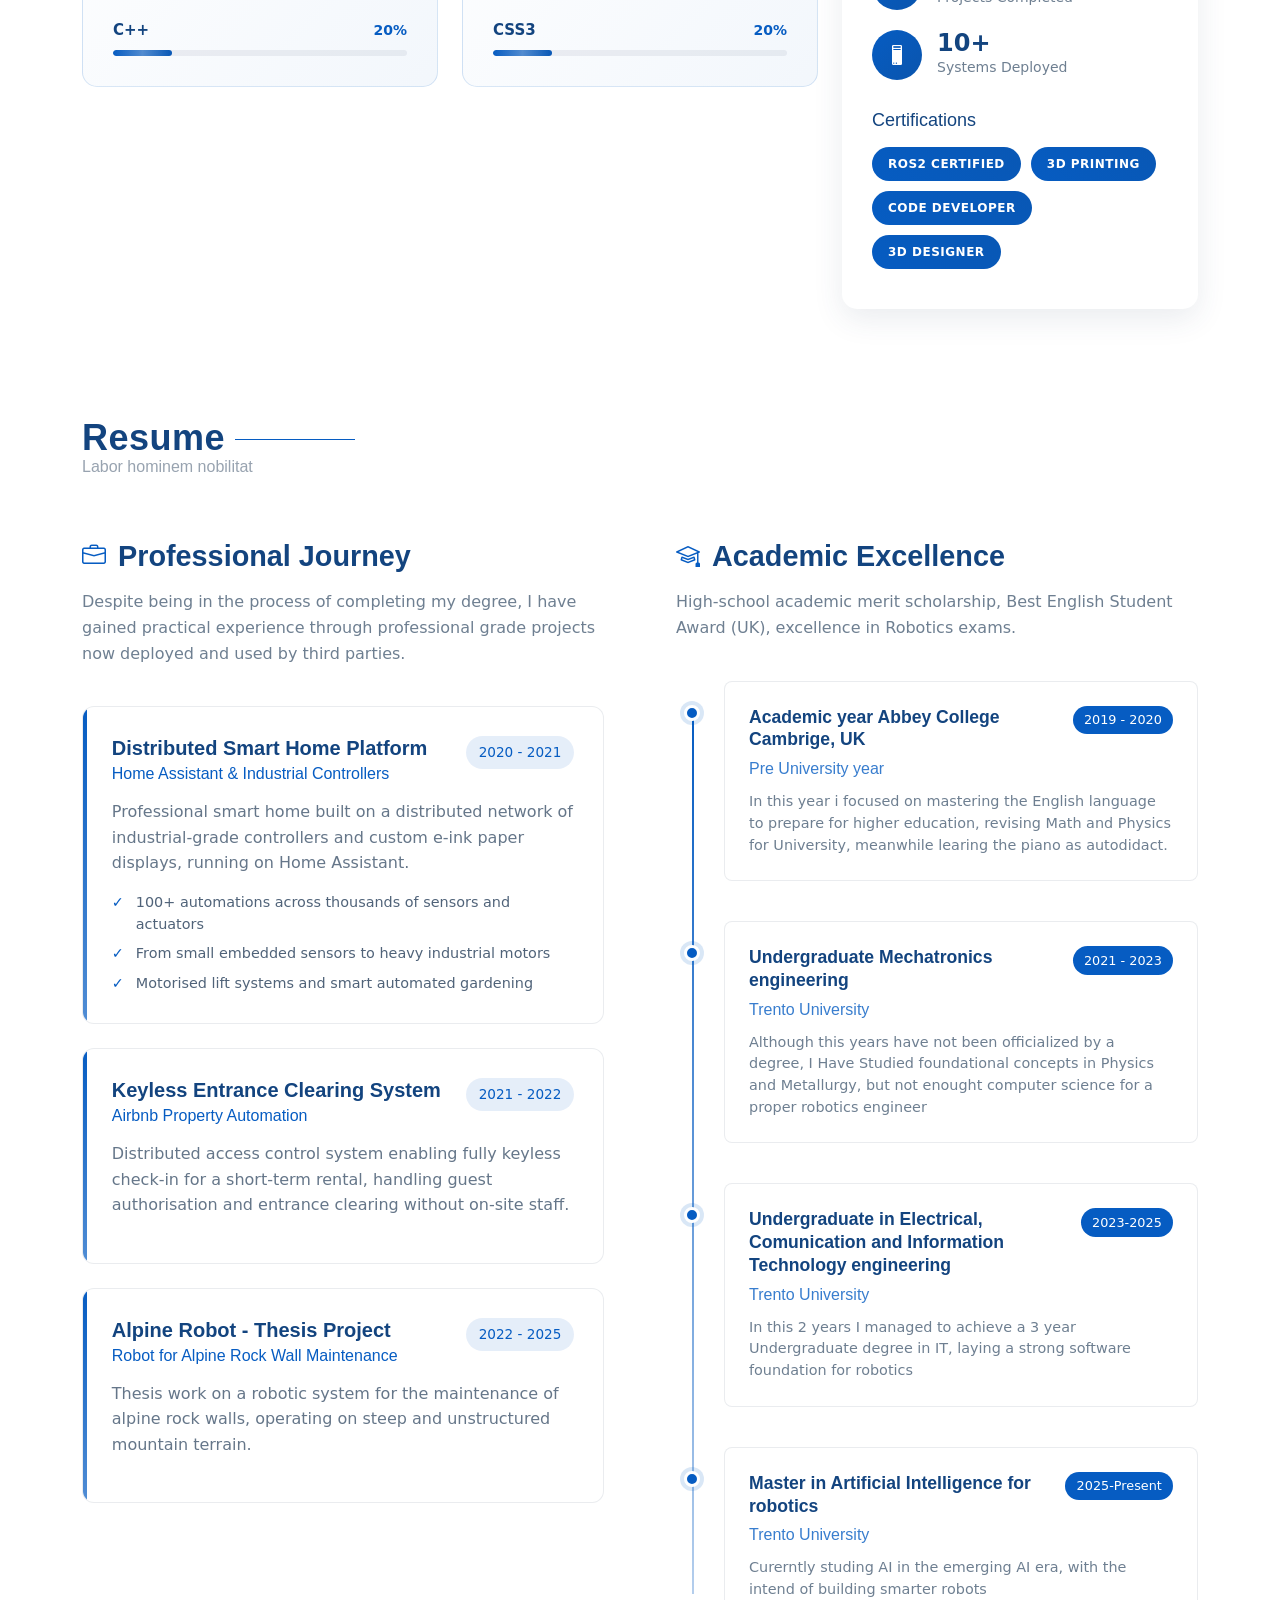
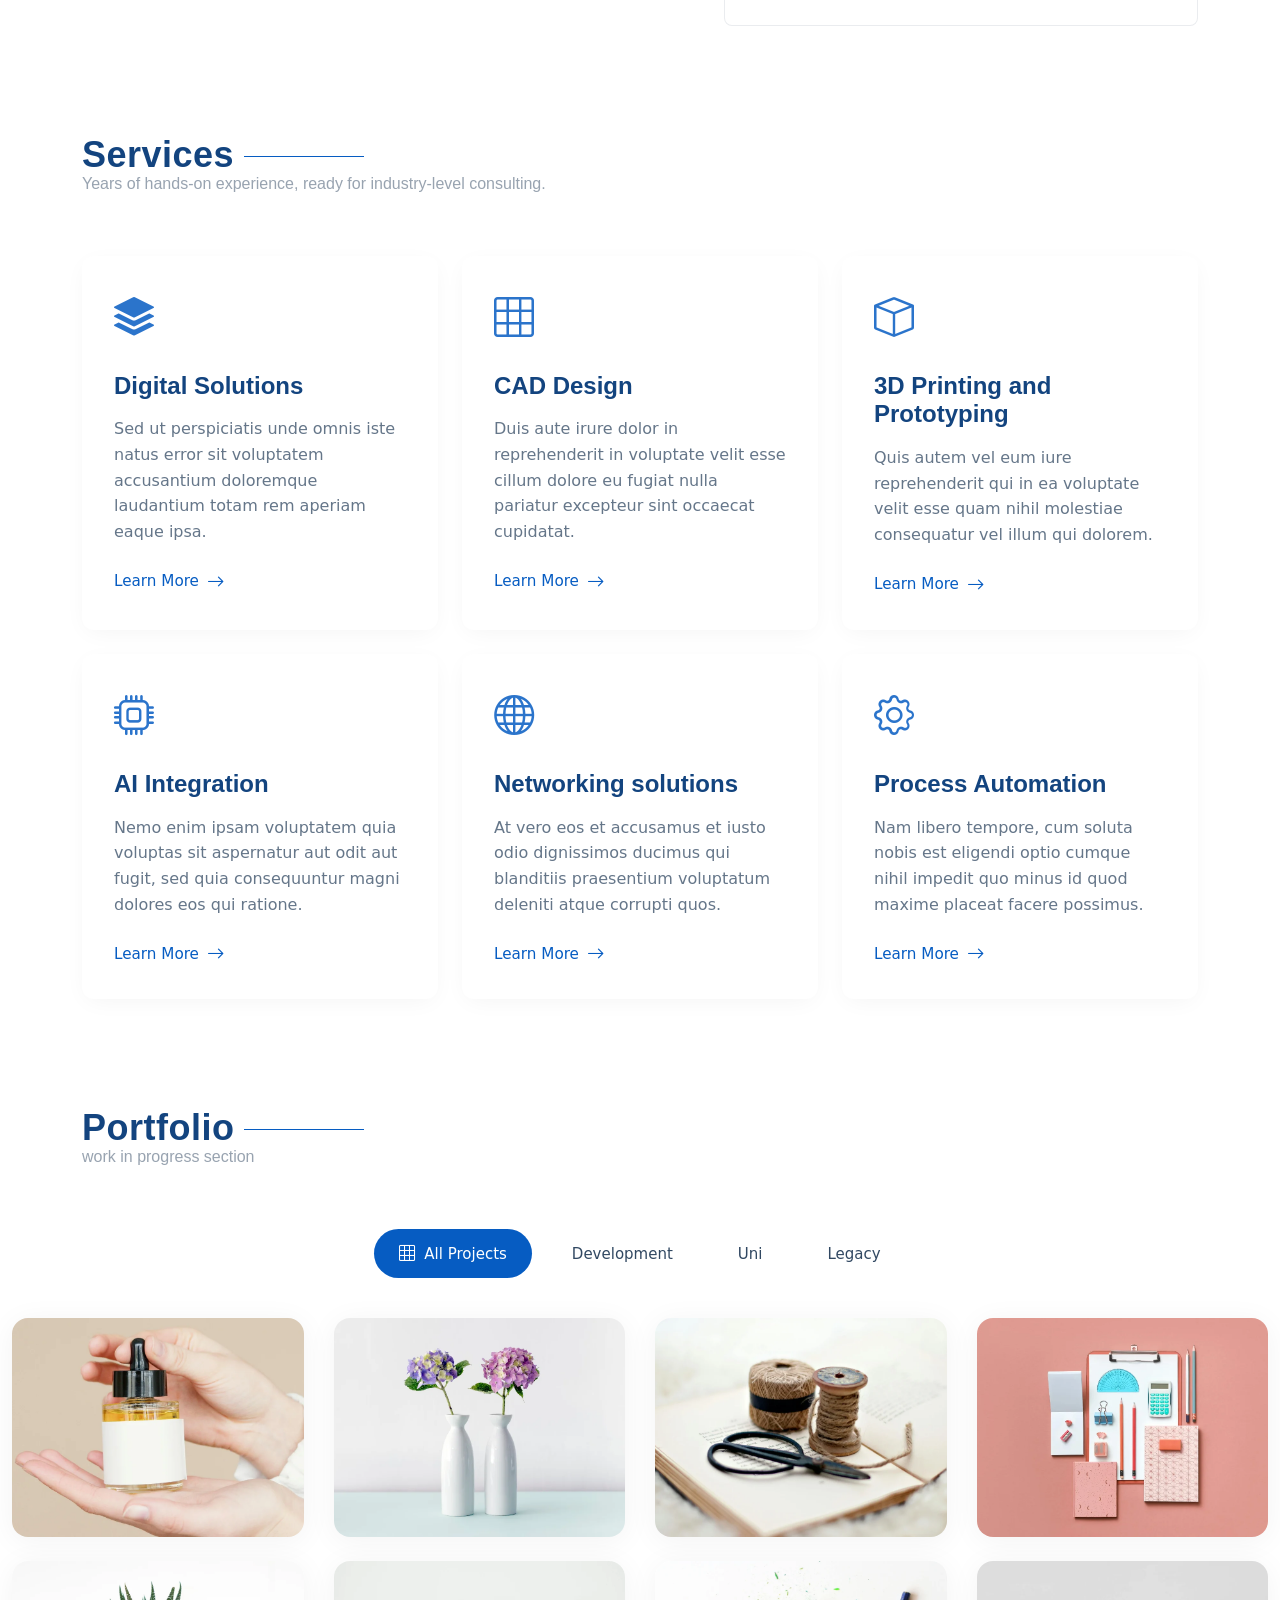
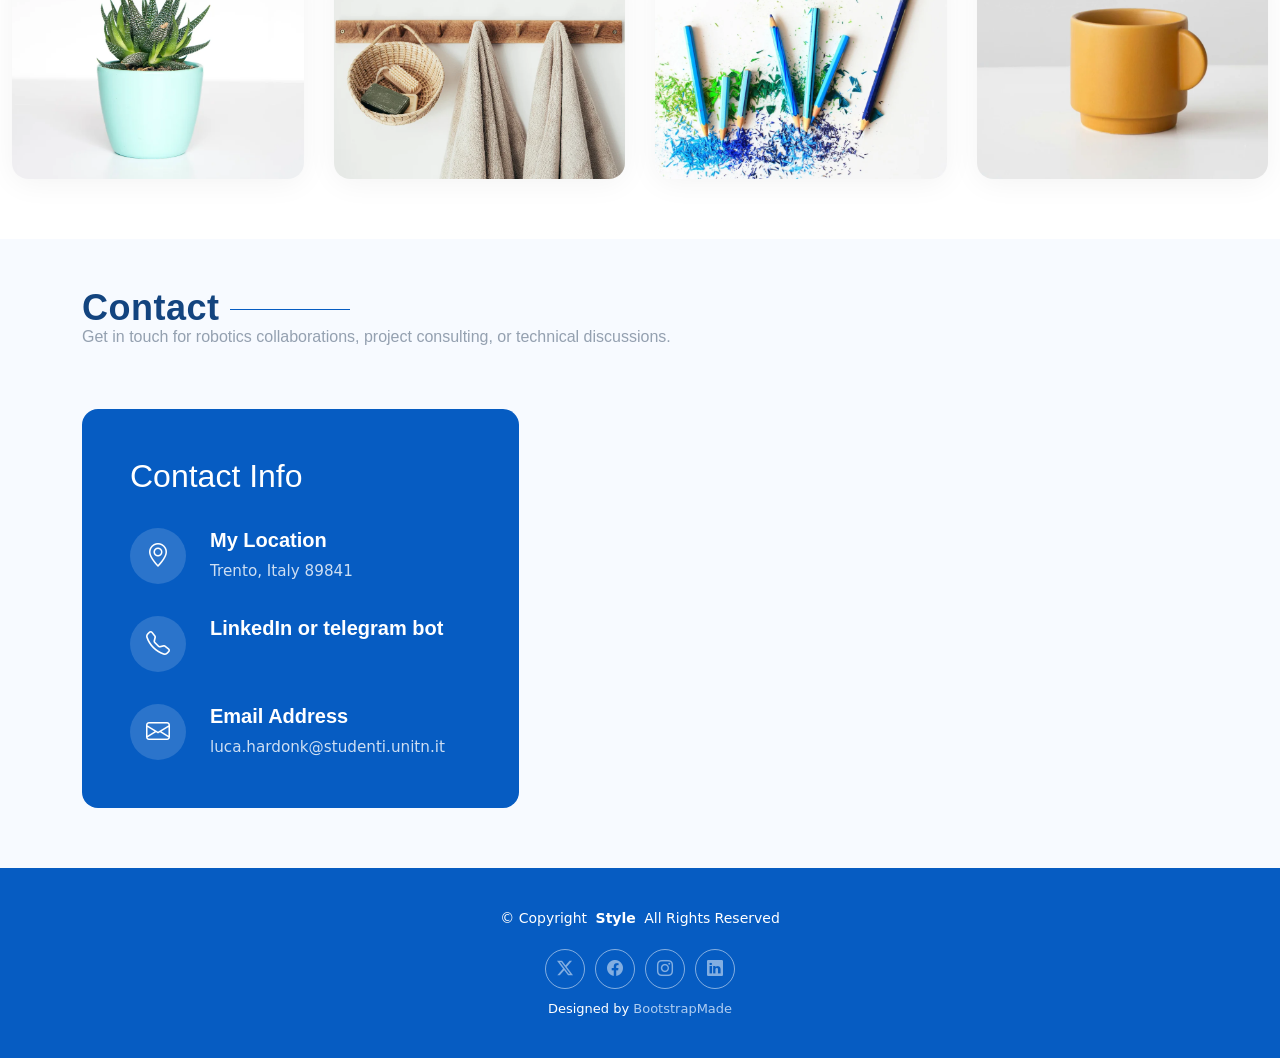
==== commit ef4ef307: "public info ready and needs more accurate and project infomration" ====
--- a/index.html
+++ b/index.html
@@ -198,7 +198,7 @@
                 <img src="assets/img/profile/luca_con_robot.jpg" alt="Profile" class="img-fluid">
               </div>
               <div class="signature-section">
-                <img src="assets/img/misc/luca_signature_no_bg.png" alt="Signature" class="signature">
+        
                 <p class="quote">Building meaningful robots through creative code.</p>
               </div>
             </div>
@@ -240,7 +240,7 @@
               <div class="journey-timeline" data-aos="fade-up" data-aos-delay="300">
                 <div class="timeline-item">
                   <div class="year">2017</div>
-                  <div class="description">Self-taught coding and electronics for embedded systems exploration</div>
+                  <div class="description">Self-taught coding and electronics for embedded systems</div>
                 </div>
                 <div class="timeline-item">
                   <div class="year">2018</div>
@@ -547,17 +547,17 @@
                 <div class="experience-card" data-aos="zoom-in" data-aos-delay="300">
                   <div class="card-header">
                     <div class="role-info">
-                      <h3>Technical Director</h3>
-                      <h4>Proin Corporation</h4>
-                    </div>
-                    <span class="duration">2022 - Present</span>
+                      <h3>Distributed Smart Home Platform</h3>
+                      <h4>Home Assistant & Industrial Controllers</h4>
+                    </div>
+                    <span class="duration">2020 - 2021</span>
                   </div>
                   <div class="card-body">
-                    <p>Vestibulum ante ipsum primis in faucibus orci luctus et ultrices posuere cubilia curae mauris viverra veniam sit amet lacus cursus.</p>
+                    <p>Professional smart home built on a distributed network of industrial-grade controllers and custom e-ink paper displays, running on Home Assistant.</p>
                     <ul class="achievements">
-                      <li>Managed cross-functional teams of 15+ professionals</li>
-                      <li>Implemented agile methodologies resulting in 40% efficiency gain</li>
-                      <li>Led digital transformation initiatives worth $2M+</li>
+                      <li>100+ automations across thousands of sensors and actuators</li>
+                      <li>From small embedded sensors to heavy industrial motors</li>
+                      <li>Motorised lift systems and smart automated gardening</li>
                     </ul>
                   </div>
                 </div>
@@ -565,26 +565,26 @@
                 <div class="experience-card" data-aos="zoom-in" data-aos-delay="400">
                   <div class="card-header">
                     <div class="role-info">
-                      <h3>Senior Development Manager</h3>
-                      <h4>Consectetur Solutions Inc</h4>
-                    </div>
-                    <span class="duration">2018 - 2022</span>
+                      <h3>Keyless Entrance Clearing System</h3>
+                      <h4>Airbnb Property Automation</h4>
+                    </div>
+                    <span class="duration">2021 - 2022</span>
                   </div>
                   <div class="card-body">
-                    <p>Donec quam felis ultricies nec pellentesque eu pretium quis sem nulla consequat massa quis enim donec pede justo fringilla vel.</p>
+                    <p>Distributed access control system enabling fully keyless check-in for a short-term rental, handling guest authorisation and entrance clearing without on-site staff.</p>
                   </div>
                 </div>
 
                 <div class="experience-card" data-aos="zoom-in" data-aos-delay="500">
                   <div class="card-header">
                     <div class="role-info">
-                      <h3>Product Development Specialist</h3>
-                      <h4>Adipiscing Technologies</h4>
-                    </div>
-                    <span class="duration">2015 - 2018</span>
+                      <h3>Alpine Robot - Thesis Project</h3>
+                      <h4>Robot for Alpine Rock Wall Maintenance</h4>
+                    </div>
+                    <span class="duration">2022 - 2025</span>
                   </div>
                   <div class="card-body">
-                    <p>Nam quam nunc blandit vel luctus pulvinar hendrerit id lorem maecenas nec odio et ante tincidunt tempus donec vitae sapien ut.</p>
+                    <p>Thesis work on a robotic system for the maintenance of alpine rock walls, operating on steep and unstructured mountain terrain.</p>
                   </div>
                 </div>
               </div>
@@ -663,7 +663,7 @@
       <!-- Section Title -->
       <div class="container section-title">
         <h2>Services</h2>
-        <p>Necessitatibus eius consequatur ex aliquid fuga eum quidem sint consectetur velit</p>
+        <p>Years of hands-on experience, ready for industry-level consulting.</p>
       </div><!-- End Section Title -->
 
       <div class="container" data-aos="fade-up" data-aos-delay="100">
@@ -784,7 +784,7 @@
       <!-- Section Title -->
       <div class="container section-title">
         <h2>Portfolio</h2>
-        <p>Necessitatibus eius consequatur ex aliquid fuga eum quidem sint consectetur velit</p>
+        <p>work in progress section</p>
       </div><!-- End Section Title -->
 
       <div class="container-fluid" data-aos="fade-up" data-aos-delay="100">
@@ -796,17 +796,15 @@
               <i class="bi bi-grid-3x3"></i> All Projects
             </li>
             <li data-filter=".filter-ui">
-              UI/UX
+              Development
             </li>
             <li data-filter=".filter-development">
-              Development
+              Uni
             </li>
             <li data-filter=".filter-photography">
-              Photography
+              Legacy
             </li>
-            <li data-filter=".filter-marketing">
-              Marketing
-            </li>
+            
           </ul>
 
           <div class="row g-4 isotope-container" data-aos="fade-up" data-aos-delay="300">
@@ -995,291 +993,8 @@
 
     </section><!-- /Portfolio Section -->
 
-    <!-- Testimonials Section -->
-    <section id="testimonials" class="testimonials section">
-      <!-- Section Title -->
-      <div class="container section-title">
-        <h2>Testimonials</h2>
-        <p>Necessitatibus eius consequatur ex aliquid fuga eum quidem sint consectetur velit</p>
-      </div><!-- End Section Title -->
-
-      <div class="container" data-aos="fade-up" data-aos-delay="100">
-
-        <div class="row">
-          <div class="col-12">
-            <div class="critic-reviews" data-aos="fade-up" data-aos-delay="300">
-              <div class="row">
-                <div class="col-md-4">
-                  <div class="critic-review">
-                    <div class="review-quote">"</div>
-                    <div class="stars">
-                      <i class="bi bi-star-fill"></i>
-                      <i class="bi bi-star-fill"></i>
-                      <i class="bi bi-star-fill"></i>
-                      <i class="bi bi-star-fill"></i>
-                      <i class="bi bi-star-fill"></i>
-                    </div>
-                    <p>Pellentesque in ipsum id orci porta dapibus. Vivamus magna justo, lacinia eget consectetur sed, convallis at tellus.</p>
-                    <div class="critic-info">
-                      <div class="critic-name">The New York Times</div>
-                    </div>
-                  </div>
-                </div>
-                <div class="col-md-4">
-                  <div class="critic-review">
-                    <div class="review-quote">"</div>
-                    <div class="stars">
-                      <i class="bi bi-star-fill"></i>
-                      <i class="bi bi-star-fill"></i>
-                      <i class="bi bi-star-fill"></i>
-                      <i class="bi bi-star-fill"></i>
-                      <i class="bi bi-star-half"></i>
-                    </div>
-                    <p>Curabitur non nulla sit amet nisl tempus convallis quis ac lectus. Nulla quis lorem ut libero malesuada feugiat.</p>
-                    <div class="critic-info">
-                      <div class="critic-name">Washington Post</div>
-                    </div>
-                  </div>
-                </div>
-                <div class="col-md-4">
-                  <div class="critic-review">
-                    <div class="review-quote">"</div>
-                    <div class="stars">
-                      <i class="bi bi-star-fill"></i>
-                      <i class="bi bi-star-fill"></i>
-                      <i class="bi bi-star-fill"></i>
-                      <i class="bi bi-star-fill"></i>
-                      <i class="bi bi-star-fill"></i>
-                    </div>
-                    <p>Mauris blandit aliquet elit, eget tincidunt nibh pulvinar a. Vivamus suscipit tortor eget felis porttitor volutpat.</p>
-                    <div class="critic-info">
-                      <div class="critic-name">The Guardian</div>
-                    </div>
-                  </div>
-                </div>
-              </div>
-            </div>
-
-            <div class="testimonials-container">
-              <div class="swiper testimonials-slider init-swiper" data-aos="fade-up" data-aos-delay="400">
-                <script type="application/json" class="swiper-config">
-                  {
-                    "loop": true,
-                    "speed": 600,
-                    "autoplay": {
-                      "delay": 5000
-                    },
-                    "slidesPerView": 1,
-                    "spaceBetween": 30,
-                    "pagination": {
-                      "el": ".swiper-pagination",
-                      "type": "bullets",
-                      "clickable": true
-                    },
-                    "breakpoints": {
-                      "768": {
-                        "slidesPerView": 2
-                      },
-                      "992": {
-                        "slidesPerView": 3
-                      }
-                    }
-                  }
-                </script>
-
-                <div class="swiper-wrapper">
-                  <div class="swiper-slide">
-                    <div class="testimonial-item">
-                      <div class="stars">
-                        <i class="bi bi-star-fill"></i>
-                        <i class="bi bi-star-fill"></i>
-                        <i class="bi bi-star-fill"></i>
-                        <i class="bi bi-star-fill"></i>
-                        <i class="bi bi-star-fill"></i>
-                      </div>
-                      <p>
-                        Proin eget tortor risus. Vestibulum ac diam sit amet quam vehicula elementum sed sit amet dui. Nulla quis lorem ut libero malesuada feugiat.
-                      </p>
-                      <div class="testimonial-profile">
-                        <img src="assets/img/person/person-f-1.webp" alt="Reviewer" class="img-fluid rounded-circle">
-                        <div>
-                          <h3>Jane Smith</h3>
-                          <h4>Book Enthusiast</h4>
-                        </div>
-                      </div>
-                    </div>
-                  </div><!-- End testimonial item -->
-
-                  <div class="swiper-slide">
-                    <div class="testimonial-item">
-                      <div class="stars">
-                        <i class="bi bi-star-fill"></i>
-                        <i class="bi bi-star-fill"></i>
-                        <i class="bi bi-star-fill"></i>
-                        <i class="bi bi-star-fill"></i>
-                        <i class="bi bi-star-fill"></i>
-                      </div>
-                      <p>
-                        Curabitur arcu erat, accumsan id imperdiet et, porttitor at sem. Cras ultricies ligula sed magna dictum porta. Vestibulum ante ipsum primis in faucibus orci luctus.
-                      </p>
-                      <div class="testimonial-profile">
-                        <img src="assets/img/person/person-m-2.webp" alt="Reviewer" class="img-fluid rounded-circle">
-                        <div>
-                          <h3>Michael Johnson</h3>
-                          <h4>Sci-Fi Blogger</h4>
-                        </div>
-                      </div>
-                    </div>
-                  </div><!-- End testimonial item -->
-
-                  <div class="swiper-slide">
-                    <div class="testimonial-item">
-                      <div class="stars">
-                        <i class="bi bi-star-fill"></i>
-                        <i class="bi bi-star-fill"></i>
-                        <i class="bi bi-star-fill"></i>
-                        <i class="bi bi-star-fill"></i>
-                        <i class="bi bi-star-half"></i>
-                      </div>
-                      <p>
-                        Quisque velit nisi, pretium ut lacinia in, elementum id enim. Cras ultricies ligula sed magna dictum porta. Donec sollicitudin molestie malesuada.
-                      </p>
-                      <div class="testimonial-profile">
-                        <img src="assets/img/person/person-f-3.webp" alt="Reviewer" class="img-fluid rounded-circle">
-                        <div>
-                          <h3>Emily Davis</h3>
-                          <h4>Book Club President</h4>
-                        </div>
-                      </div>
-                    </div>
-                  </div><!-- End testimonial item -->
-
-                  <div class="swiper-slide">
-                    <div class="testimonial-item">
-                      <div class="stars">
-                        <i class="bi bi-star-fill"></i>
-                        <i class="bi bi-star-fill"></i>
-                        <i class="bi bi-star-fill"></i>
-                        <i class="bi bi-star-fill"></i>
-                        <i class="bi bi-star-fill"></i>
-                      </div>
-                      <p>
-                        Mauris blandit aliquet elit, eget tincidunt nibh pulvinar a. Curabitur aliquet quam id dui posuere blandit. Lorem ipsum dolor sit amet, consectetur.
-                      </p>
-                      <div class="testimonial-profile">
-                        <img src="assets/img/person/person-m-4.webp" alt="Reviewer" class="img-fluid rounded-circle">
-                        <div>
-                          <h3>Robert Wilson</h3>
-                          <h4>Literary Reviewer</h4>
-                        </div>
-                      </div>
-                    </div>
-                  </div><!-- End testimonial item -->
-
-                </div>
-                <div class="swiper-pagination"></div>
-              </div>
-            </div>
-          </div>
-        </div>
-
-        <div class="row">
-          <div class="col-12 text-center" data-aos="fade-up">
-            <div class="overall-rating">
-              <div class="rating-number">4.8</div>
-              <div class="rating-stars">
-                <i class="bi bi-star-fill"></i>
-                <i class="bi bi-star-fill"></i>
-                <i class="bi bi-star-fill"></i>
-                <i class="bi bi-star-fill"></i>
-                <i class="bi bi-star-half"></i>
-              </div>
-              <p>Based on 230+ reviews</p>
-              <div class="rating-platforms">
-                <span>Goodreads</span>
-                <span>Amazon</span>
-                <span>Barnes &amp; Noble</span>
-              </div>
-            </div>
-          </div>
-        </div>
-      </div>
-    </section><!-- /Testimonials Section -->
-
-    <!-- Faq Section -->
-    <section id="faq" class="faq section">
-
-      <!-- Section Title -->
-      <div class="container section-title">
-        <h2>Frequently Asked Questions</h2>
-        <p>Necessitatibus eius consequatur ex aliquid fuga eum quidem sint consectetur velit</p>
-      </div><!-- End Section Title -->
-
-      <div class="container">
-
-        <div class="row justify-content-center">
-
-          <div class="col-lg-12" data-aos="fade-up" data-aos-delay="100">
-
-            <div class="faq-container">
-
-              <div class="faq-item faq-active">
-                <h3>do you ?</h3>
-                <div class="faq-content">
-                  <p>Feugiat pretium nibh ipsum consequat. Tempus iaculis urna id volutpat lacus laoreet non curabitur gravida. Venenatis lectus magna fringilla urna porttitor rhoncus dolor purus non.</p>
-                </div>
-                <i class="faq-toggle bi bi-chevron-right"></i>
-              </div><!-- End Faq item-->
-
-              <div class="faq-item">
-                <h3>Feugiat scelerisque varius morbi enim nunc faucibus?</h3>
-                <div class="faq-content">
-                  <p>Dolor sit amet consectetur adipiscing elit pellentesque habitant morbi. Id interdum velit laoreet id donec ultrices. Fringilla phasellus faucibus scelerisque eleifend donec pretium. Est pellentesque elit ullamcorper dignissim. Mauris ultrices eros in cursus turpis massa tincidunt dui.</p>
-                </div>
-                <i class="faq-toggle bi bi-chevron-right"></i>
-              </div><!-- End Faq item-->
-
-              <div class="faq-item">
-                <h3>Dolor sit amet consectetur adipiscing elit pellentesque?</h3>
-                <div class="faq-content">
-                  <p>Eleifend mi in nulla posuere sollicitudin aliquam ultrices sagittis orci. Faucibus pulvinar elementum integer enim. Sem nulla pharetra diam sit amet nisl suscipit. Rutrum tellus pellentesque eu tincidunt. Lectus urna duis convallis convallis tellus. Urna molestie at elementum eu facilisis sed odio morbi quis</p>
-                </div>
-                <i class="faq-toggle bi bi-chevron-right"></i>
-              </div><!-- End Faq item-->
-
-              <div class="faq-item">
-                <h3>Ac odio tempor orci dapibus. Aliquam eleifend mi in nulla?</h3>
-                <div class="faq-content">
-                  <p>Dolor sit amet consectetur adipiscing elit pellentesque habitant morbi. Id interdum velit laoreet id donec ultrices. Fringilla phasellus faucibus scelerisque eleifend donec pretium. Est pellentesque elit ullamcorper dignissim. Mauris ultrices eros in cursus turpis massa tincidunt dui.</p>
-                </div>
-                <i class="faq-toggle bi bi-chevron-right"></i>
-              </div><!-- End Faq item-->
-
-              <div class="faq-item">
-                <h3>Tempus quam pellentesque nec nam aliquam sem et tortor?</h3>
-                <div class="faq-content">
-                  <p>Molestie a iaculis at erat pellentesque adipiscing commodo. Dignissim suspendisse in est ante in. Nunc vel risus commodo viverra maecenas accumsan. Sit amet nisl suscipit adipiscing bibendum est. Purus gravida quis blandit turpis cursus in</p>
-                </div>
-                <i class="faq-toggle bi bi-chevron-right"></i>
-              </div><!-- End Faq item-->
-
-              <div class="faq-item">
-                <h3>Perspiciatis quod quo quos nulla quo illum ullam?</h3>
-                <div class="faq-content">
-                  <p>Enim ea facilis quaerat voluptas quidem et dolorem. Quis et consequatur non sed in suscipit sequi. Distinctio ipsam dolore et.</p>
-                </div>
-                <i class="faq-toggle bi bi-chevron-right"></i>
-              </div><!-- End Faq item-->
-
-            </div>
-
-          </div><!-- End Faq Column-->
-
-        </div>
-
-      </div>
-
-    </section><!-- /Faq Section -->
+    <!--testimonials.html -->
+    <!-- frequently asked questions.html-->
 
     <!-- Contact Section -->
     <section id="contact" class="contact section light-background">
@@ -1323,12 +1038,12 @@
                 </div>
                 <div class="content">
                   <h4>Email Address</h4>
-                  <p>luca.hardonk@gmail.com</p>
+                  <p>luca.hardonk@studenti.unitn.it</p>
                 </div>
               </div>
             </div>
           </div>
-
+          <!-- get in touch form
           <div class="col-lg-7">
             <div class="contact-form" data-aos="fade-up" data-aos-delay="300">
               <h3>Get In Touch</h3>
@@ -1366,6 +1081,7 @@
 
             </div>
           </div>
+          -->
 
         </div>
 
